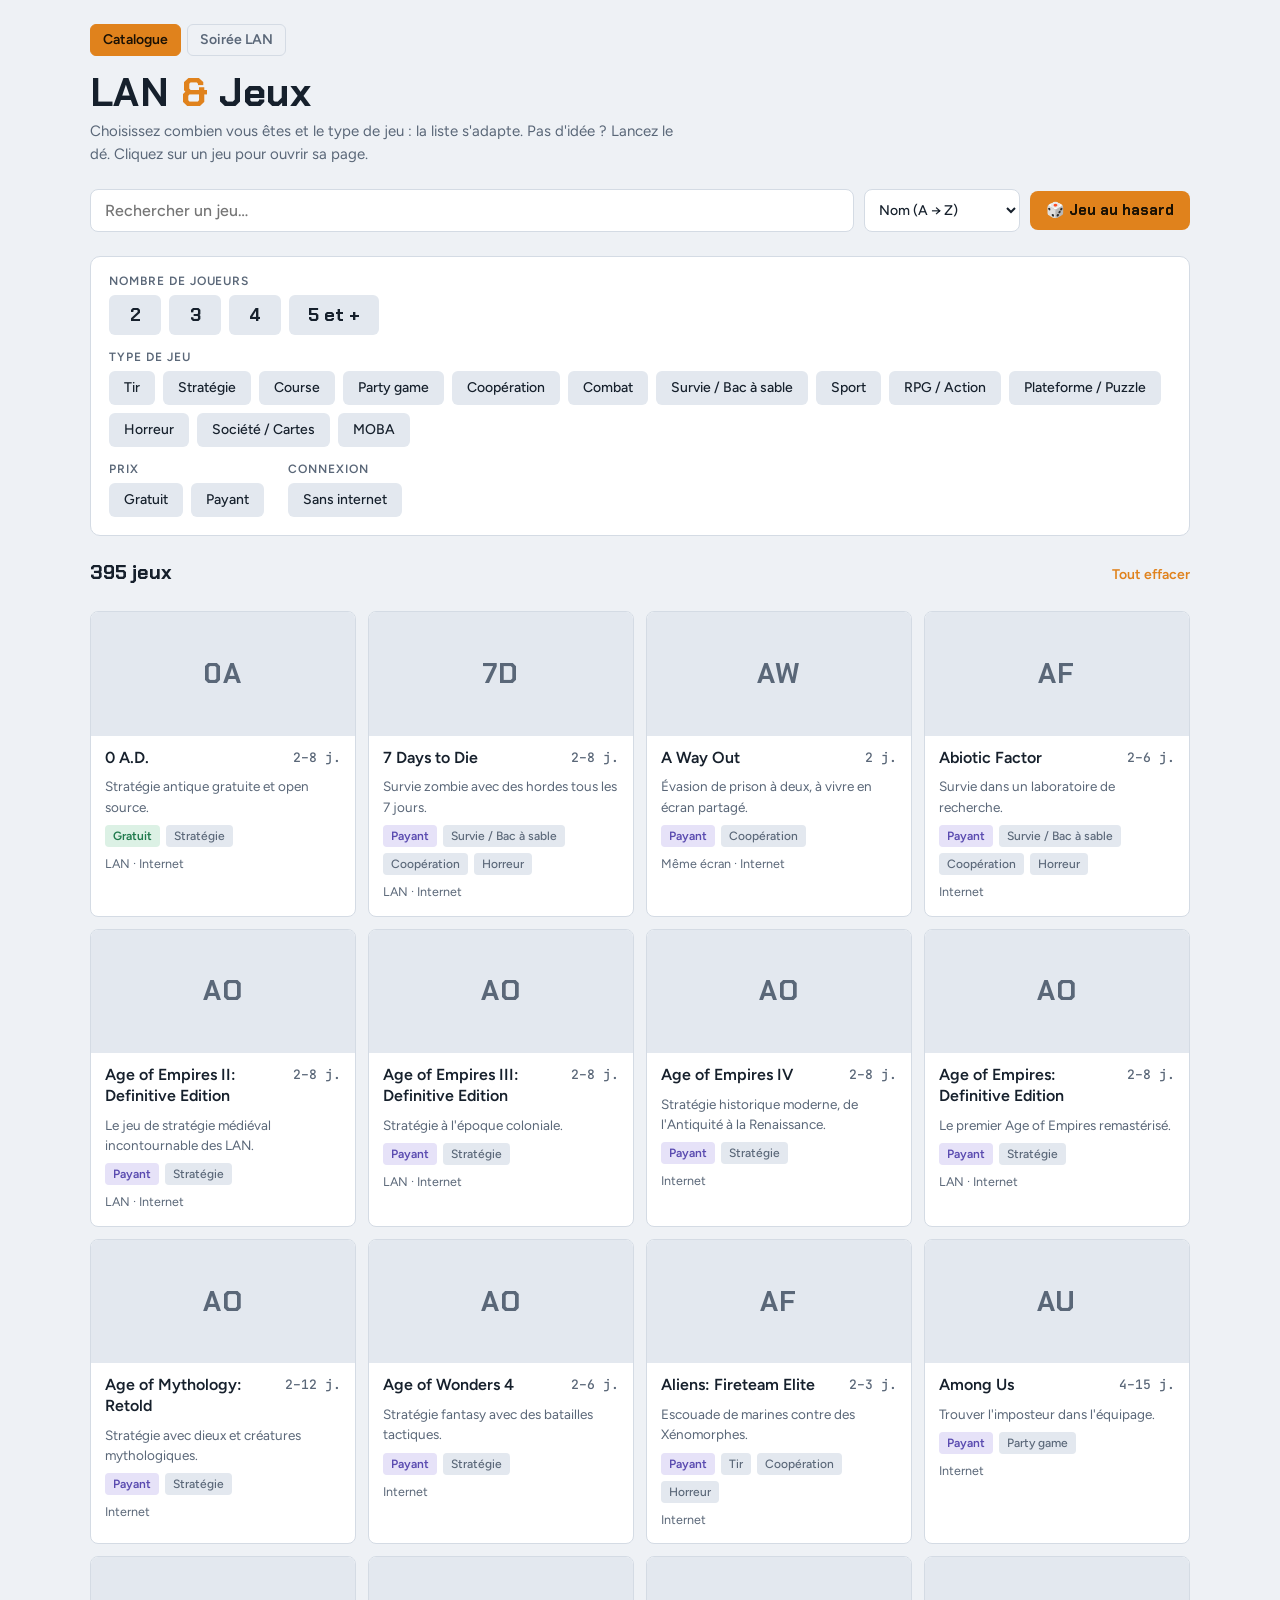
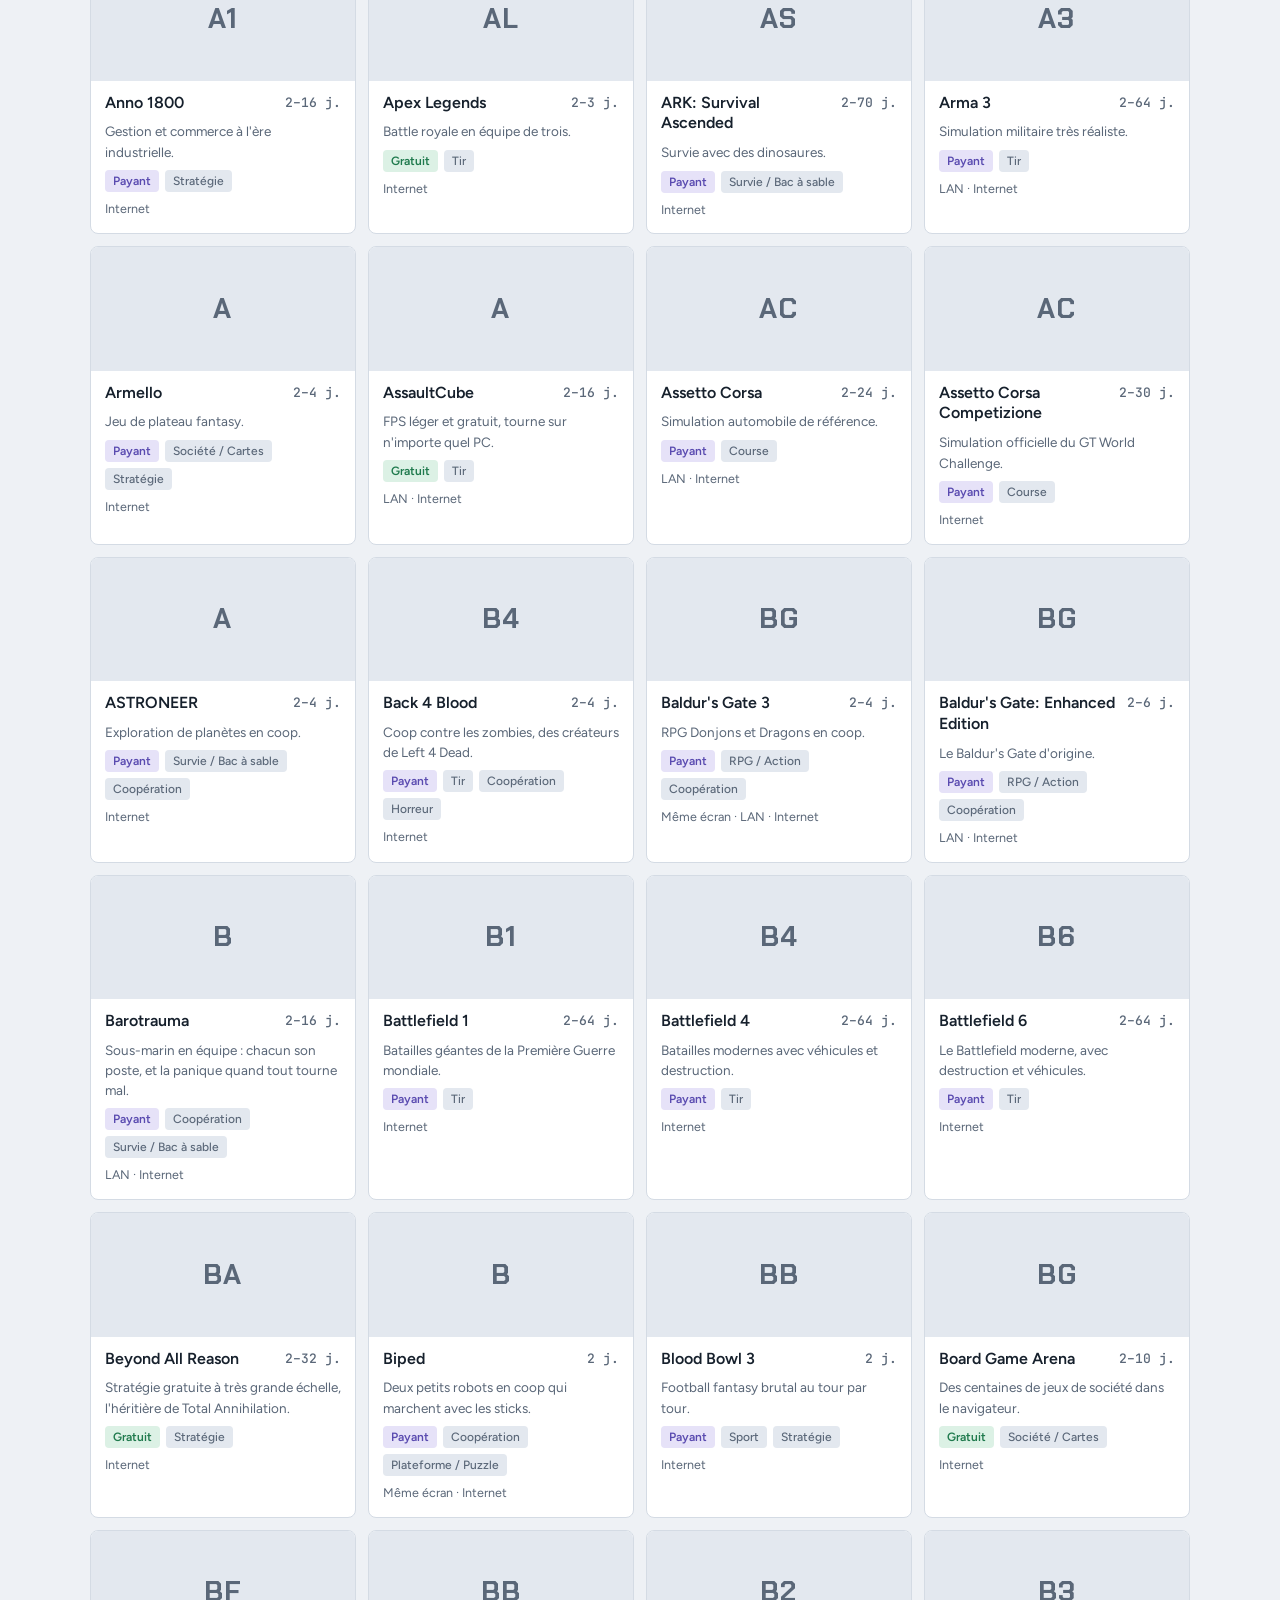
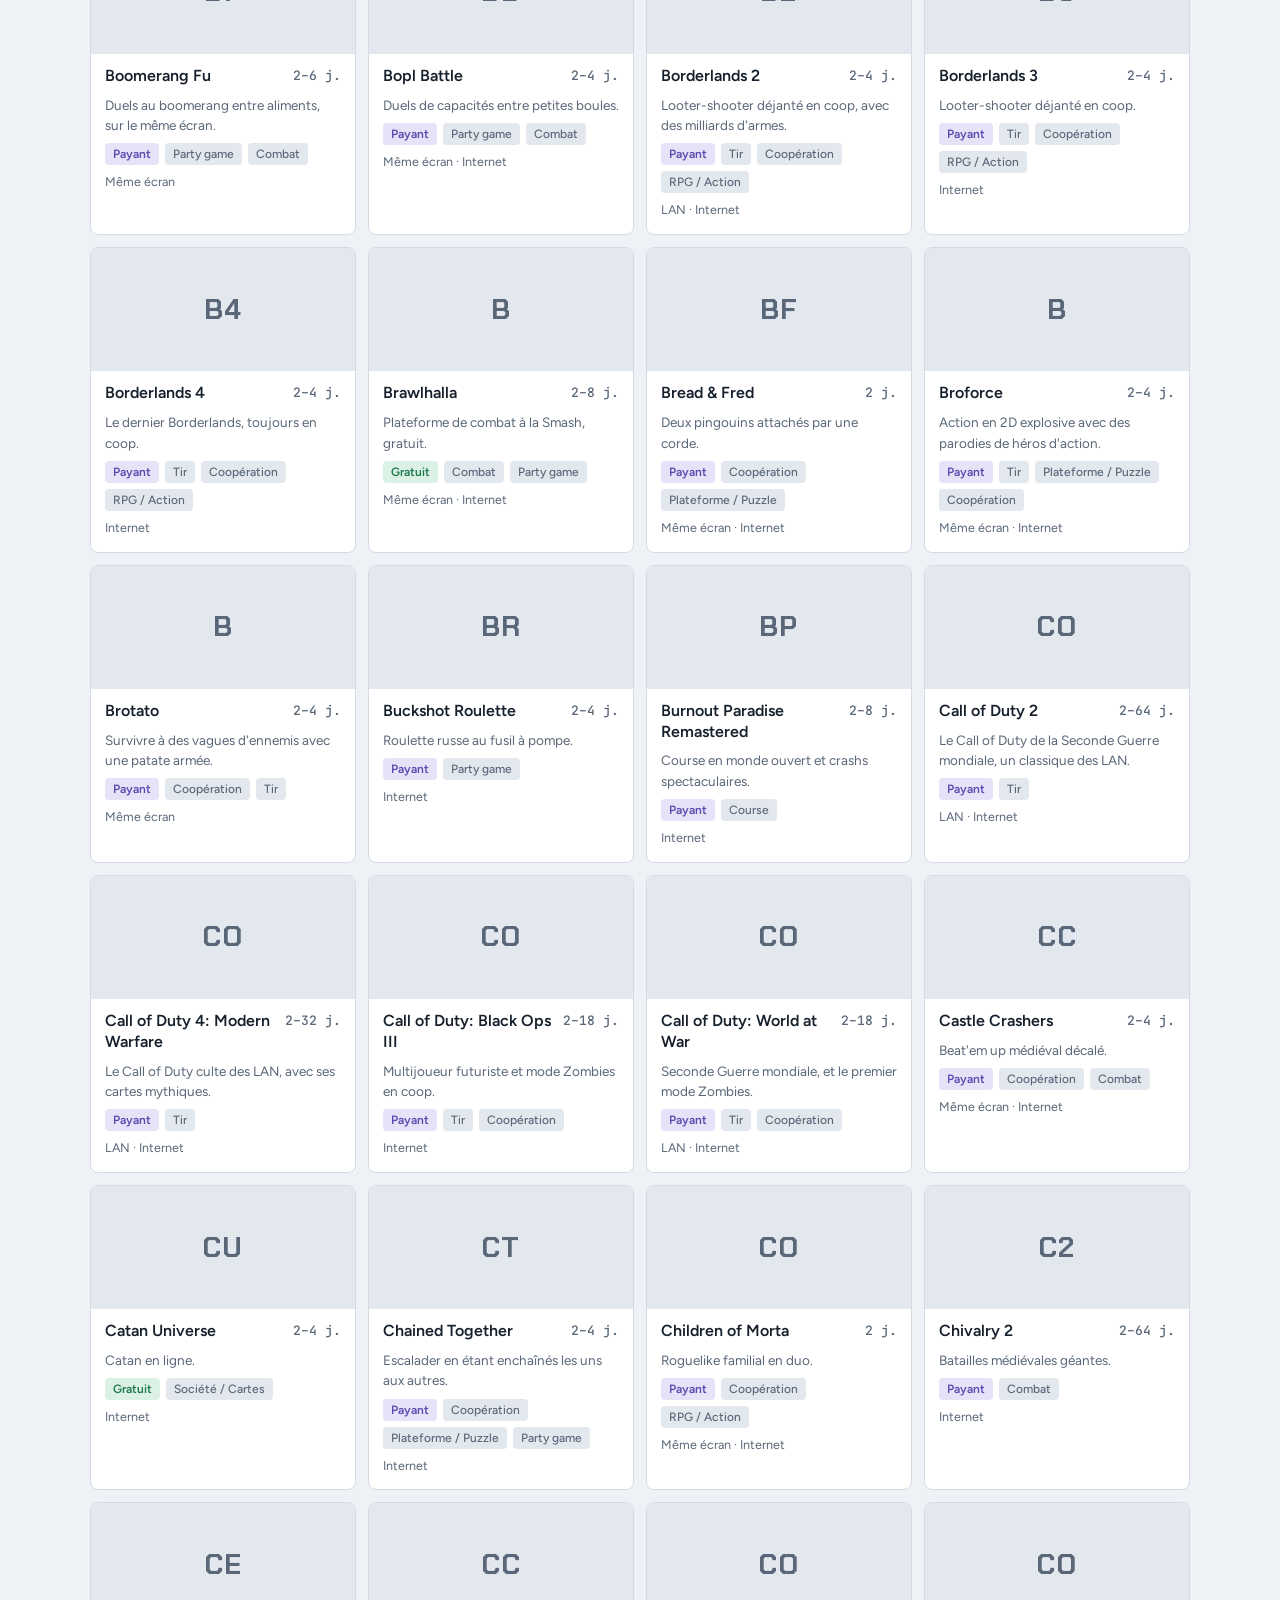
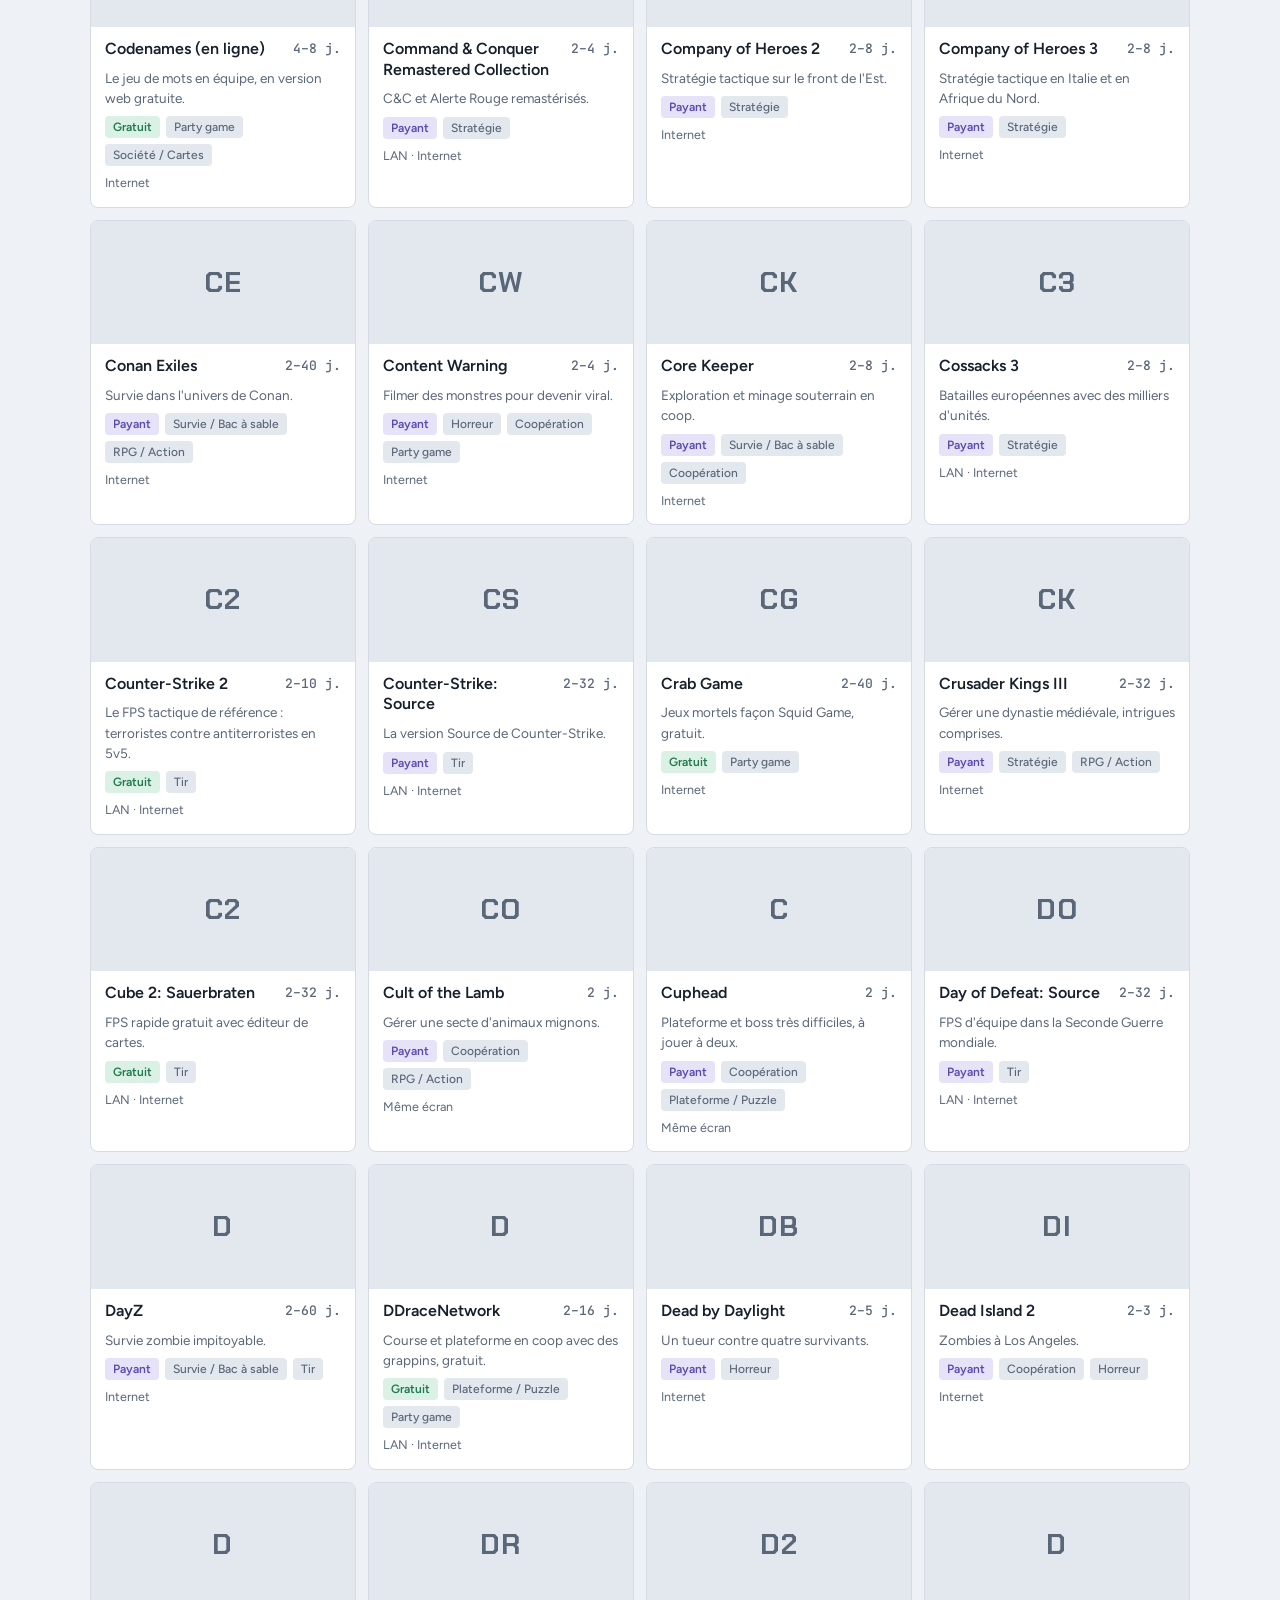
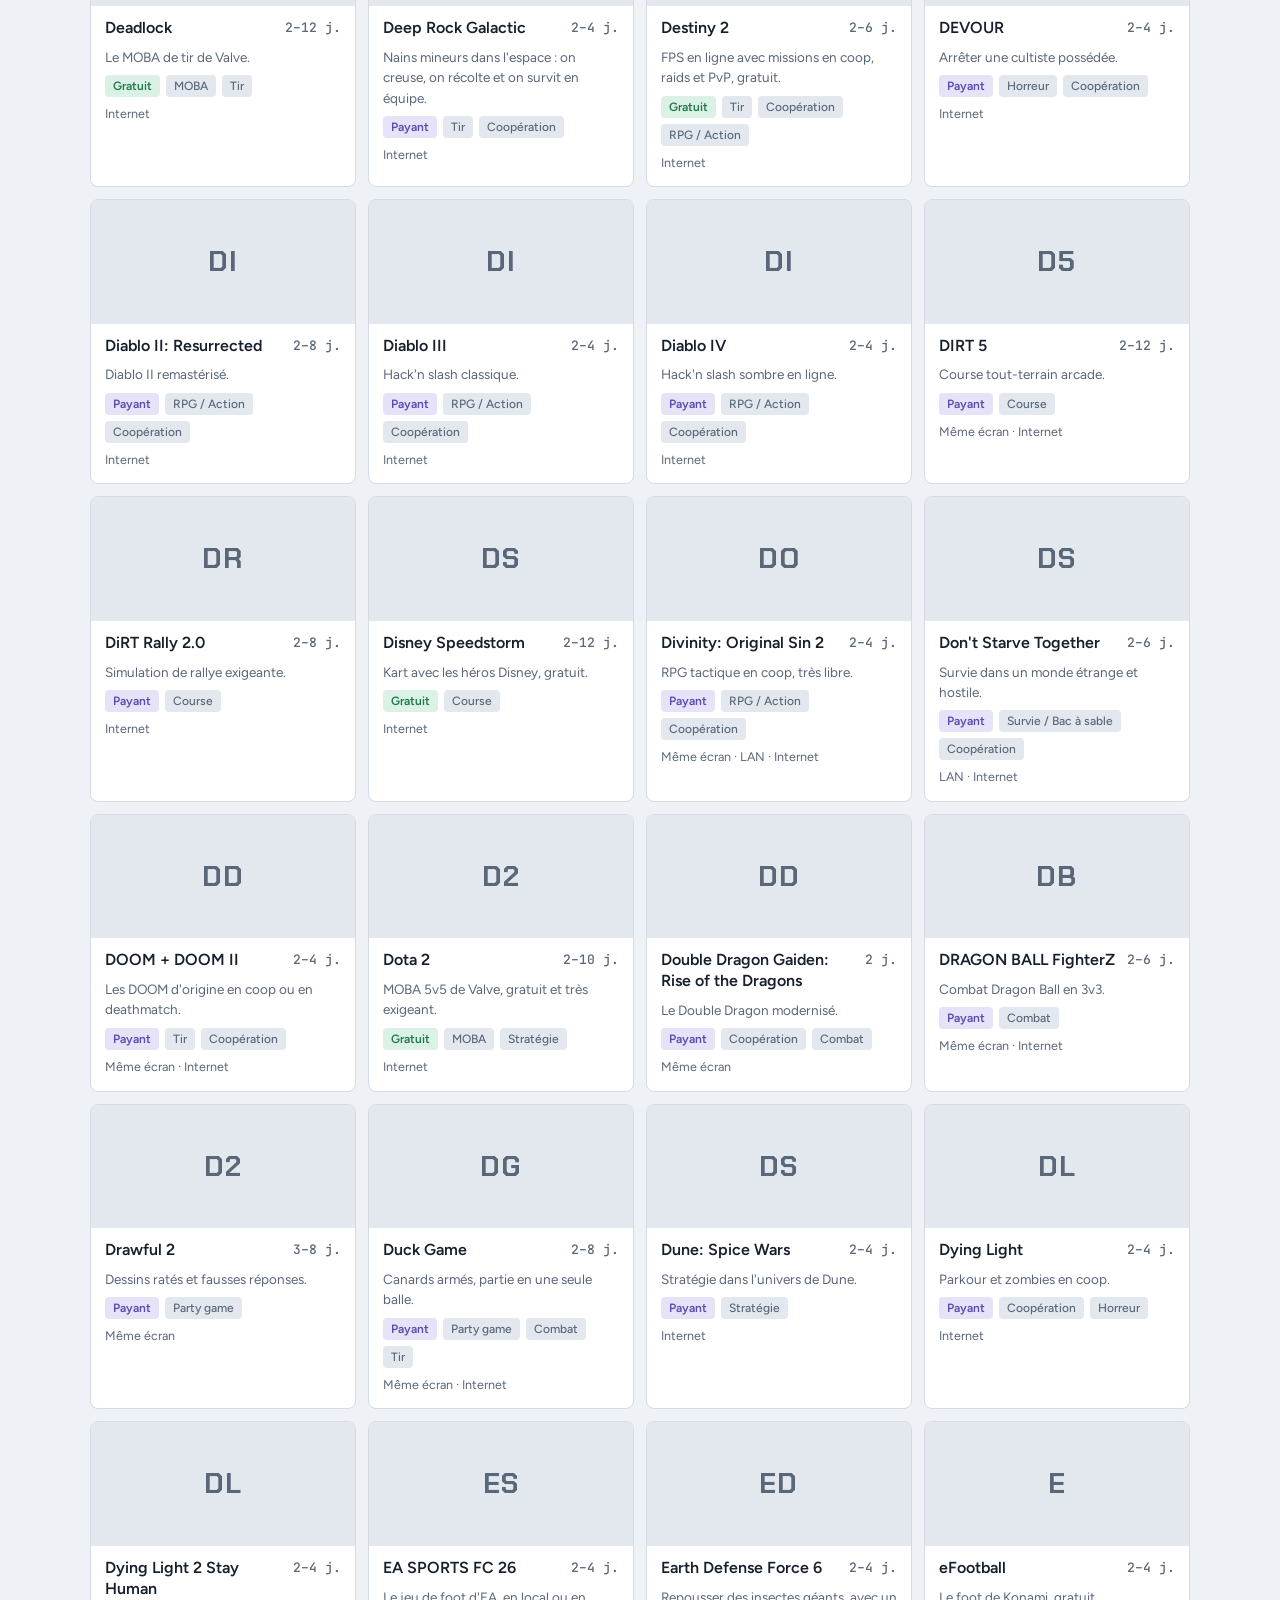
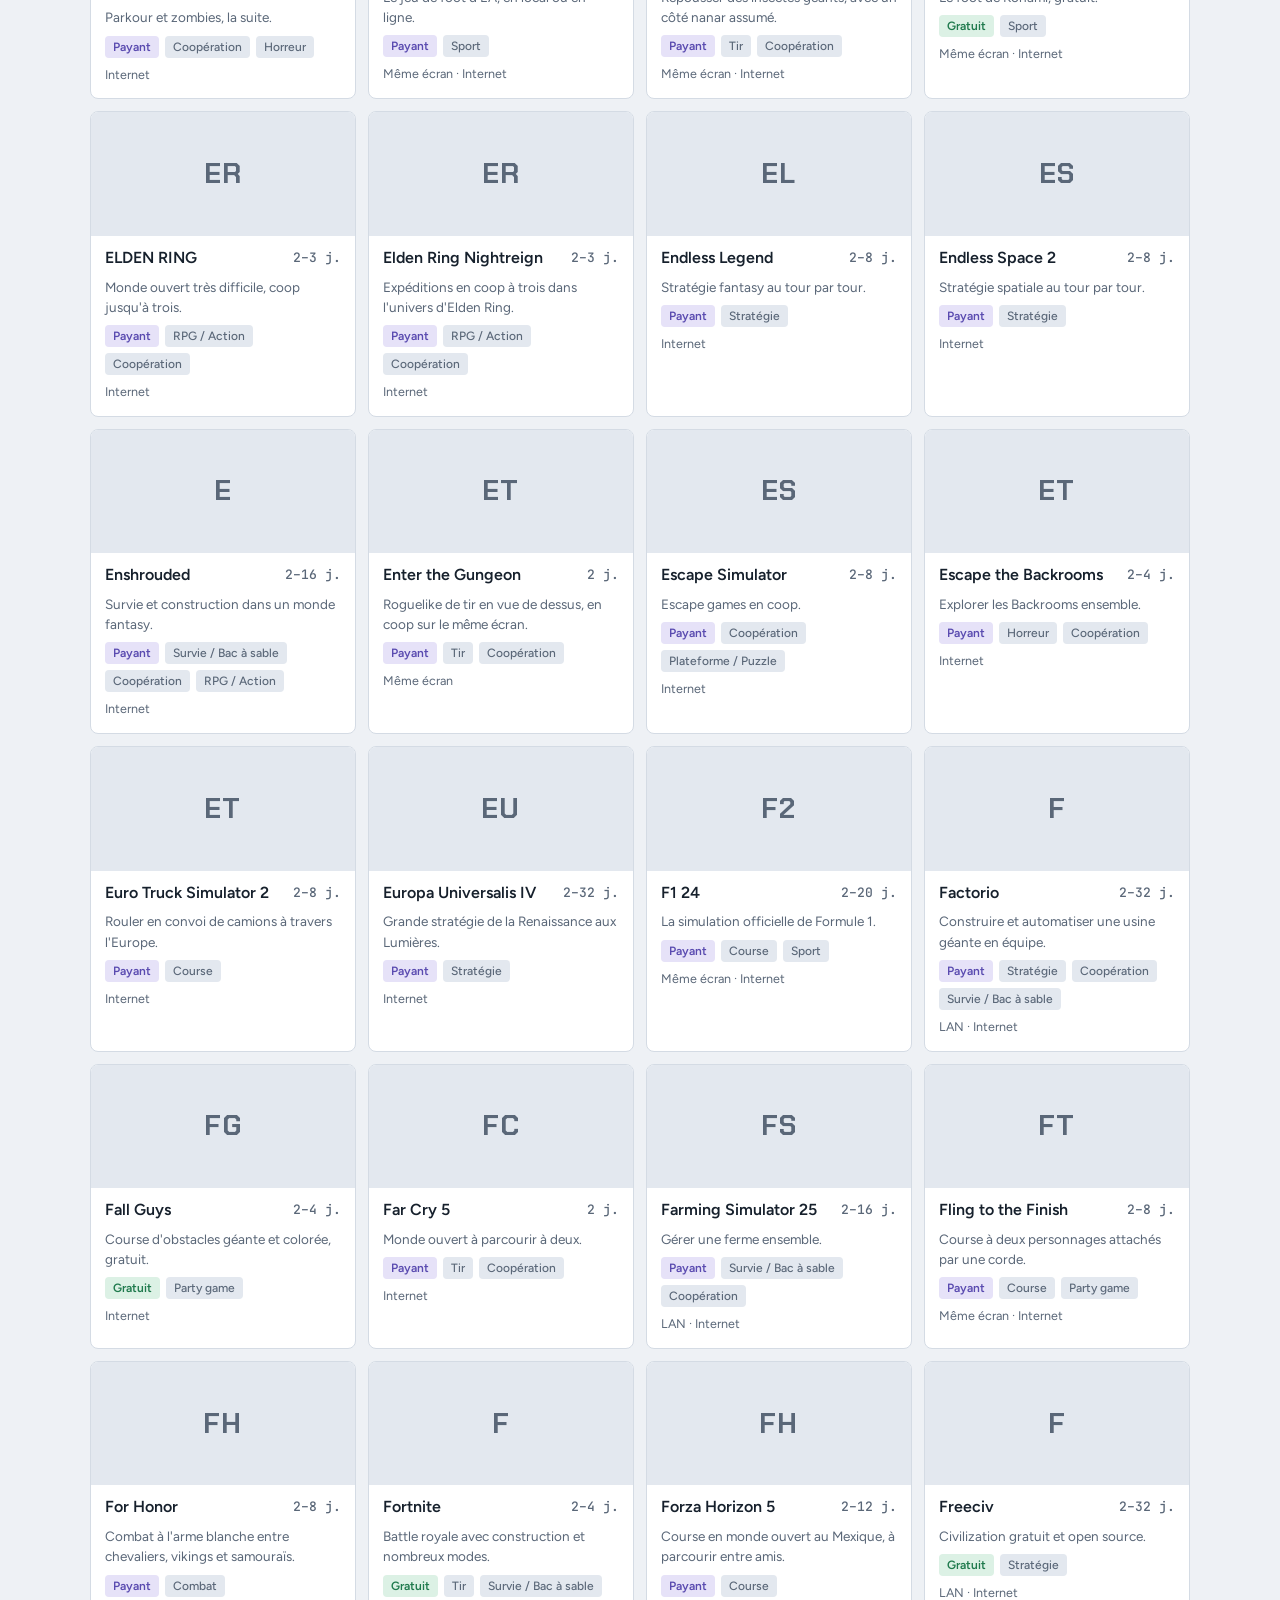
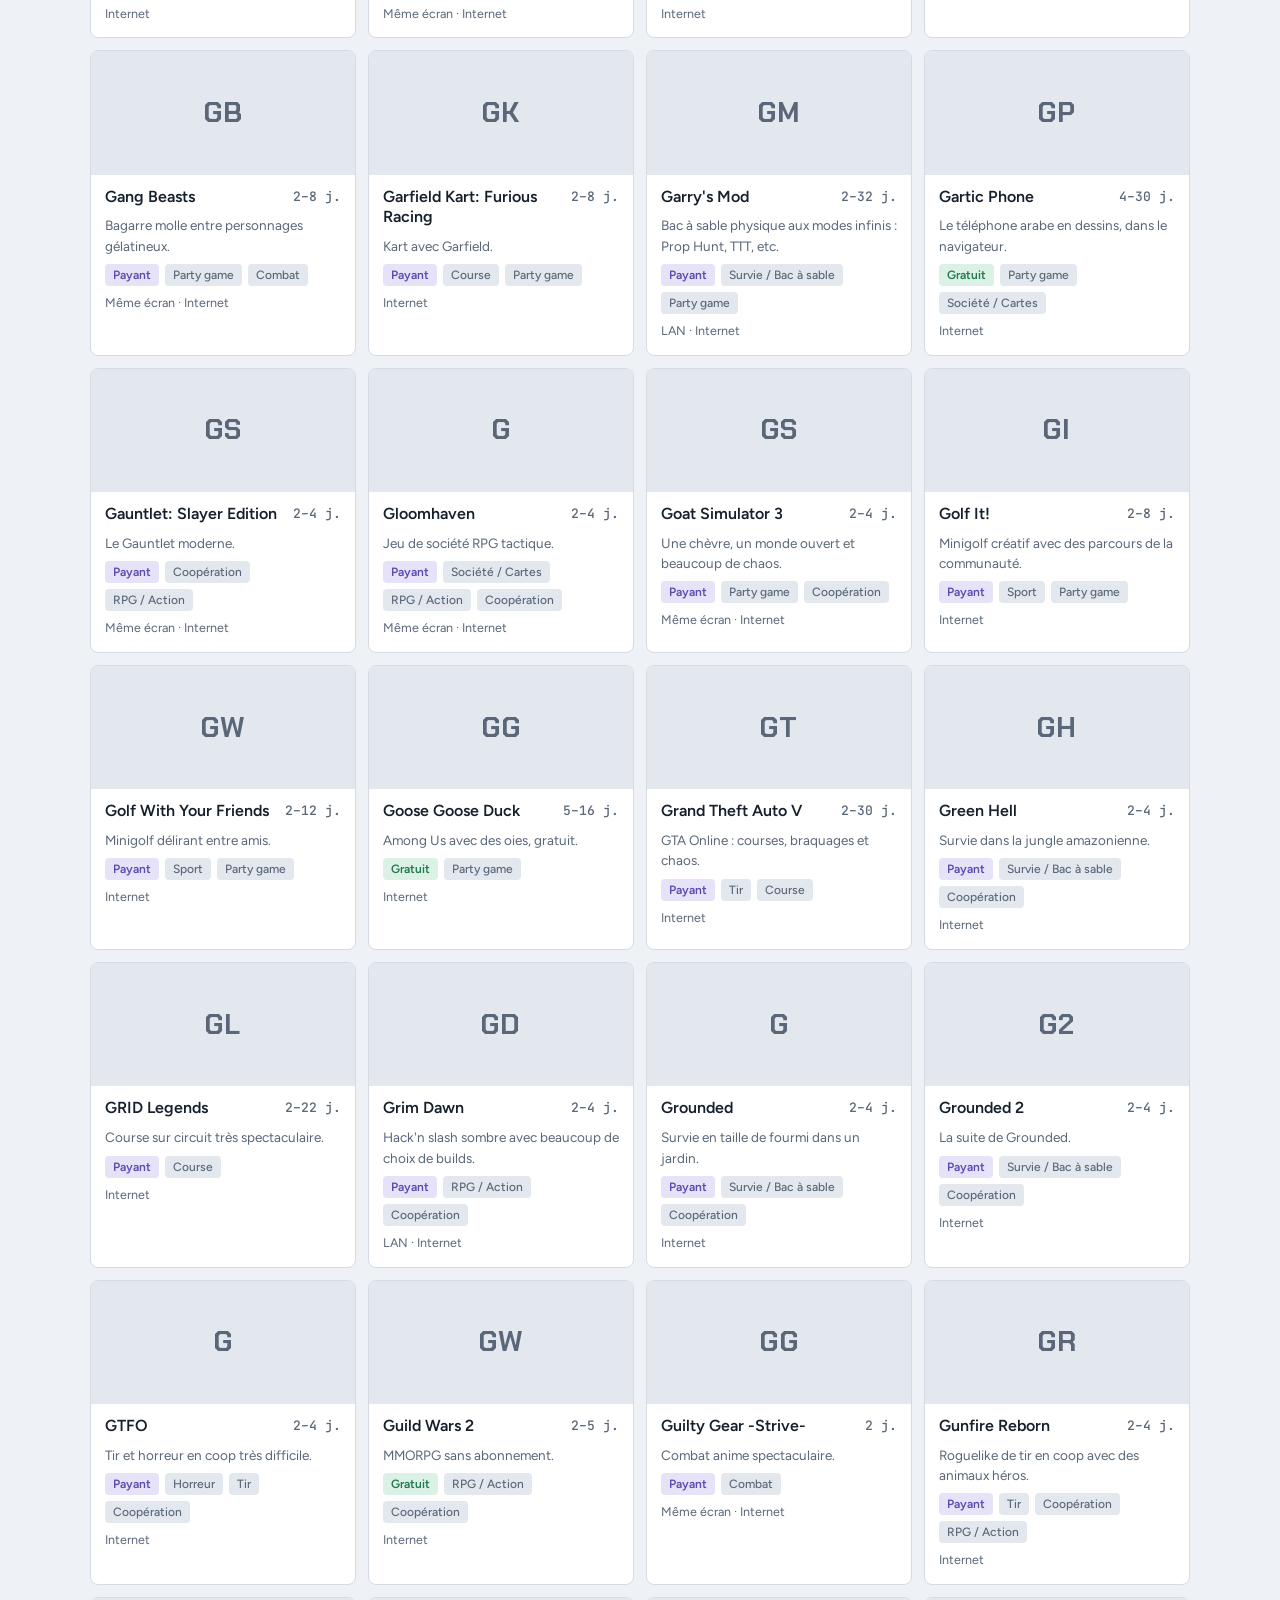
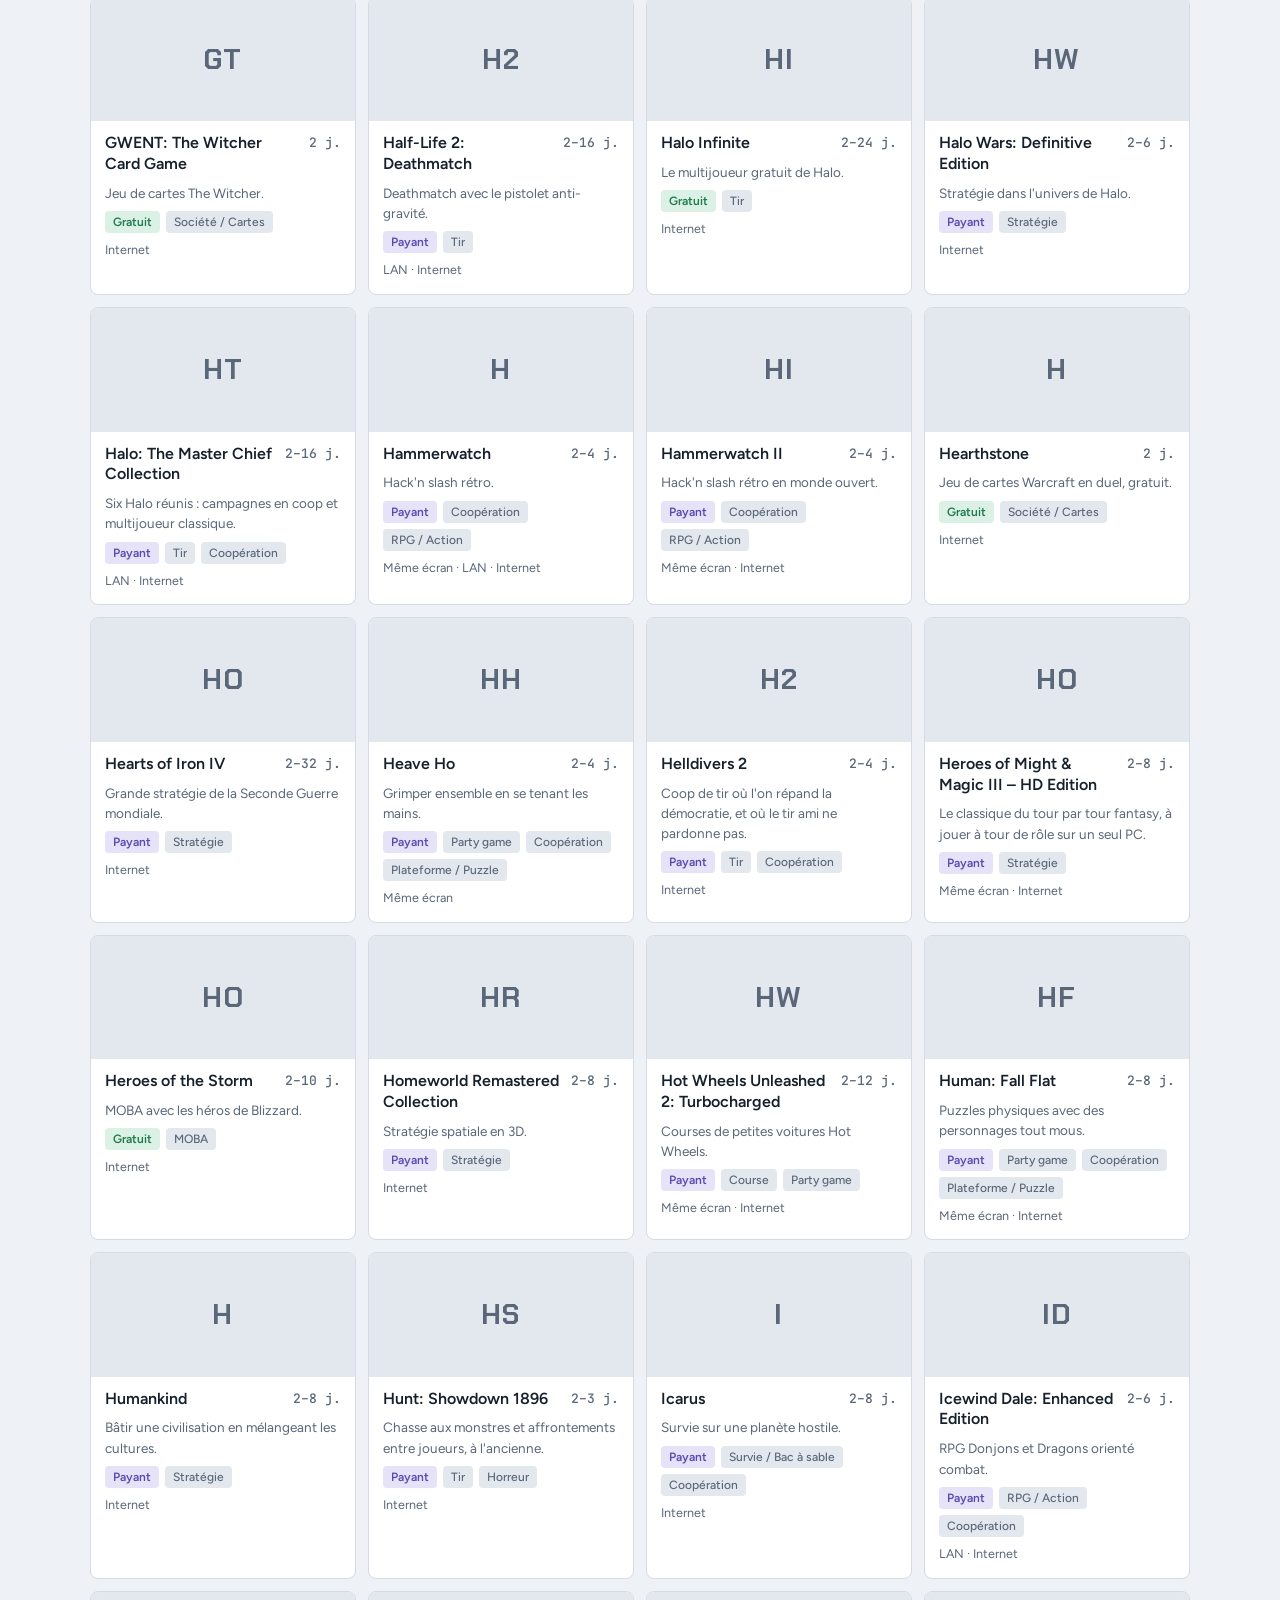
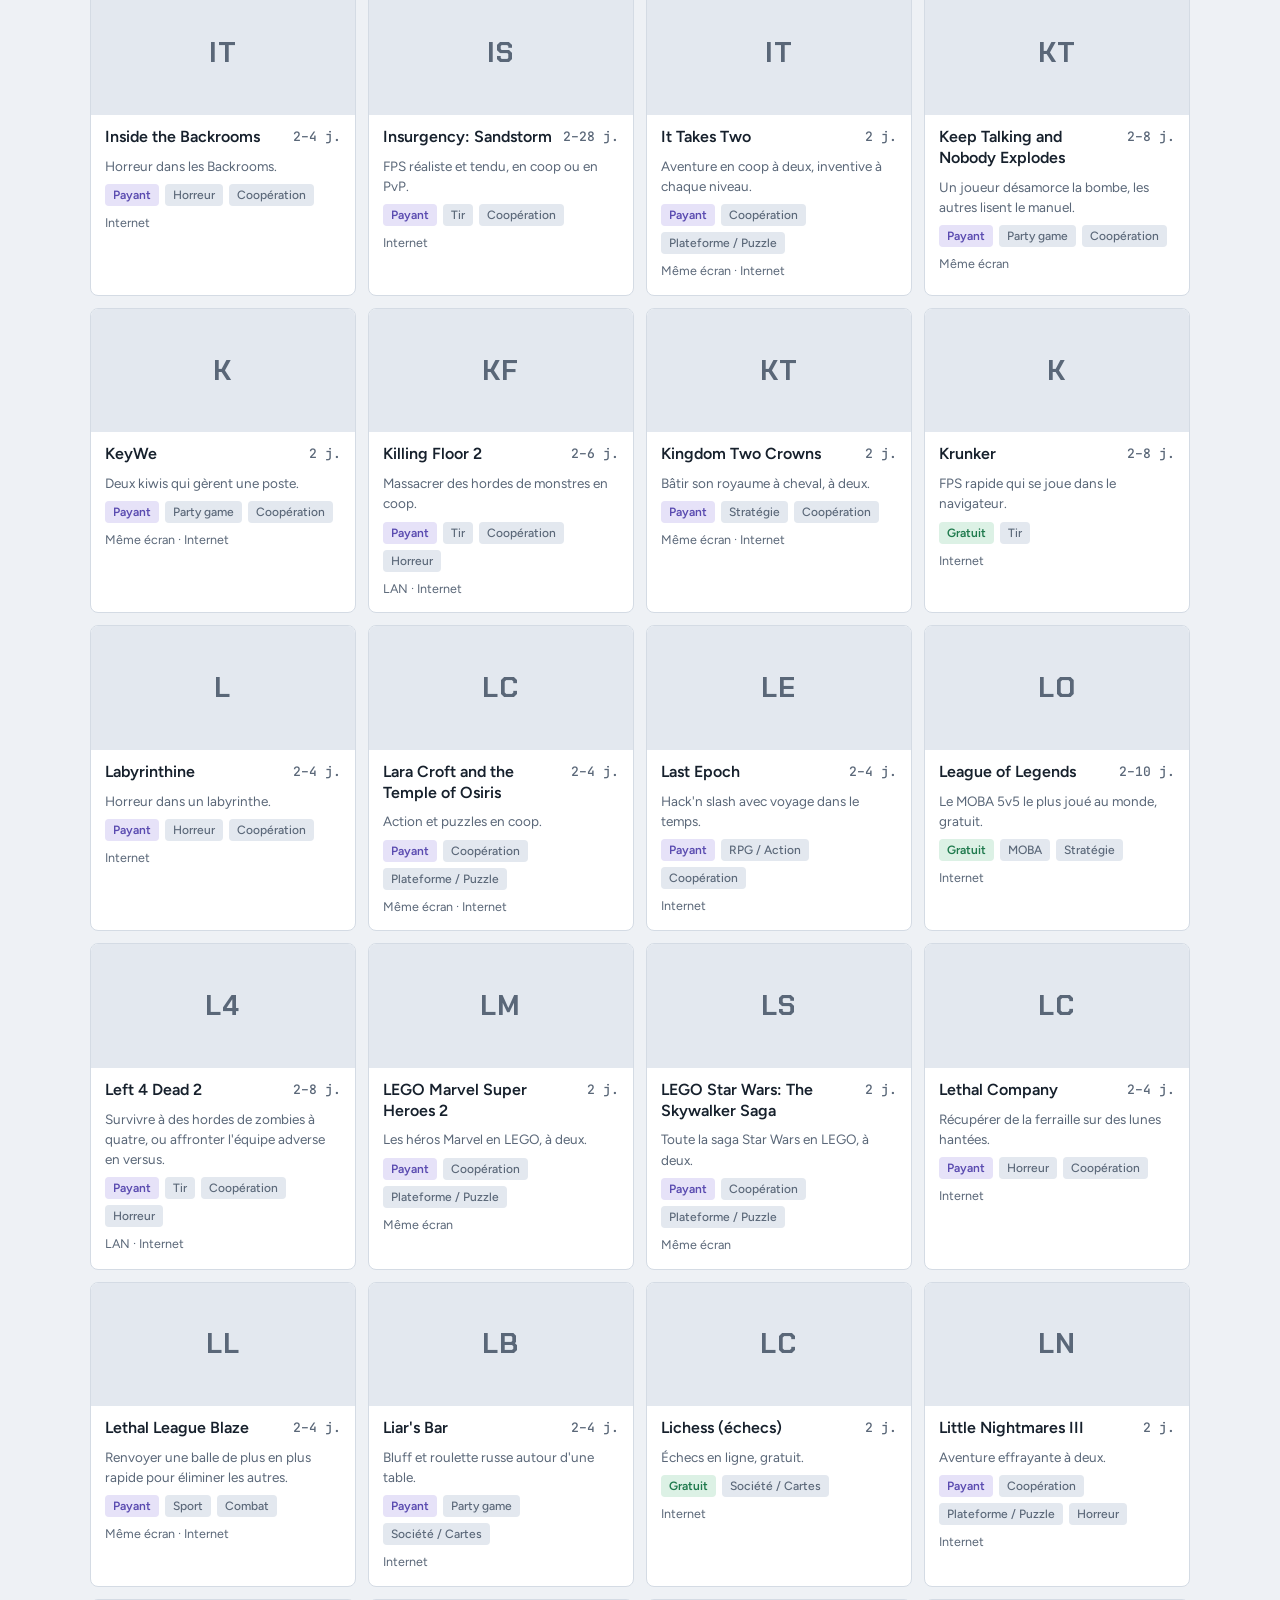
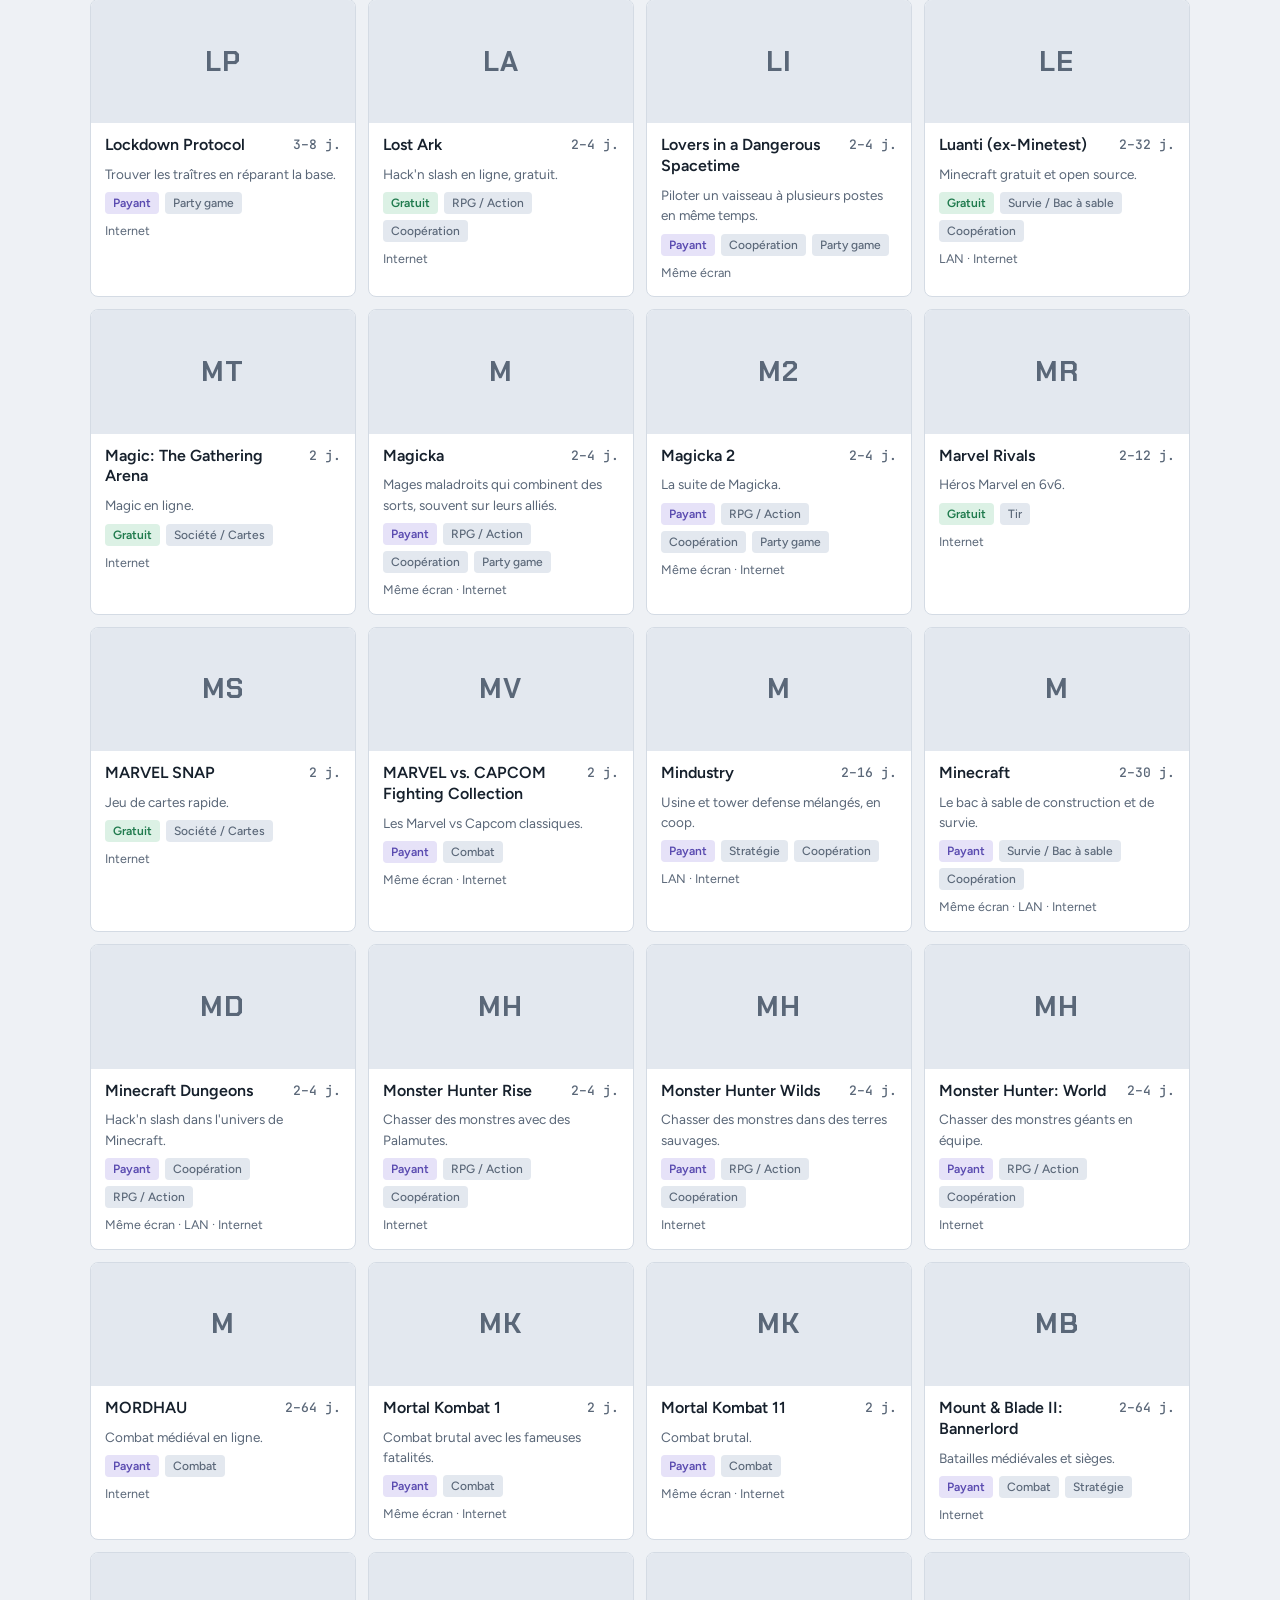
==== index.html @ 4b544c80 "Mode Soirée LAN : jeux jouables par tout le groupe, envies et lien partagé Co-Authored-By: Claude Op" ====
<!doctype html>
<title>LAN &amp; Jeux</title>
<meta charset="utf-8">
<meta name="viewport" content="width=device-width, initial-scale=1, viewport-fit=cover">
<meta name="claude:viewport-fit-sides" content="cover">
<link rel="preconnect" href="https://fonts.googleapis.com">
<link rel="preconnect" href="https://fonts.gstatic.com" crossorigin>
<link rel="stylesheet" href="https://fonts.googleapis.com/css2?family=Chakra+Petch:wght@500;700&family=Figtree:wght@400;500;600&family=JetBrains+Mono:wght@500&display=swap">
<link rel="stylesheet" href="style.css">

<div class="wrap">
  <header>
    <nav class="nav"><a href="./" aria-current="page">Catalogue</a><a href="soiree.html">Soirée LAN</a></nav>
    <h1>LAN <span>&amp;</span> Jeux</h1>
    <p>Choisissez combien vous êtes et le type de jeu : la liste s'adapte. Pas d'idée ? Lancez le dé. Cliquez sur un jeu pour ouvrir sa page.</p>
  </header>

  <div class="toolbar">
    <input class="search" id="search" type="search" placeholder="Rechercher un jeu…" aria-label="Rechercher un jeu par son nom" autocomplete="off">
    <select class="sort" id="sort" aria-label="Trier">
      <option value="name">Nom (A → Z)</option>
      <option value="max">Le plus de joueurs</option>
      <option value="free">Gratuits d'abord</option>
    </select>
    <button class="dice" id="dice" type="button">🎲 Jeu au hasard</button>
  </div>

  <section class="pick" id="pick" hidden aria-live="polite">
    <div class="pick-head">
      <strong>Ce soir, on joue à…</strong>
      <div class="pick-actions">
        <button class="ghost" id="reroll" type="button">Relancer</button>
        <button class="ghost" id="close-pick" type="button">Fermer</button>
      </div>
    </div>
    <div id="pick-card"></div>
  </section>

  <section class="filters" aria-label="Filtres">
    <div class="group">
      <div class="label" id="lbl-players">Nombre de joueurs</div>
      <div class="chips" id="players" role="group" aria-labelledby="lbl-players"></div>
    </div>
    <div class="group">
      <div class="label" id="lbl-types">Type de jeu</div>
      <div class="chips" id="types" role="group" aria-labelledby="lbl-types"></div>
    </div>
    <div class="row">
      <div class="group">
        <div class="label" id="lbl-price">Prix</div>
        <div class="chips" id="price" role="group" aria-labelledby="lbl-price"></div>
      </div>
      <div class="group">
        <div class="label" id="lbl-net">Connexion</div>
        <div class="chips" id="net" role="group" aria-labelledby="lbl-net"></div>
      </div>
    </div>
  </section>

  <div class="summary">
    <div class="count" id="count" aria-live="polite"></div>
    <button class="reset" id="reset" type="button">Tout effacer</button>
  </div>
  <div class="grid" id="grid"></div>

  <footer>Images et pages des jeux : Steam. Les nombres de joueurs indiqués sont ceux du multijoueur. Un jeu marqué « Internet » demande une connexion, même en LAN.</footer>
</div>

<script src="games.js"></script>
<script>
const TYPES = {
  tir: "Tir", strategie: "Stratégie", course: "Course", party: "Party game", coop: "Coopération",
  combat: "Combat", survie: "Survie / Bac à sable", sport: "Sport", rpg: "RPG / Action",
  plateforme: "Plateforme / Puzzle", horreur: "Horreur", societe: "Société / Cartes", moba: "MOBA"
};
const MODES = { l: "LAN", e: "Même écran", o: "Internet" };
const PLAYERS = [["2", 2], ["3", 3], ["4", 4], ["5 et +", 5]];

const norm = t => t.normalize("NFD").replace(/[\u0300-\u036f]/g, "").toLowerCase();
const games = (window.GAMES || []).map(([name, min, max, types, free, modes, link, desc]) => ({
  name, min, max, desc: desc || "", types: types.split(" "), free: !!free, modes: modes.split(""),
  appid: typeof link === "number" ? link : null, key: norm(name),
  url: typeof link === "number" ? "https://store.steampowered.com/app/" + link + "/"
    : link || "https://store.steampowered.com/search/?term=" + encodeURIComponent(name)
}));

const state = { players: null, types: new Set(), price: null, offline: false, q: "", sort: "name" };
const SORTS = {
  name: (a, b) => a.name.localeCompare(b.name, "fr"),
  max: (a, b) => b.max - a.max || a.name.localeCompare(b.name, "fr"),
  free: (a, b) => (b.free - a.free) || a.name.localeCompare(b.name, "fr")
};

function chip(label, pressed, onClick, big) {
  const b = document.createElement("button");
  b.type = "button"; b.className = "chip" + (big ? " big" : "");
  b.textContent = label; b.setAttribute("aria-pressed", pressed);
  b.addEventListener("click", onClick);
  return b;
}

function renderFilters() {
  const p = document.getElementById("players"); p.replaceChildren();
  PLAYERS.forEach(([label, n]) => p.append(chip(label, state.players === n, () => {
    state.players = state.players === n ? null : n; update();
  }, true)));

  const t = document.getElementById("types"); t.replaceChildren();
  Object.entries(TYPES).forEach(([key, label]) => t.append(chip(label, state.types.has(key), () => {
    state.types.has(key) ? state.types.delete(key) : state.types.add(key); update();
  })));

  const pr = document.getElementById("price"); pr.replaceChildren();
  [["Gratuit", "free"], ["Payant", "paid"]].forEach(([label, v]) => pr.append(chip(label, state.price === v, () => {
    state.price = state.price === v ? null : v; update();
  })));

  const nt = document.getElementById("net"); nt.replaceChildren();
  nt.append(chip("Sans internet", state.offline, () => { state.offline = !state.offline; update(); }));
}

function matches(g) {
  if (state.players !== null) {
    const n = state.players;
    if (n === 5 ? g.max < 5 : (n < g.min || n > g.max)) return false;
  }
  if (state.types.size && !g.types.some(t => state.types.has(t))) return false;
  if (state.price === "free" && !g.free) return false;
  if (state.price === "paid" && g.free) return false;
  if (state.offline && !g.modes.some(m => m === "l" || m === "e")) return false;
  if (state.q && !g.key.includes(state.q)) return false;
  return true;
}

function cover(g) {
  const box = document.createElement("div"); box.className = "cover";
  const initials = document.createElement("span"); initials.className = "initials";
  initials.textContent = g.name.replace(/[^A-Za-z0-9 ]/g, "").split(" ").filter(Boolean).slice(0, 2).map(w => w[0]).join("").toUpperCase();
  box.append(initials);
  if (g.appid) {
    const img = document.createElement("img");
    img.alt = ""; img.loading = "lazy"; img.decoding = "async";
    const urls = [
      "https://shared.akamai.steamstatic.com/store_item_assets/steam/apps/" + g.appid + "/header.jpg",
      "https://cdn.cloudflare.steamstatic.com/steam/apps/" + g.appid + "/header.jpg"
    ];
    let i = 0;
    img.onerror = () => { i++; if (i < urls.length) img.src = urls[i]; else img.remove(); };
    img.onload = () => initials.remove();
    img.src = urls[0];
    box.append(img);
  }
  return box;
}

function card(g) {
  const a = document.createElement("a");
  a.className = "game"; a.href = g.url; a.target = "_blank"; a.rel = "noopener";
  const range = g.min === g.max ? g.min + " j." : g.min + "–" + g.max + " j.";
  const body = document.createElement("div"); body.className = "body";
  body.innerHTML = `<div class="top"><h2></h2><span class="players">${range}</span></div>
    <p class="desc"></p>
    <div class="tags"><span class="tag price ${g.free ? "free" : "paid"}">${g.free ? "Gratuit" : "Payant"}</span>
    ${g.types.map(t => `<span class="tag">${TYPES[t]}</span>`).join("")}</div>
    <div class="modes">${g.modes.map(m => MODES[m]).join(" · ")}</div>`;
  body.querySelector("h2").textContent = g.name;
  const d = body.querySelector(".desc");
  if (g.desc) d.textContent = g.desc; else d.remove();
  a.append(cover(g), body);
  return a;
}

let current = [];
function renderGrid() {
  current = games.filter(matches).sort(SORTS[state.sort]);
  const grid = document.getElementById("grid"); grid.replaceChildren();
  document.getElementById("count").textContent =
    current.length + (current.length > 1 ? " jeux" : " jeu");
  document.getElementById("dice").disabled = !current.length;
  if (!current.length) {
    const e = document.createElement("p"); e.className = "empty";
    e.textContent = "Aucun jeu ne correspond. Retirez un filtre pour élargir la recherche.";
    grid.append(e); return;
  }
  const frag = document.createDocumentFragment();
  for (const g of current) frag.append(card(g));
  grid.append(frag);
}

function roll() {
  if (!current.length) return;
  const g = current[Math.floor(Math.random() * current.length)];
  const box = document.getElementById("pick");
  document.getElementById("pick-card").replaceChildren(card(g));
  box.hidden = false;
  box.scrollIntoView({ behavior: matchMedia("(prefers-reduced-motion: reduce)").matches ? "auto" : "smooth", block: "nearest" });
}
document.getElementById("dice").addEventListener("click", roll);
document.getElementById("reroll").addEventListener("click", roll);
document.getElementById("close-pick").addEventListener("click", () => { document.getElementById("pick").hidden = true; });
document.getElementById("search").addEventListener("input", e => { state.q = norm(e.target.value.trim()); renderGrid(); });
document.getElementById("sort").addEventListener("change", e => { state.sort = e.target.value; renderGrid(); });

function update() { renderFilters(); renderGrid(); }
document.getElementById("reset").addEventListener("click", () => {
  state.players = null; state.types.clear(); state.price = null; state.offline = false;
  state.q = ""; document.getElementById("search").value = ""; update();
});
update();
</script>
---- style.css ----
[hidden] { display: none !important; }
/* Layout : bandeau de filtres en haut, grille de fiches de jeux dessous */
:root {
  --bg: #eef1f5;
  --panel: #ffffff;
  --fg: #16202c;
  --muted: #5a6778;
  --line: #d4dbe4;
  --accent: #e0821c;
  --accent-fg: #1a1104;
  --chip: #e3e8ef;
  --free: #1f7a4d;
  --free-bg: #dcf1e5;
  --paid: #5a4bb0;
  --paid-bg: #e6e2f8;
  --display: "Chakra Petch", "Segoe UI", system-ui, sans-serif;
  --body: "Figtree", system-ui, -apple-system, sans-serif;
  --mono: "JetBrains Mono", ui-monospace, Consolas, monospace;
  color-scheme: light;
}
@media (prefers-color-scheme: dark) {
  :root:not([data-theme="light"]) {
    --bg: #0f141b; --panel: #171e28; --fg: #e6ebf2; --muted: #93a0b2; --line: #2a3443;
    --accent: #f29a38; --accent-fg: #1a1104; --chip: #222b38;
    --free: #6fd39e; --free-bg: #173326; --paid: #b3a8ff; --paid-bg: #272246;
    color-scheme: dark;
  }
}
:root[data-theme="dark"] {
  --bg: #0f141b; --panel: #171e28; --fg: #e6ebf2; --muted: #93a0b2; --line: #2a3443;
  --accent: #f29a38; --accent-fg: #1a1104; --chip: #222b38;
  --free: #6fd39e; --free-bg: #173326; --paid: #b3a8ff; --paid-bg: #272246;
  color-scheme: dark;
}
* { box-sizing: border-box; }
html, body { margin: 0; }
body {
  background: var(--bg); color: var(--fg);
  font: 15px/1.5 var(--body);
  padding-left: max(16px, env(safe-area-inset-left, 0px));
  padding-right: max(16px, env(safe-area-inset-right, 0px));
  padding-block: 24px 48px;
}
.wrap { max-width: 1100px; margin: 0 auto; display: grid; gap: 24px; }
header h1 {
  font: 700 clamp(28px, 5vw, 40px)/1.1 var(--display);
  margin: 0; letter-spacing: .01em; text-wrap: balance;
}
header h1 span { color: var(--accent); }
header p { margin: 6px 0 0; color: var(--muted); max-width: 60ch; }

.filters {
  background: var(--panel); border: 1px solid var(--line); border-radius: 10px;
  padding: 18px; display: grid; gap: 16px;
}
.group { display: grid; gap: 8px; }
.label {
  font: 600 12px/1 var(--body); text-transform: uppercase; letter-spacing: .08em; color: var(--muted);
}
.chips { display: flex; flex-wrap: wrap; gap: 8px; }
.chip {
  font: 500 14px/1 var(--body); color: var(--fg);
  background: var(--chip); border: 1px solid transparent; border-radius: 6px;
  padding: 9px 14px; cursor: pointer;
}
.chip.big { font: 700 18px/1 var(--display); padding: 10px 18px; min-width: 52px; }
.chip:hover { border-color: var(--line); }
.chip[aria-pressed="true"] { background: var(--accent); color: var(--accent-fg); }
.chip:focus-visible { outline: 2px solid var(--accent); outline-offset: 2px; }
.row { display: flex; flex-wrap: wrap; gap: 24px; }
.row > .group { min-width: 0; }

.summary { display: flex; flex-wrap: wrap; align-items: baseline; justify-content: space-between; gap: 8px; }
.count { font: 700 20px/1.2 var(--display); }
.reset { background: none; border: 0; color: var(--accent); font: 600 14px var(--body); cursor: pointer; padding: 4px 0; }
.reset:focus-visible { outline: 2px solid var(--accent); }

.grid { display: grid; grid-template-columns: repeat(auto-fill, minmax(250px, 1fr)); gap: 12px; }
.game {
  background: var(--panel); border: 1px solid var(--line); border-radius: 8px;
  padding: 14px; display: grid; gap: 10px; align-content: start; min-width: 0;
  color: inherit; text-decoration: none;
}
.game:hover { border-color: var(--accent); }
.game:focus-visible { outline: 2px solid var(--accent); outline-offset: 2px; }
.game h2 { font: 600 16px/1.3 var(--body); margin: 0; overflow-wrap: anywhere; }
.top { display: flex; justify-content: space-between; align-items: start; gap: 10px; }
.players { font: 500 13px/1 var(--mono); font-variant-numeric: tabular-nums; color: var(--muted); white-space: nowrap; padding-top: 3px; }
.tags { display: flex; flex-wrap: wrap; gap: 6px; }
.tag { font: 500 12px/1 var(--body); padding: 5px 8px; border-radius: 4px; background: var(--chip); color: var(--muted); }
.price { font-weight: 600; }
.price.free { background: var(--free-bg); color: var(--free); }
.price.paid { background: var(--paid-bg); color: var(--paid); }
.modes { font-size: 12.5px; color: var(--muted); }
.empty { color: var(--muted); padding: 32px 0; text-align: center; }
.toolbar { display: flex; flex-wrap: wrap; gap: 10px; align-items: center; }
.search { flex: 1 1 240px; min-width: 0; font: 500 16px/1.2 var(--body); color: var(--fg); background: var(--panel); border: 1px solid var(--line); border-radius: 8px; padding: 11px 14px; }
.search:focus-visible, .sort:focus-visible, .dice:focus-visible { outline: 2px solid var(--accent); outline-offset: 1px; }
.sort { font: 500 14px var(--body); color: var(--fg); background: var(--panel); border: 1px solid var(--line); border-radius: 8px; padding: 11px 10px; }
.dice { font: 700 15px/1 var(--display); color: var(--accent-fg); background: var(--accent); border: 0; border-radius: 8px; padding: 12px 16px; cursor: pointer; }
.dice:hover { filter: brightness(1.06); }
.game { padding: 0; overflow: hidden; gap: 0; }
.dice:disabled { opacity: .5; cursor: default; }
.game .body { padding: 12px 14px 14px; display: grid; gap: 8px; }
.cover { aspect-ratio: 460 / 215; max-width: 100%; width: 100%; background: var(--chip); display: grid; place-items: center; position: relative; overflow: hidden; }
.cover img { width: 100%; height: 100%; object-fit: cover; display: block; }
.cover .initials { font: 700 28px/1 var(--display); color: var(--muted); letter-spacing: .04em; }
.desc { margin: 0; font-size: 13.5px; color: var(--muted); }
.pick { background: var(--panel); border: 2px solid var(--accent); border-radius: 10px; padding: 14px; display: grid; gap: 12px; }
.pick-head { display: flex; justify-content: space-between; align-items: center; gap: 10px; flex-wrap: wrap; }
.pick-head strong { font: 700 18px/1.2 var(--display); }
.pick-actions { display: flex; gap: 8px; }
.pick .game { max-width: 420px; }
.ghost { background: none; border: 1px solid var(--line); color: var(--fg); border-radius: 6px; padding: 8px 12px; font: 500 14px var(--body); cursor: pointer; }
.ghost:focus-visible { outline: 2px solid var(--accent); }
footer { color: var(--muted); font-size: 13px; }

/* Navigation */
.nav { display: flex; gap: 6px; margin-bottom: 14px; flex-wrap: wrap; }
.nav a { font: 600 14px/1 var(--body); color: var(--muted); text-decoration: none; padding: 8px 12px; border-radius: 6px; border: 1px solid var(--line); }
.nav a[aria-current="page"] { color: var(--accent-fg); background: var(--accent); border-color: var(--accent); }
.nav a:hover { border-color: var(--accent); }
.nav a:focus-visible { outline: 2px solid var(--accent); outline-offset: 2px; }
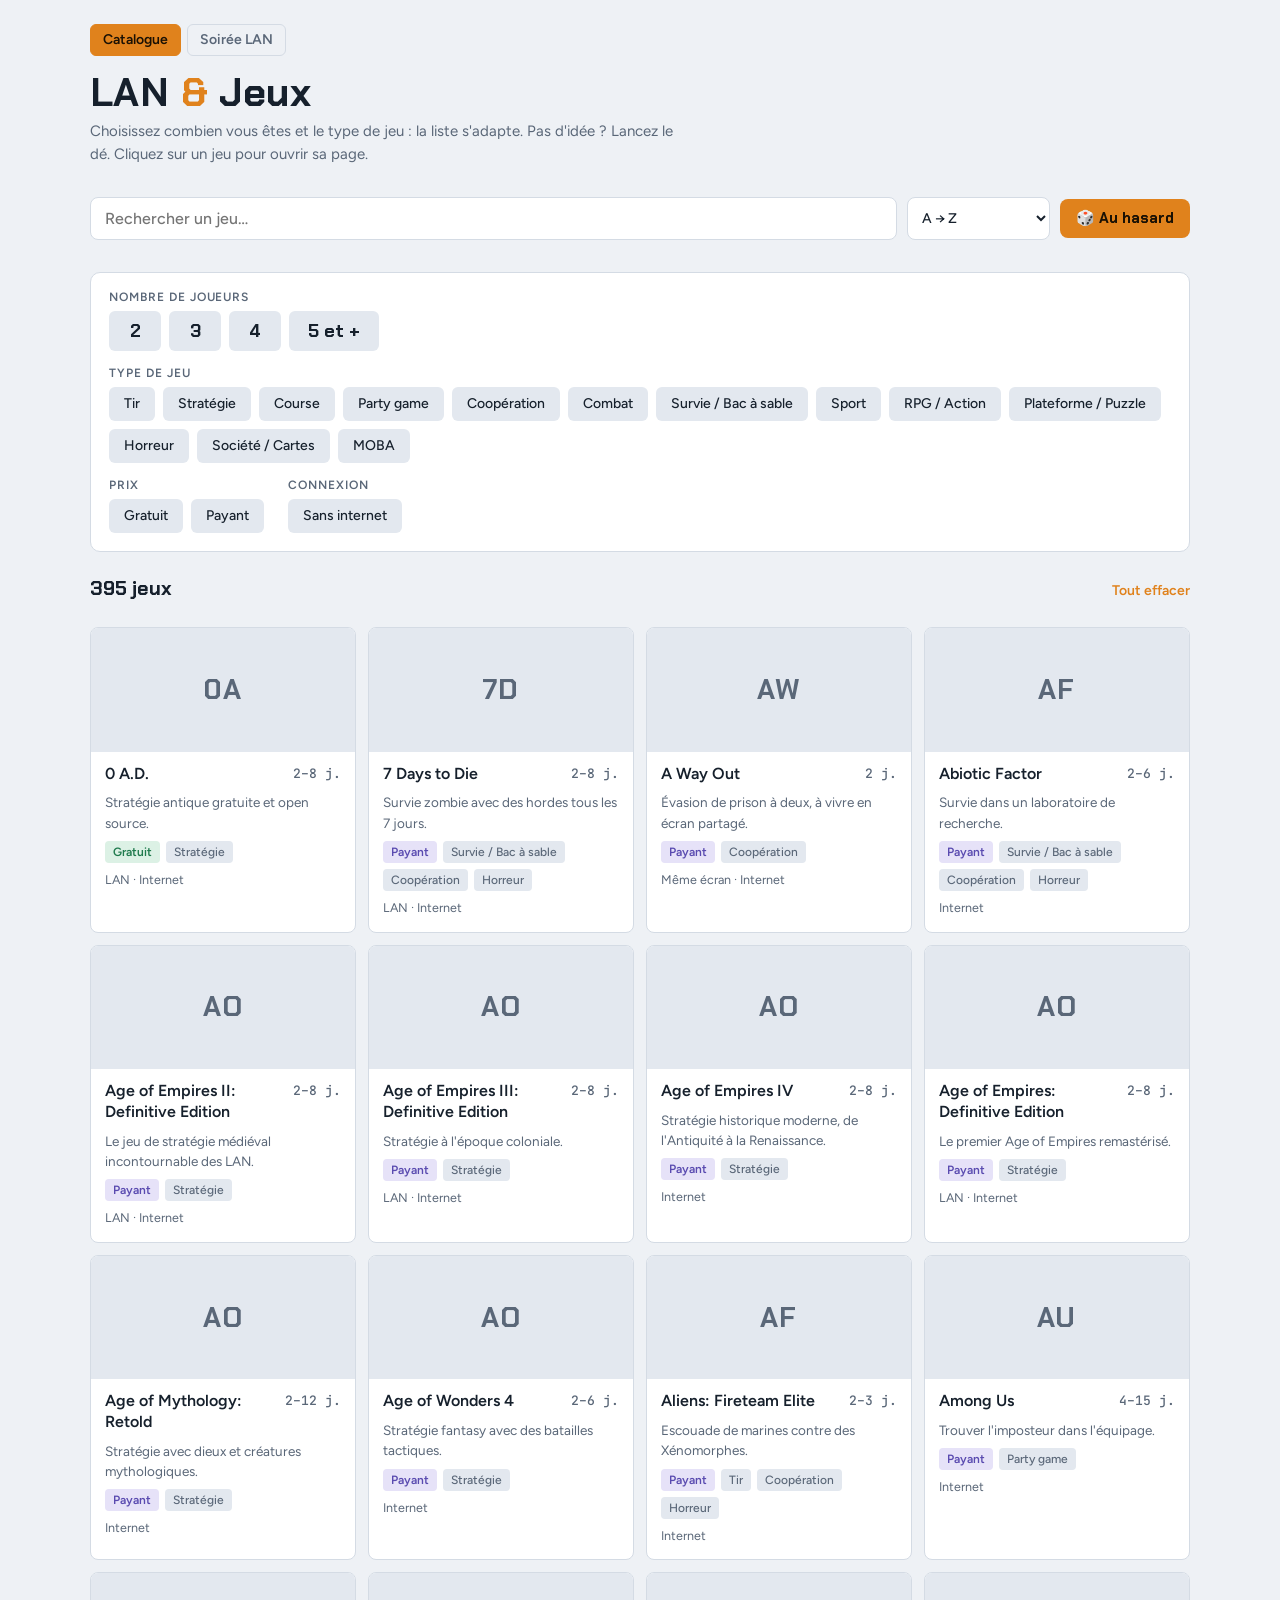
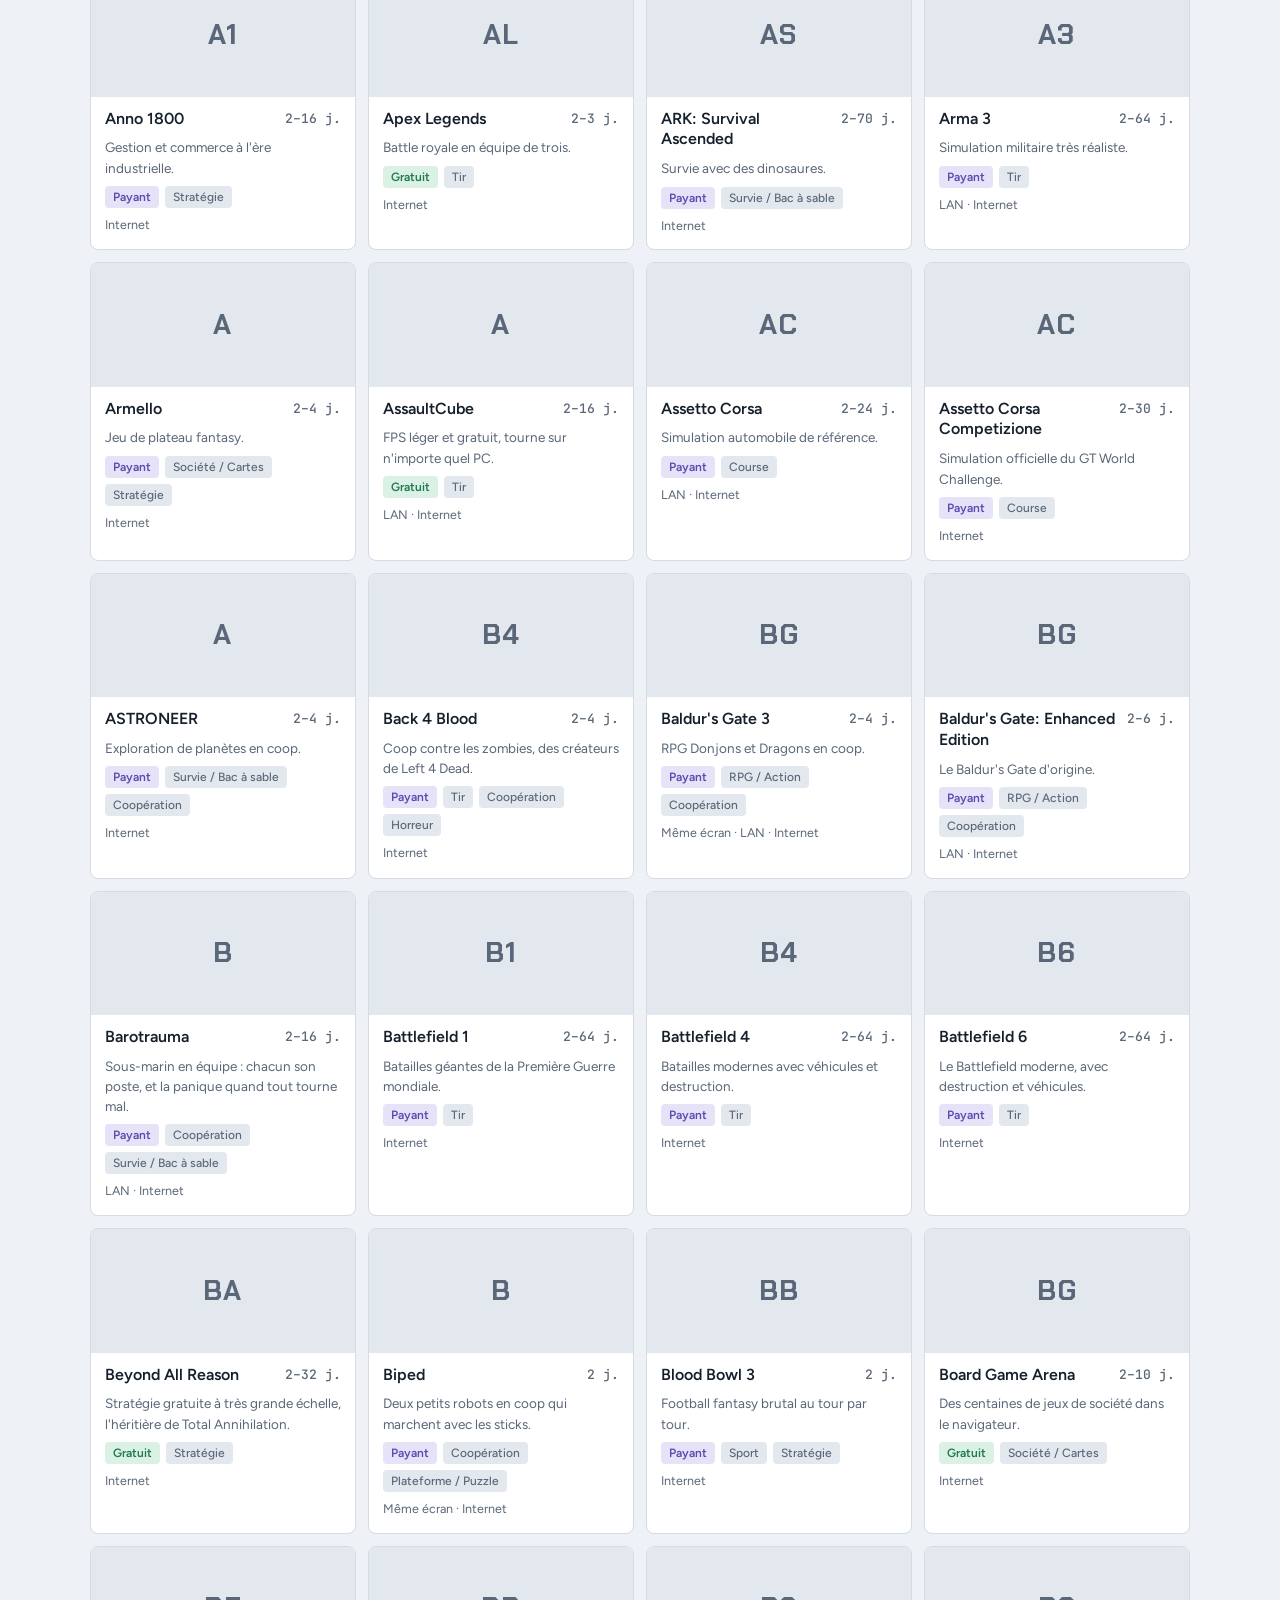
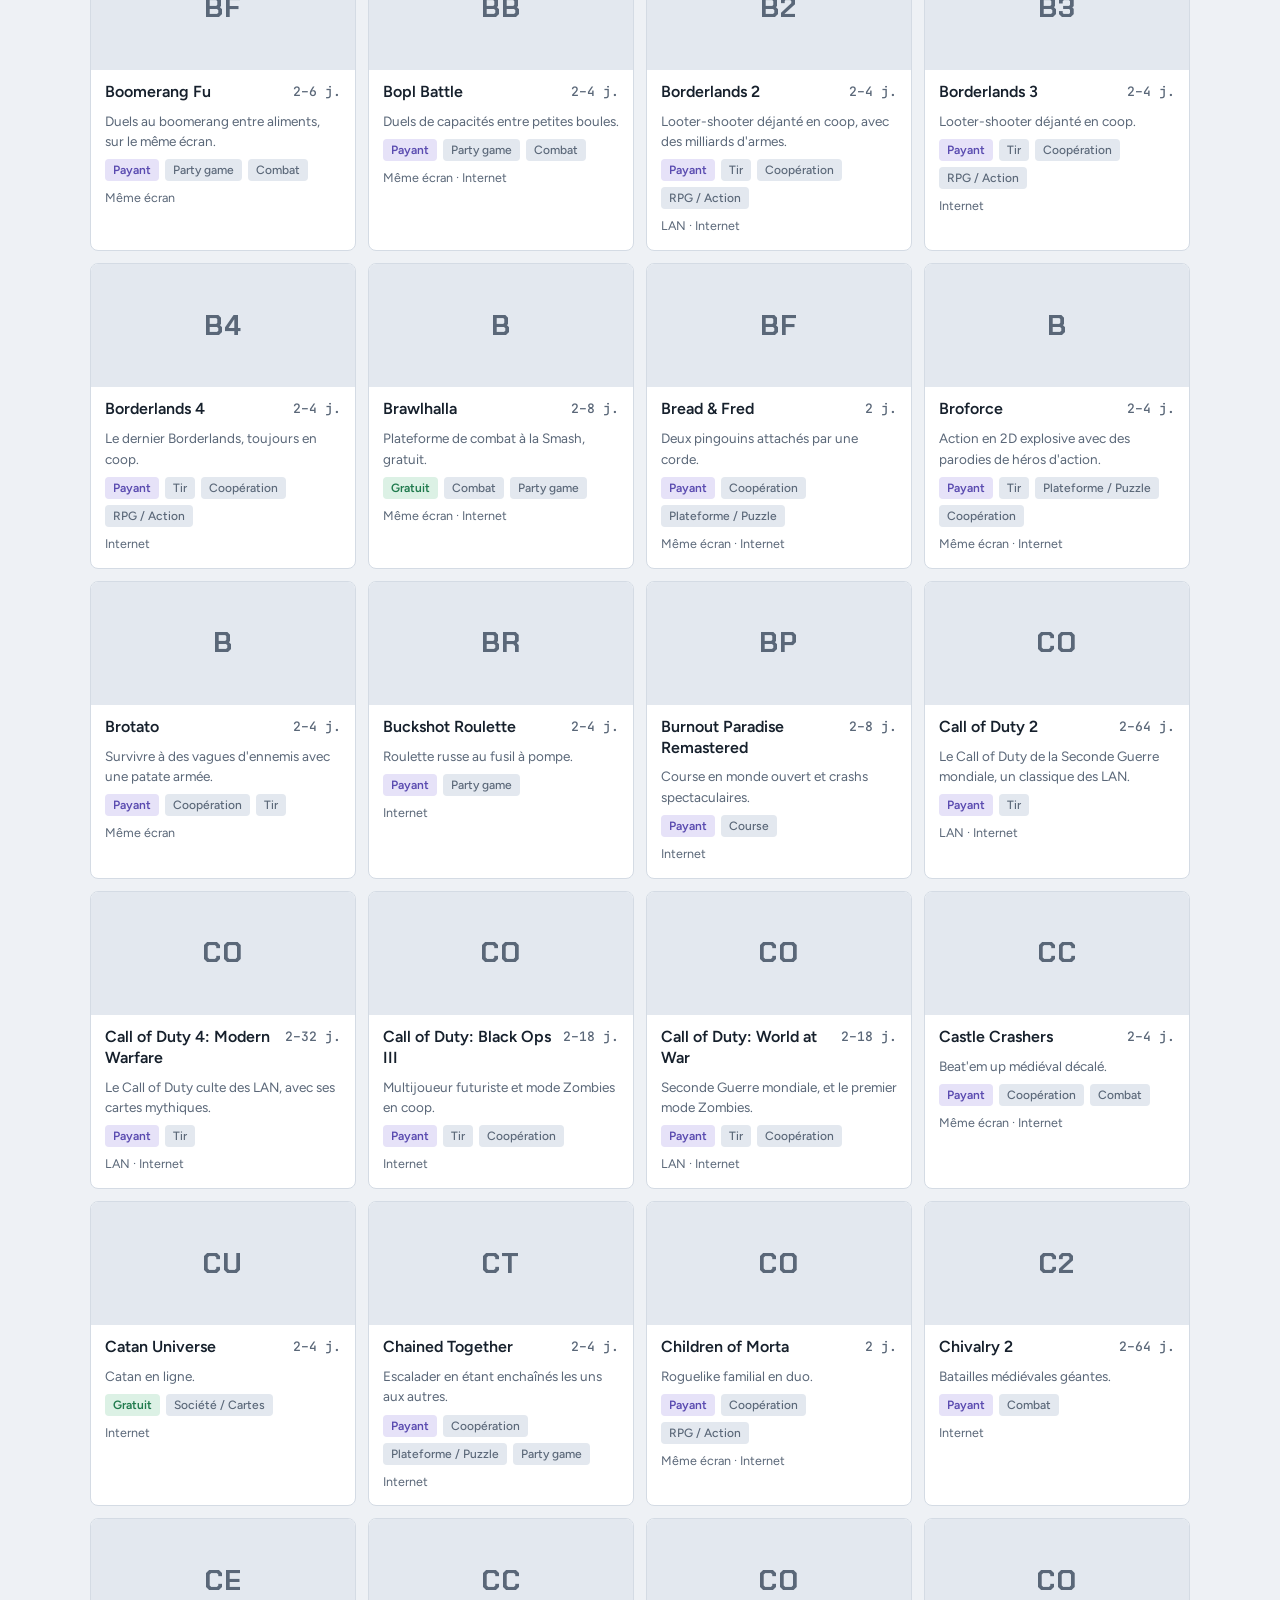
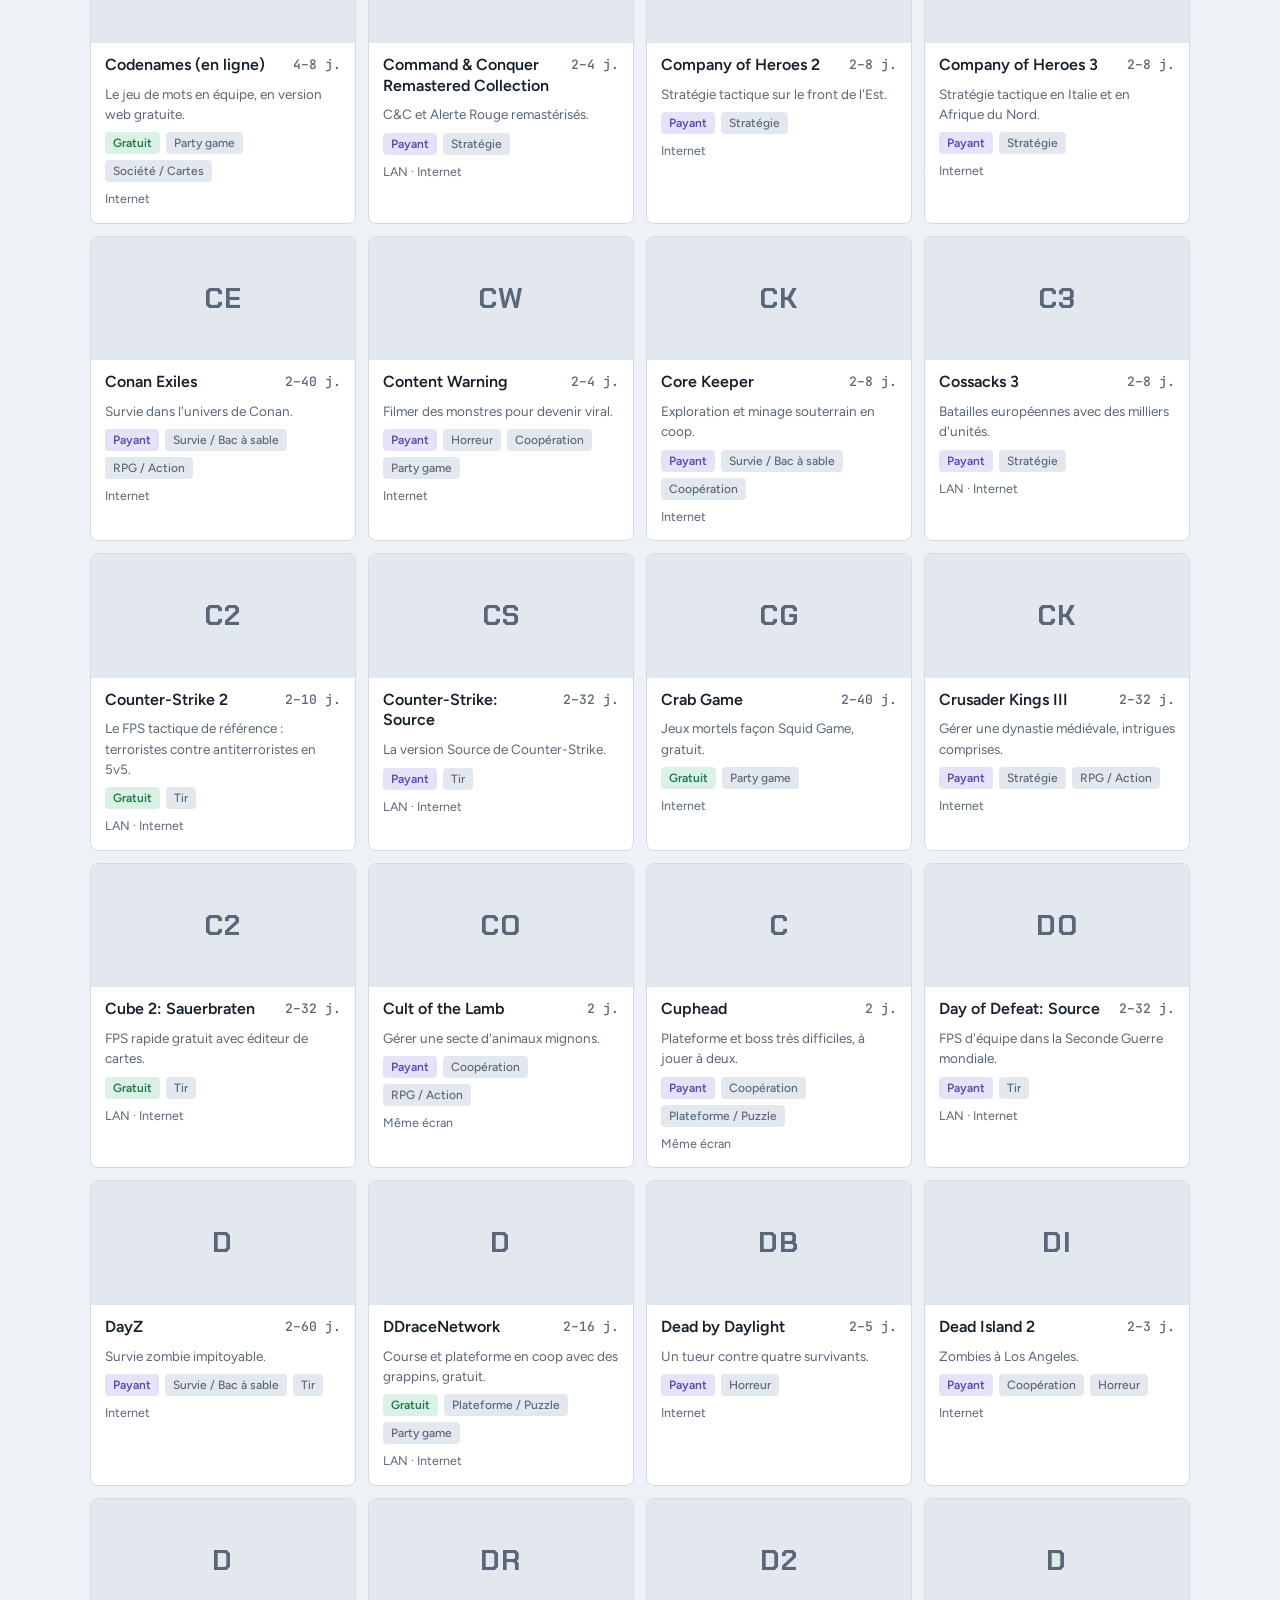
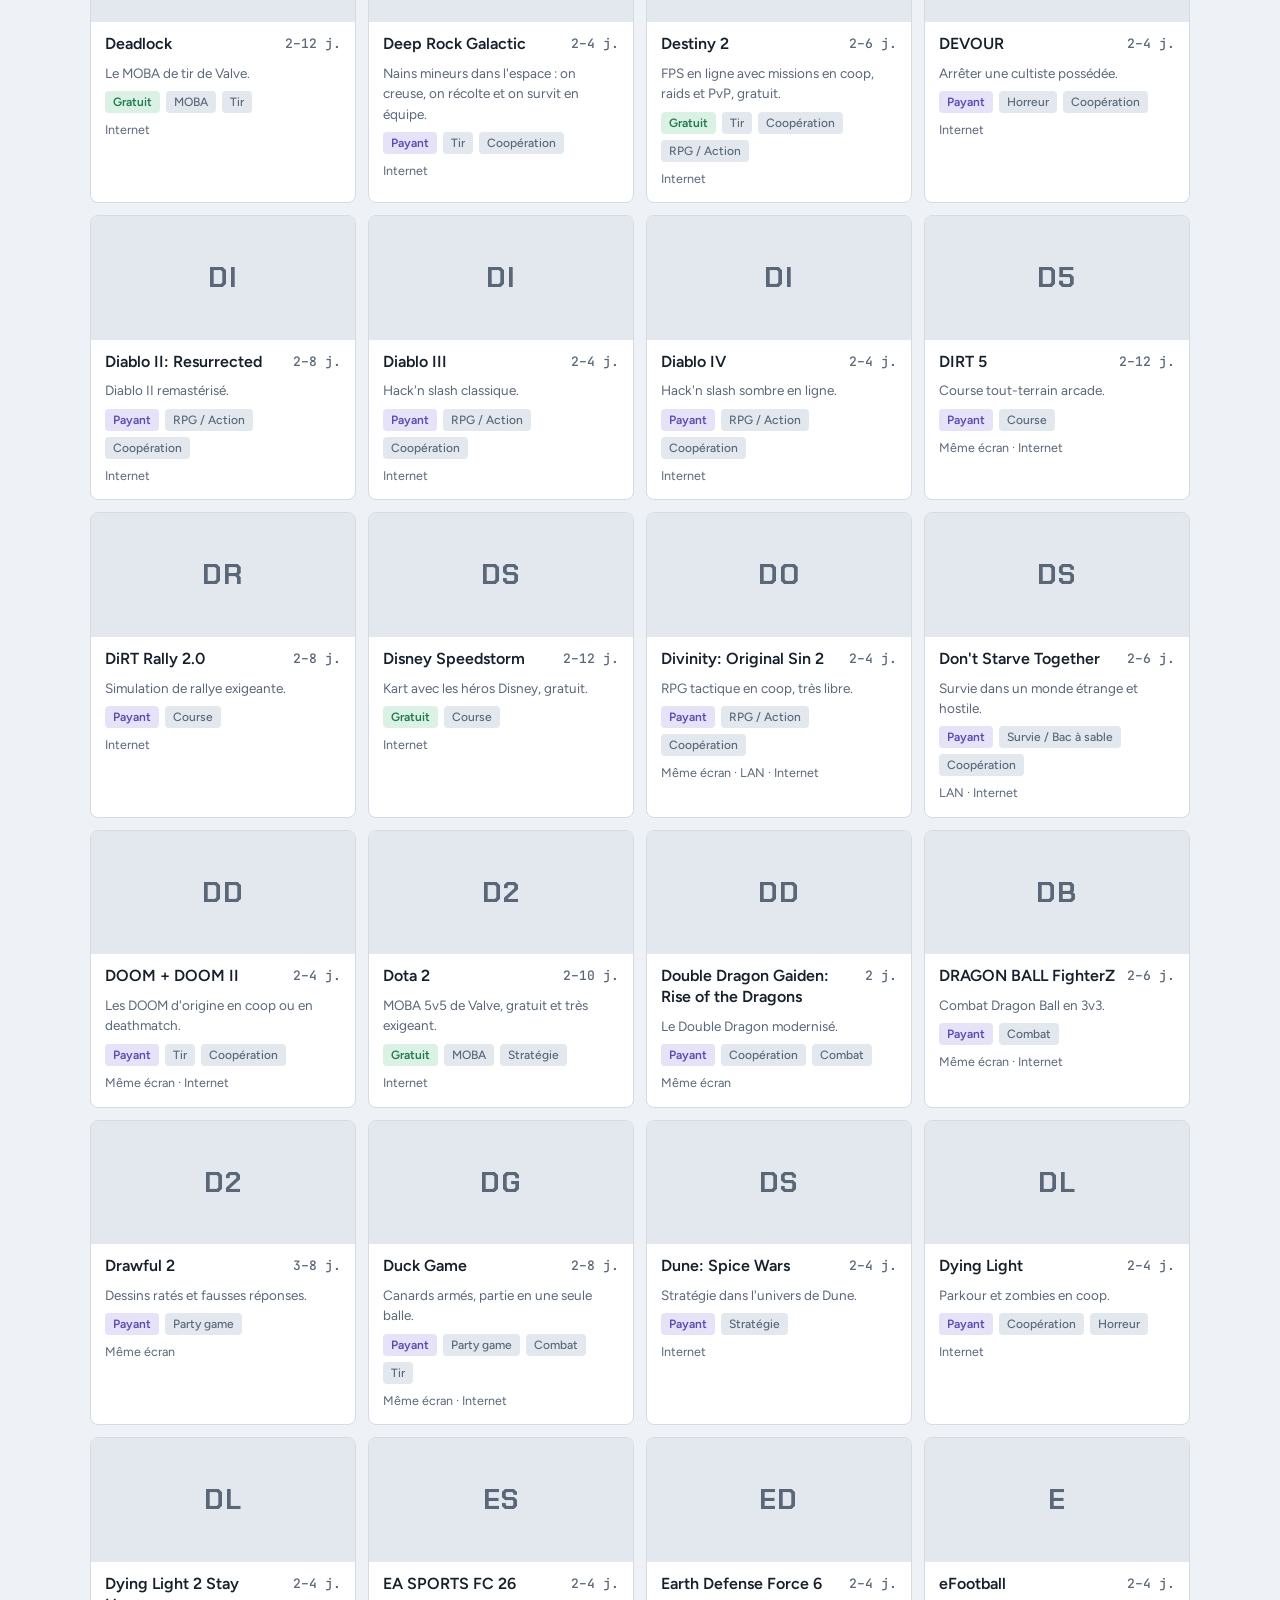
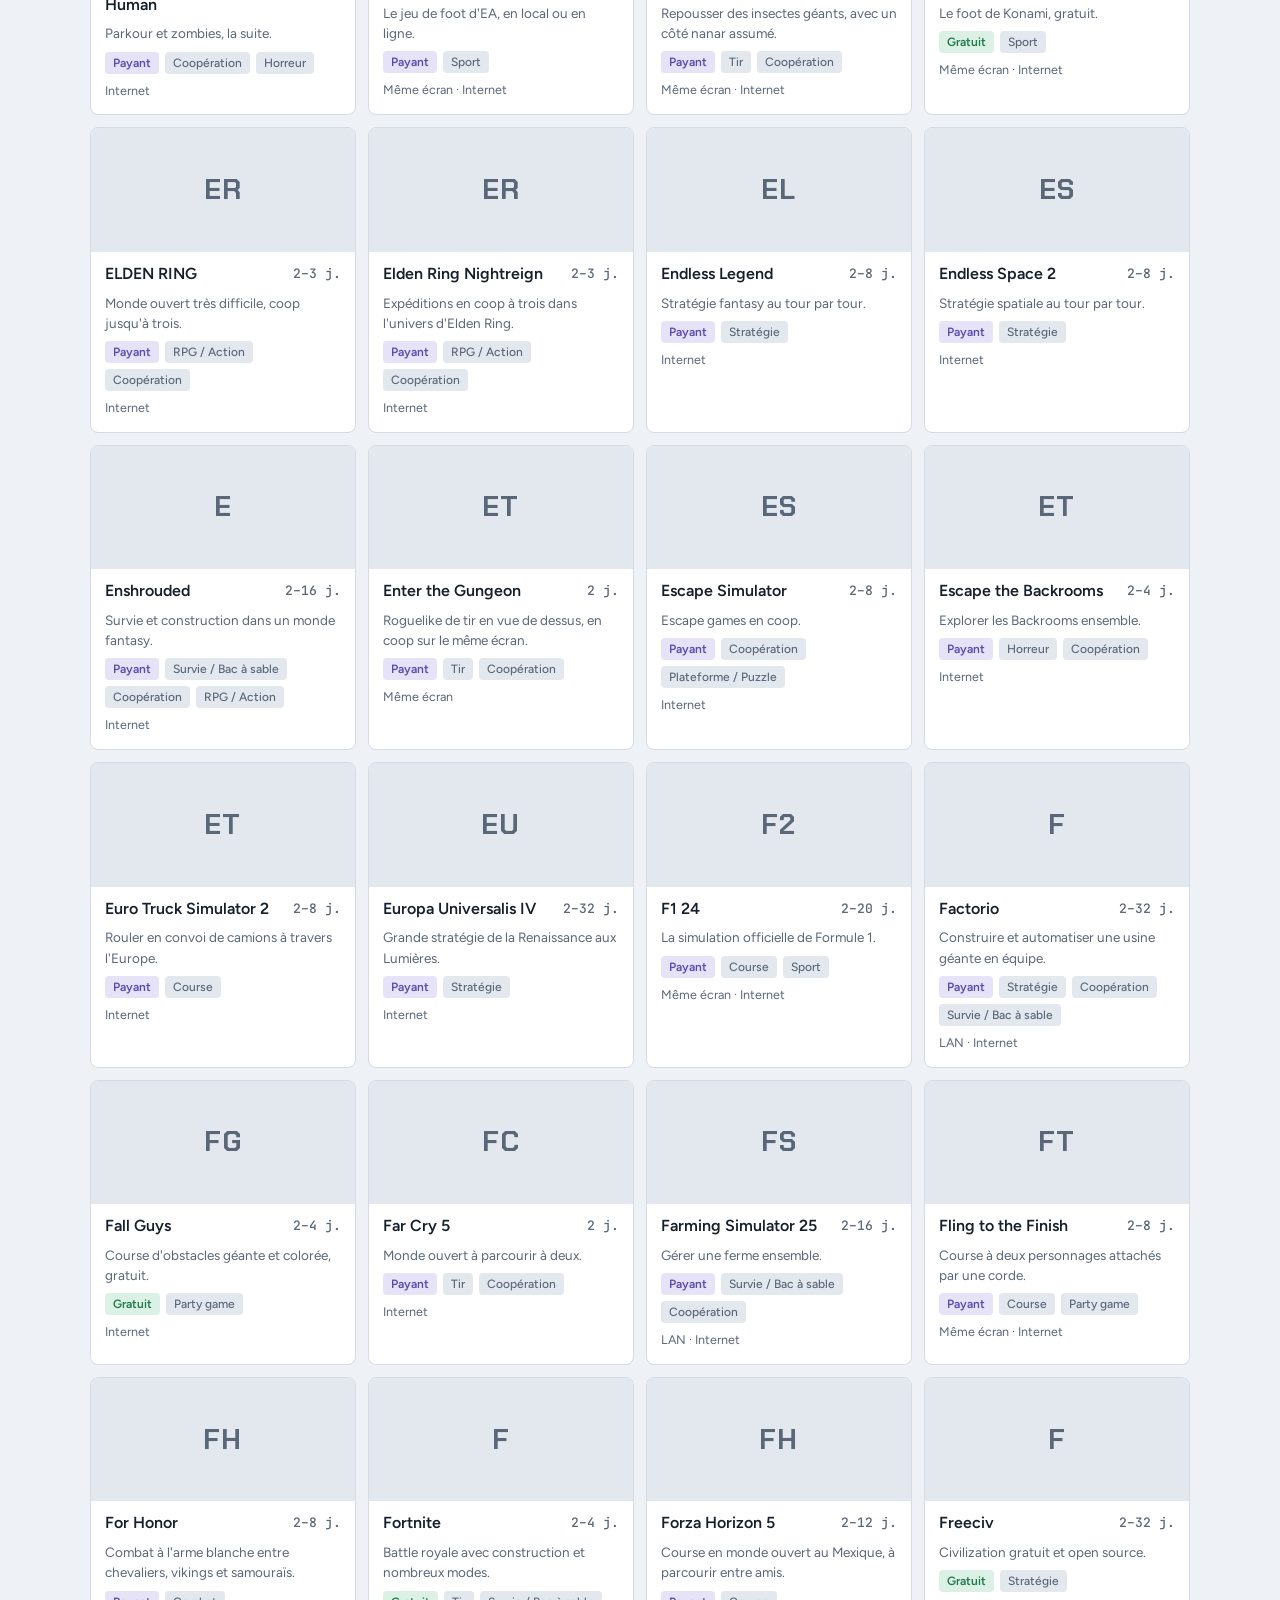
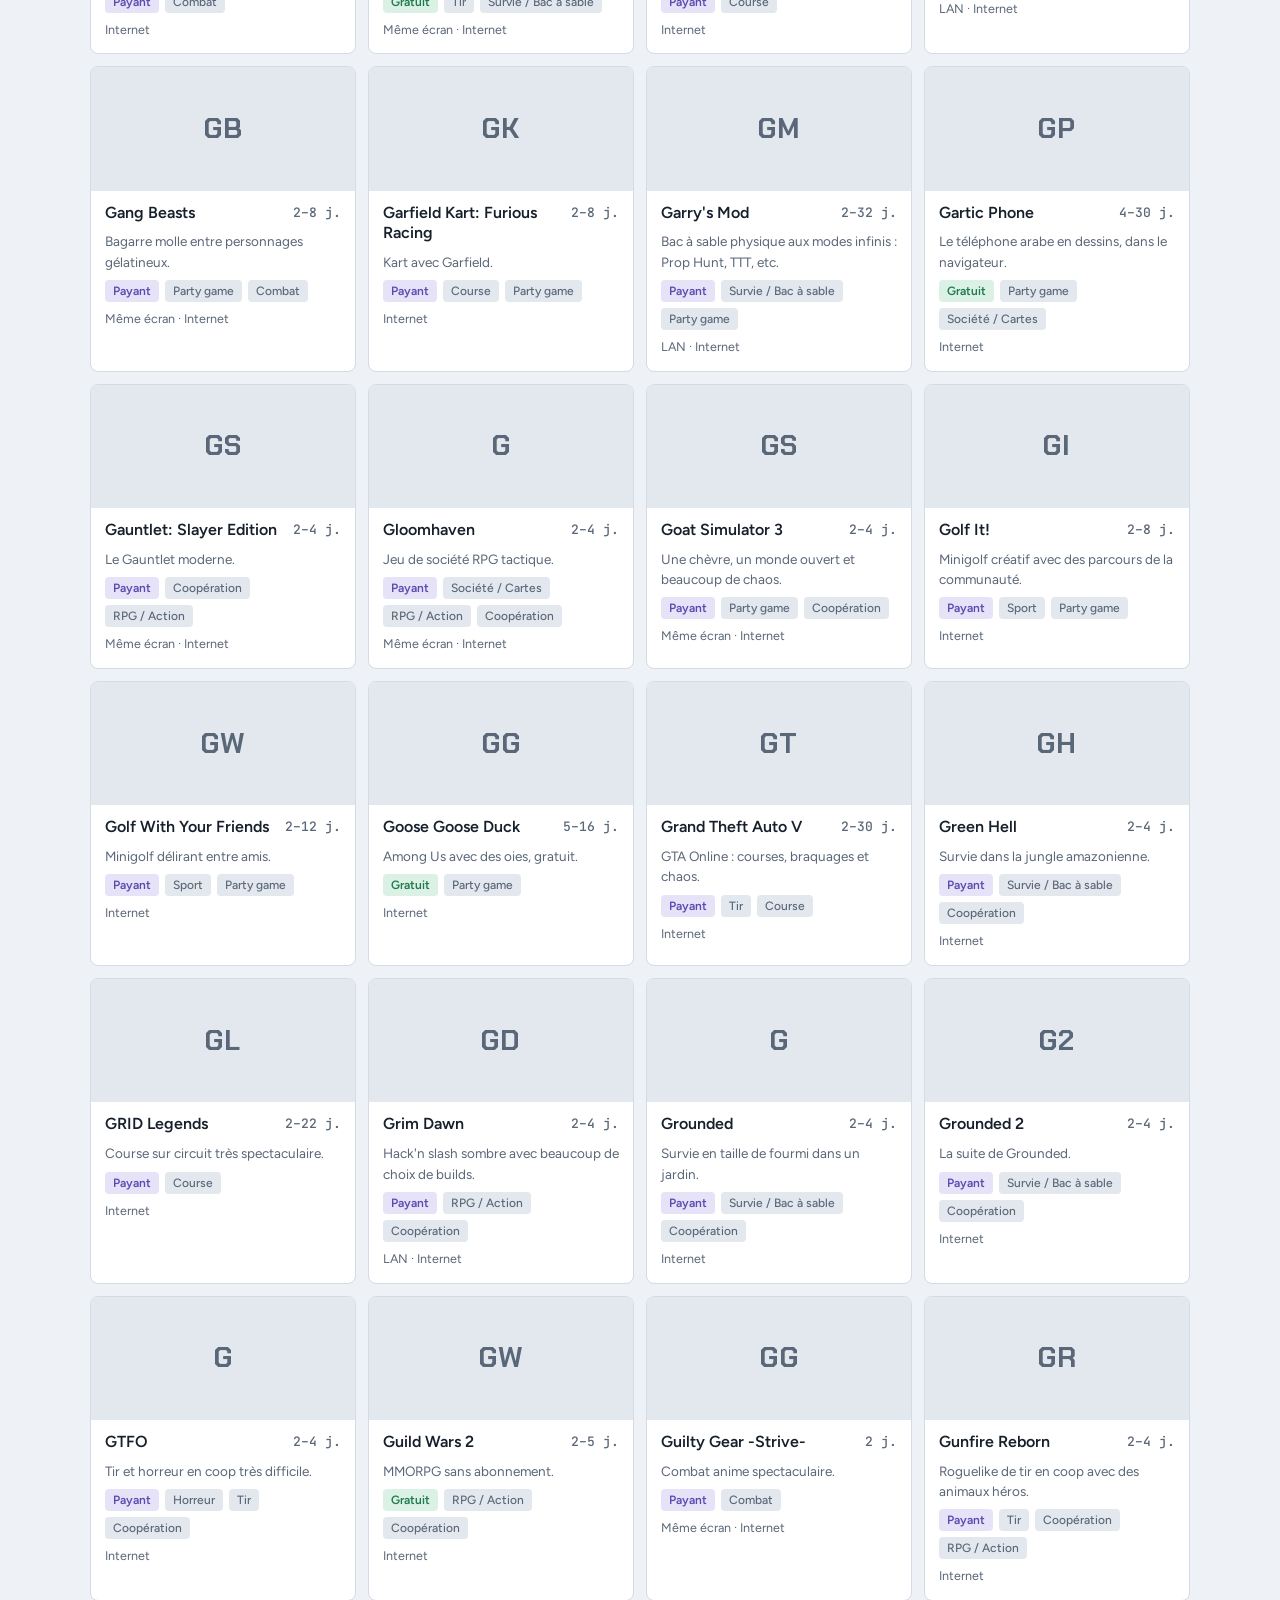
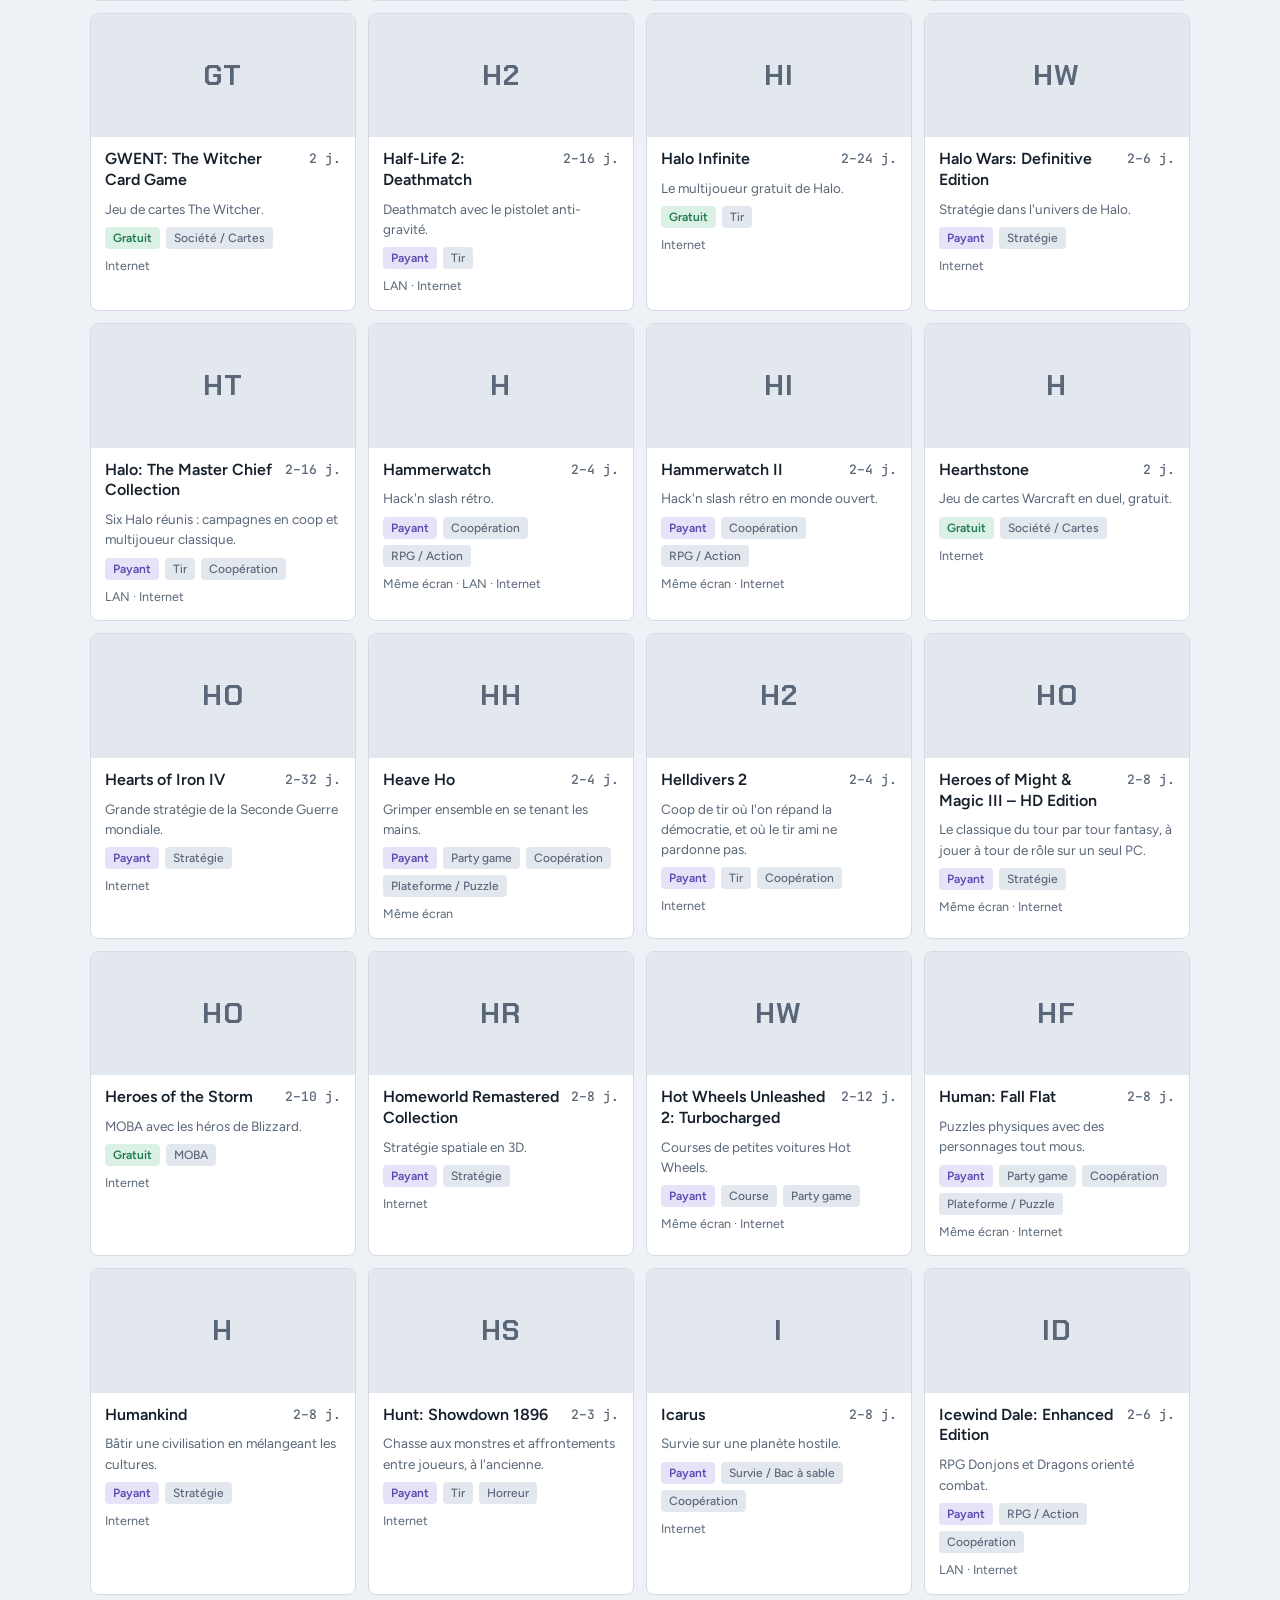
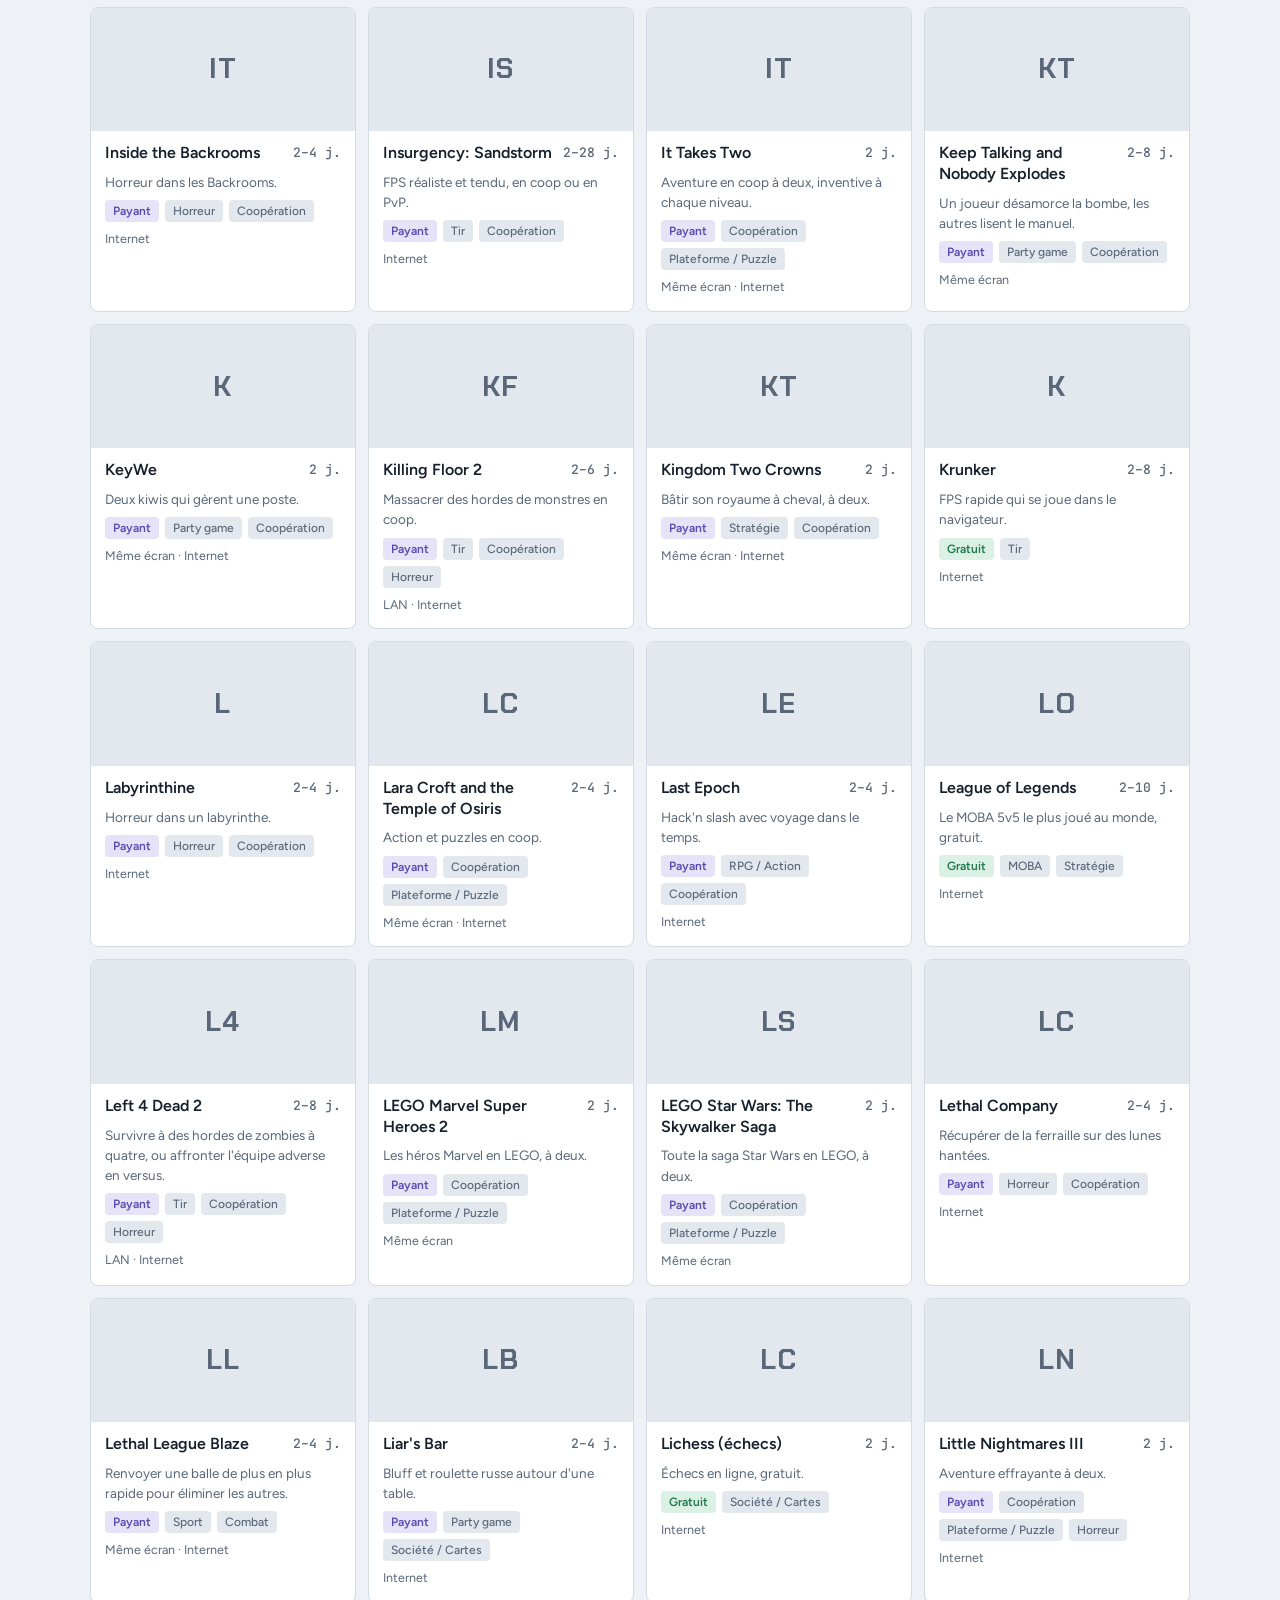
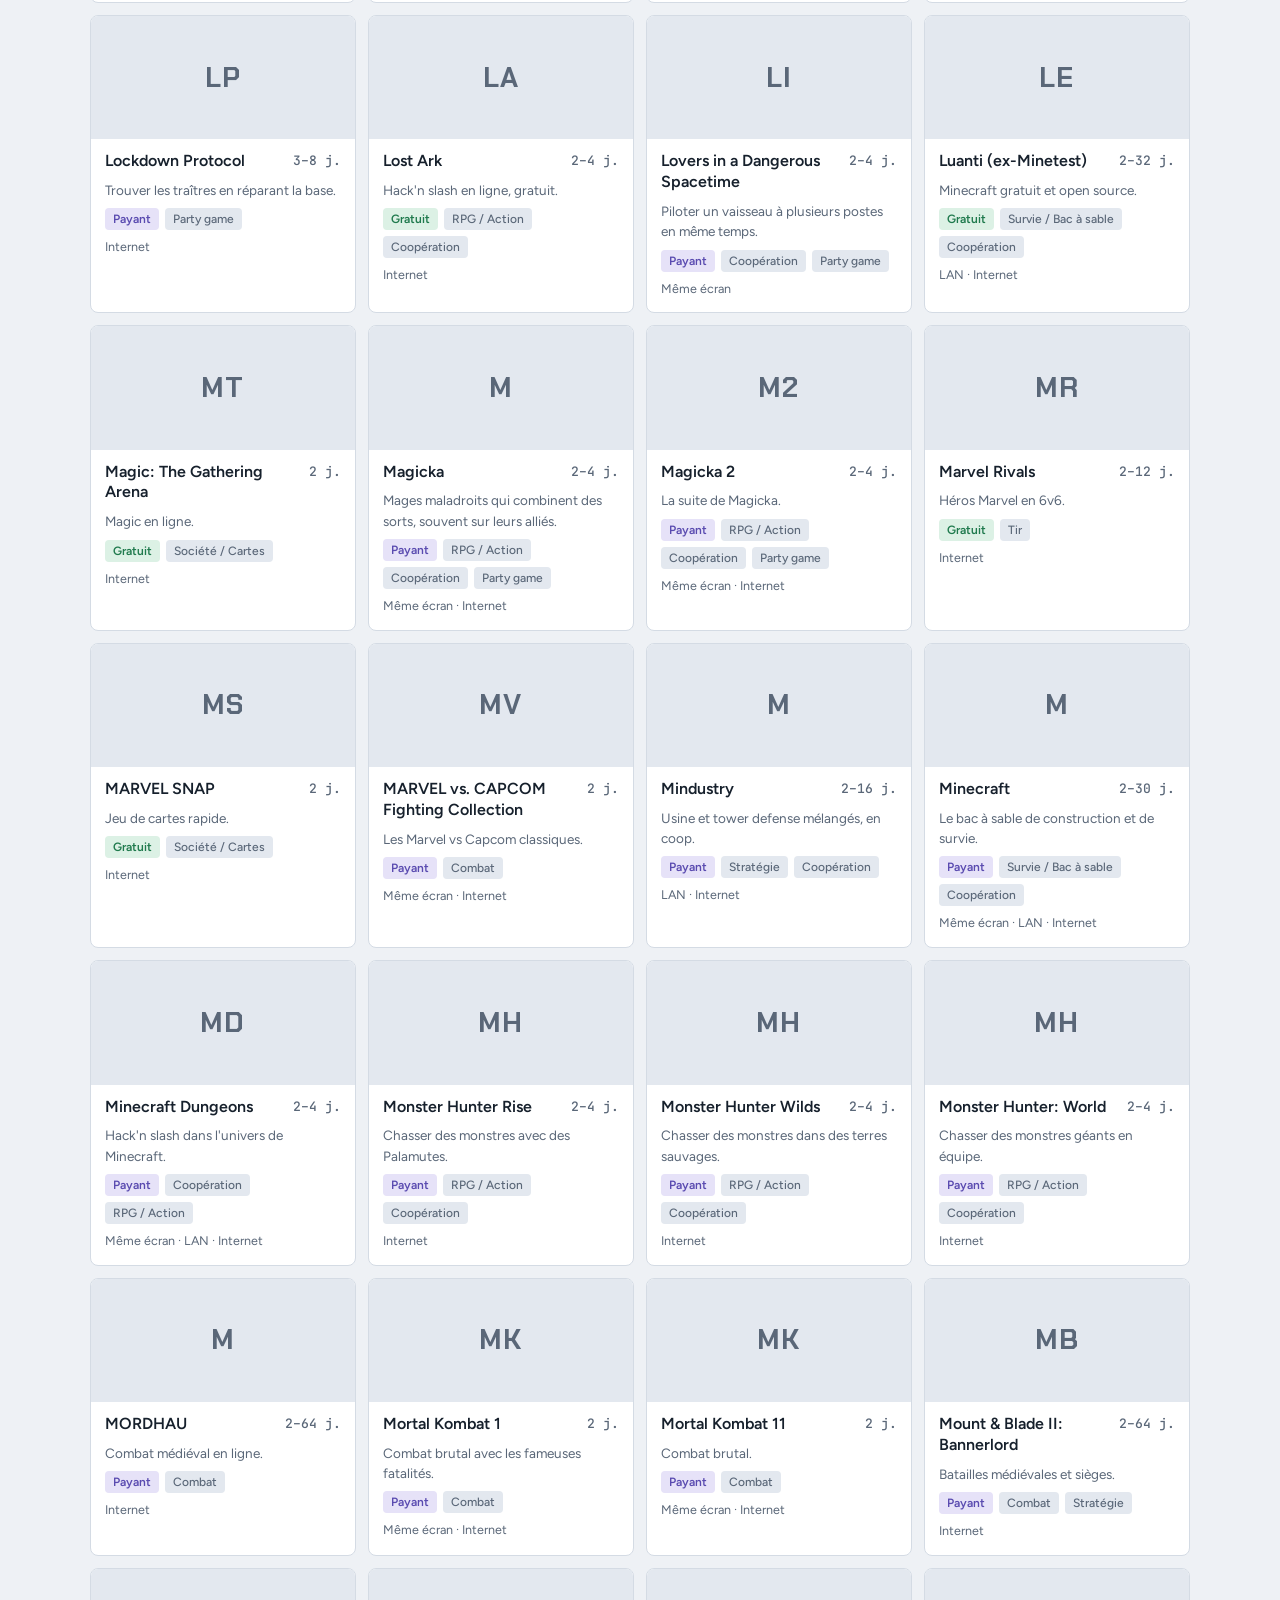
==== commit 80dd226f: "Ergonomie : Soirée LAN en 3 étapes, barre d'envoi, miniatures ; catalogue mobile plus compact Co-Aut" ====
--- a/index.html
+++ b/index.html
@@ -18,11 +18,12 @@
   <div class="toolbar">
     <input class="search" id="search" type="search" placeholder="Rechercher un jeu…" aria-label="Rechercher un jeu par son nom" autocomplete="off">
     <select class="sort" id="sort" aria-label="Trier">
-      <option value="name">Nom (A → Z)</option>
-      <option value="max">Le plus de joueurs</option>
+      <option value="name">A → Z</option>
+      <option value="max">+ de joueurs</option>
       <option value="free">Gratuits d'abord</option>
     </select>
-    <button class="dice" id="dice" type="button">🎲 Jeu au hasard</button>
+    <button class="filters-toggle" id="filters-toggle" type="button" aria-expanded="false" aria-controls="filters">Filtres <span id="filters-n"></span></button>
+    <button class="dice" id="dice" type="button">🎲 Au hasard</button>
   </div>
 
   <section class="pick" id="pick" hidden aria-live="polite">
@@ -36,7 +37,7 @@
     <div id="pick-card"></div>
   </section>
 
-  <section class="filters" aria-label="Filtres">
+  <section class="filters collapsed" id="filters" aria-label="Filtres">
     <div class="group">
       <div class="label" id="lbl-players">Nombre de joueurs</div>
       <div class="chips" id="players" role="group" aria-labelledby="lbl-players"></div>
@@ -201,7 +202,16 @@
 document.getElementById("search").addEventListener("input", e => { state.q = norm(e.target.value.trim()); renderGrid(); });
 document.getElementById("sort").addEventListener("change", e => { state.sort = e.target.value; renderGrid(); });
 
-function update() { renderFilters(); renderGrid(); }
+function update() {
+  renderFilters(); renderGrid();
+  const n = (state.players !== null) + state.types.size + (state.price !== null) + state.offline;
+  document.getElementById("filters-n").textContent = n ? "(" + n + ")" : "";
+}
+document.getElementById("filters-toggle").addEventListener("click", e => {
+  const f = document.getElementById("filters");
+  f.classList.toggle("collapsed");
+  e.currentTarget.setAttribute("aria-expanded", !f.classList.contains("collapsed"));
+});
 document.getElementById("reset").addEventListener("click", () => {
   state.players = null; state.types.clear(); state.price = null; state.offline = false;
   state.q = ""; document.getElementById("search").value = ""; update();
--- a/style.css
+++ b/style.css
@@ -121,3 +121,17 @@
 .nav a[aria-current="page"] { color: var(--accent-fg); background: var(--accent); border-color: var(--accent); }
 .nav a:hover { border-color: var(--accent); }
 .nav a:focus-visible { outline: 2px solid var(--accent); outline-offset: 2px; }
+
+/* Barre de recherche collante et filtres repliables sur mobile */
+.toolbar { position: sticky; top: env(safe-area-inset-top, 0px); z-index: 5; background: var(--bg); padding-block: 8px; }
+.filters-toggle { display: none; font: 600 14px var(--body); color: var(--fg); background: var(--panel); border: 1px solid var(--line); border-radius: 8px; padding: 11px 14px; cursor: pointer; }
+.filters-toggle:focus-visible { outline: 2px solid var(--accent); outline-offset: 1px; }
+.filters-toggle span { color: var(--accent); font-weight: 700; }
+@media (max-width: 700px) {
+  .filters-toggle { display: inline-block; }
+  /* le nombre de joueurs reste visible, le reste se replie */
+  .filters.collapsed > :not(:first-child) { display: none; }
+  .toolbar .search { flex-basis: 100%; }
+  .toolbar .sort, .toolbar .filters-toggle, .toolbar .dice { flex: 1 1 0; min-width: 0; white-space: nowrap; font-size: 14px; padding-inline: 8px; }
+}
+body::before { content: ""; position: fixed; inset: 0 0 auto; height: env(safe-area-inset-top, 0px); z-index: 10; background: var(--bg); }
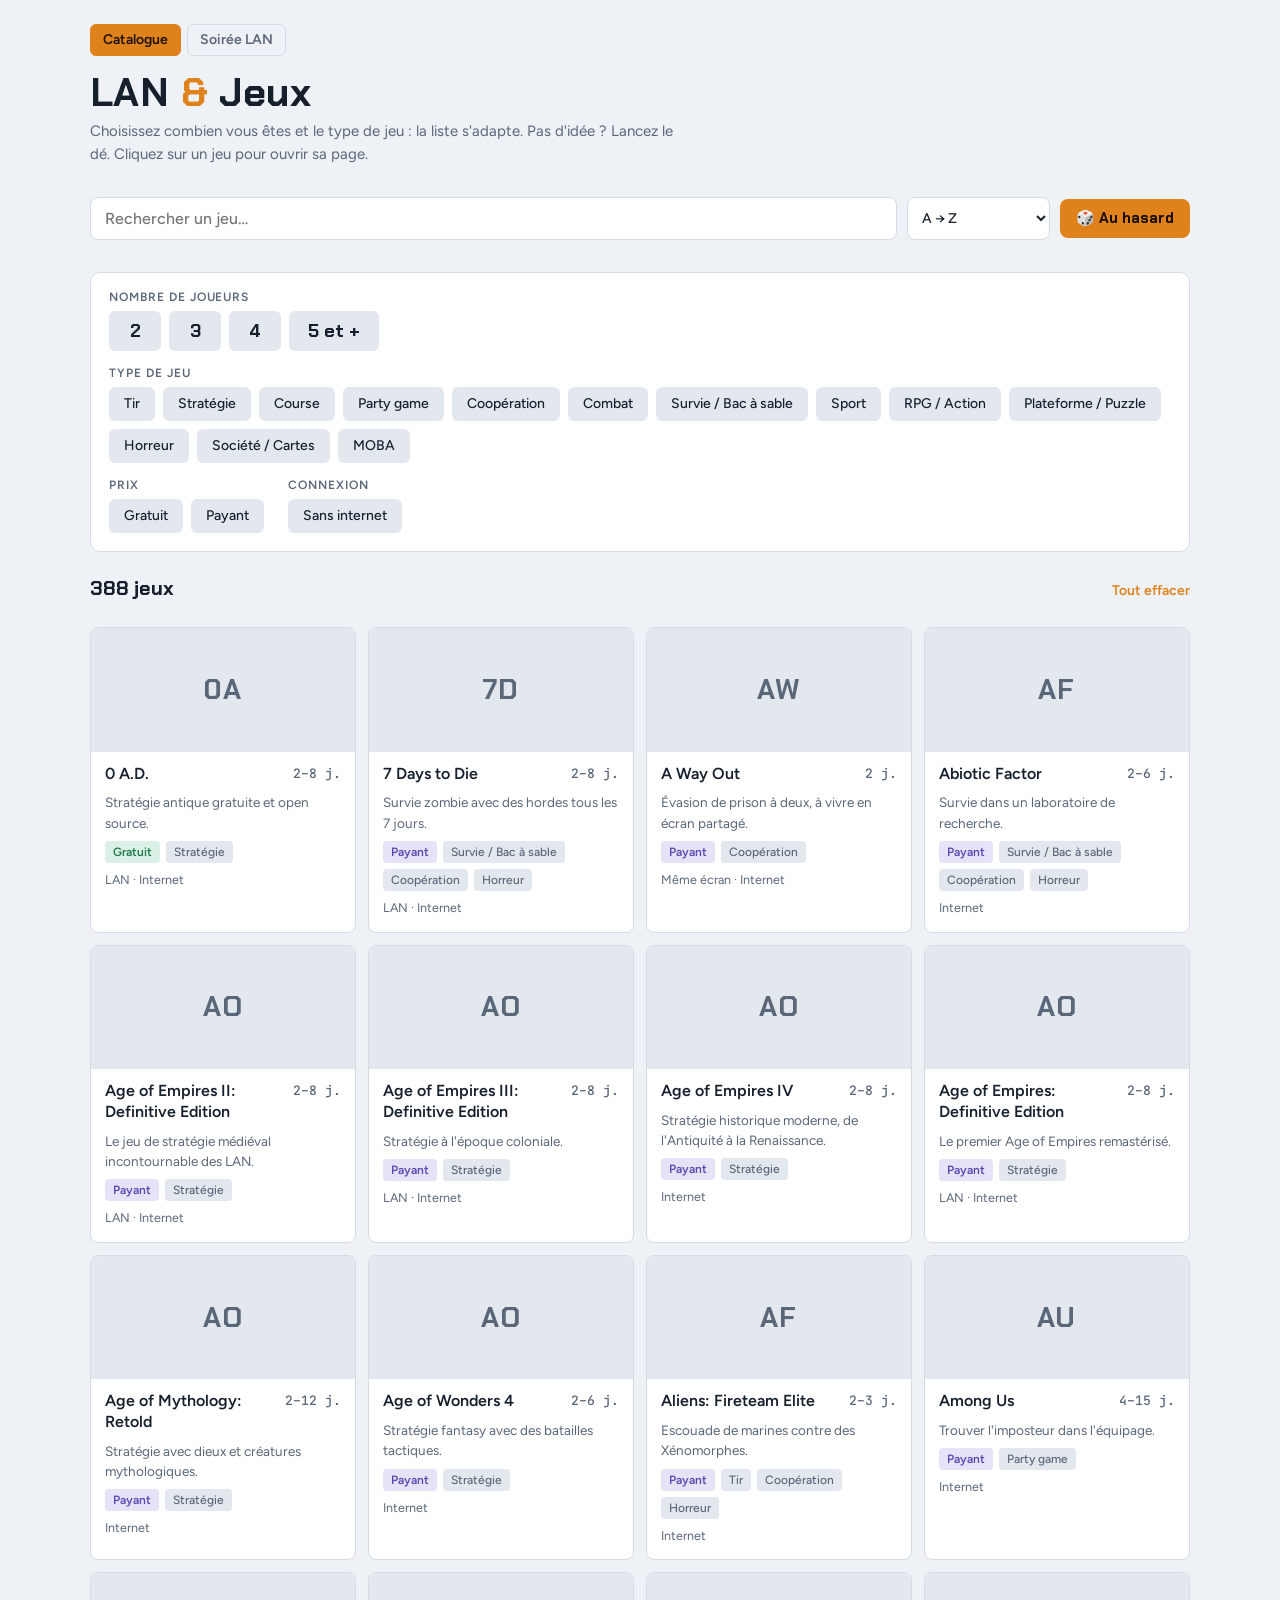
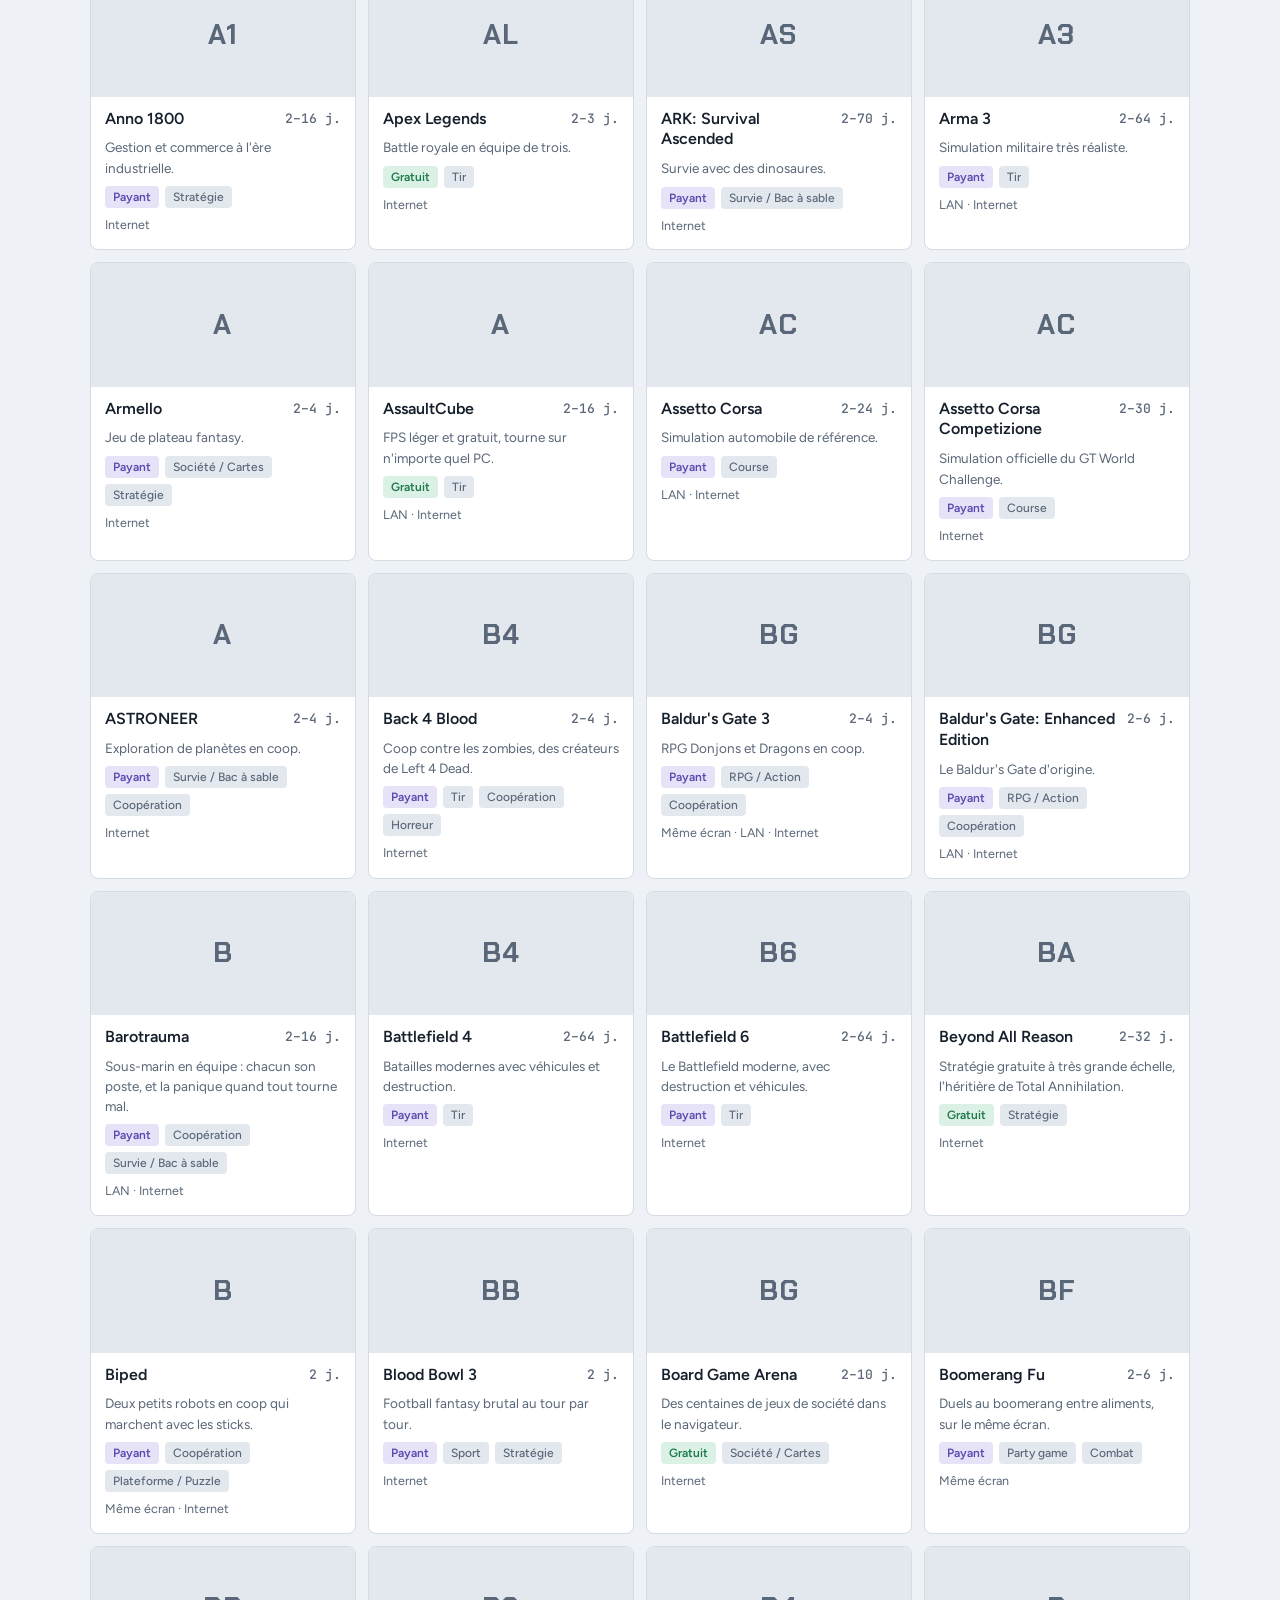
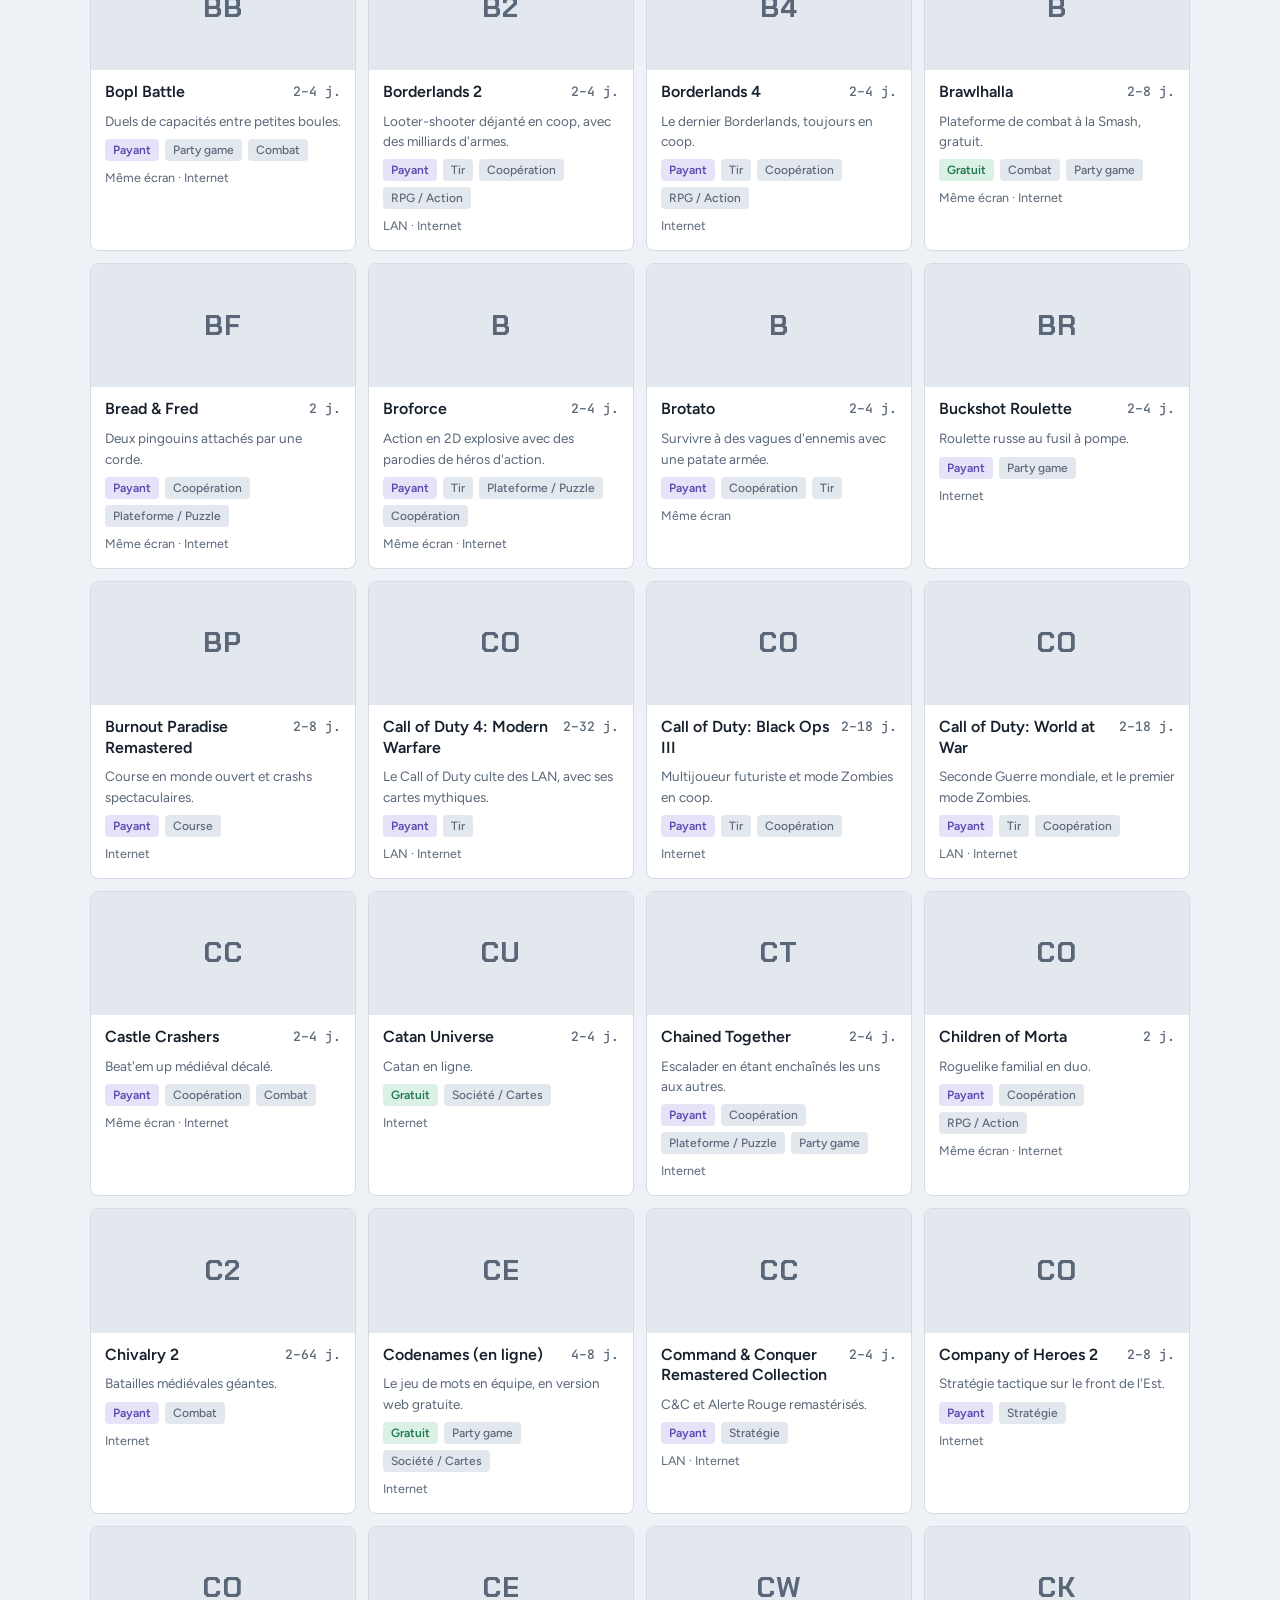
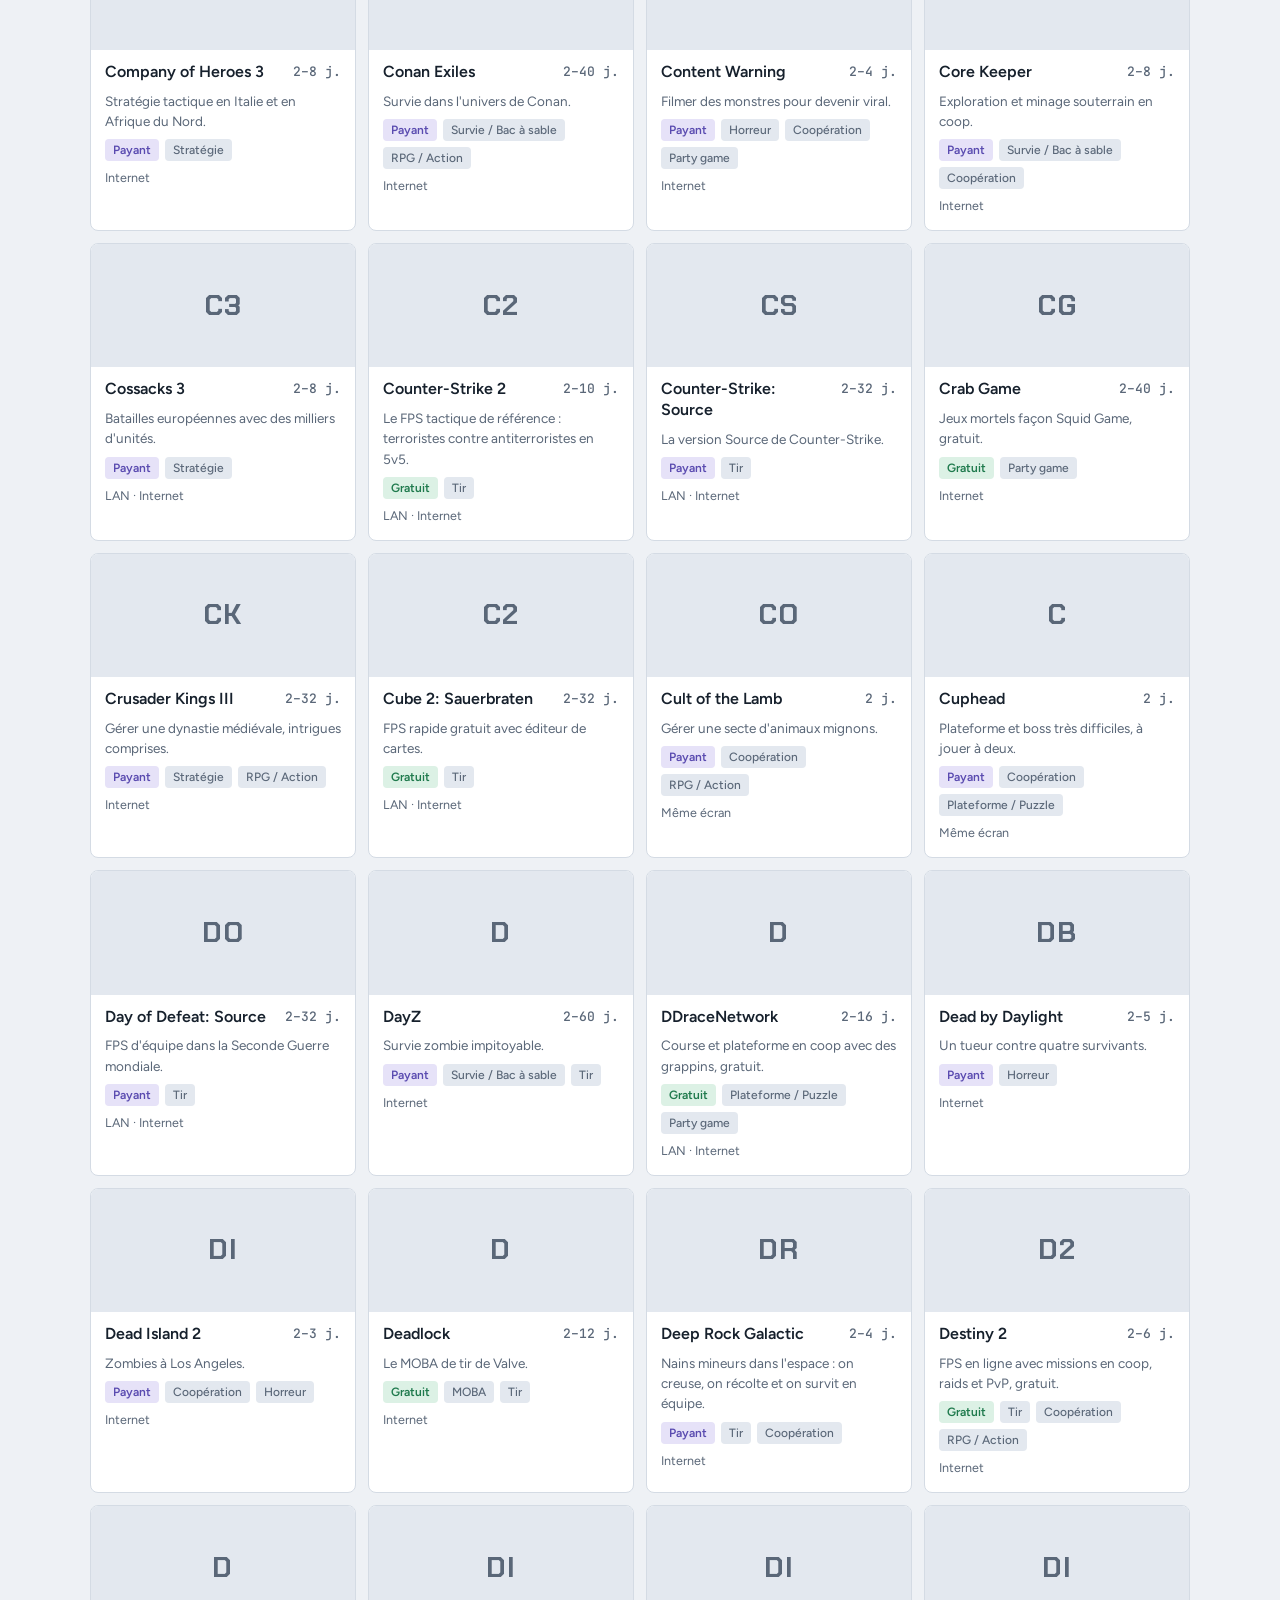
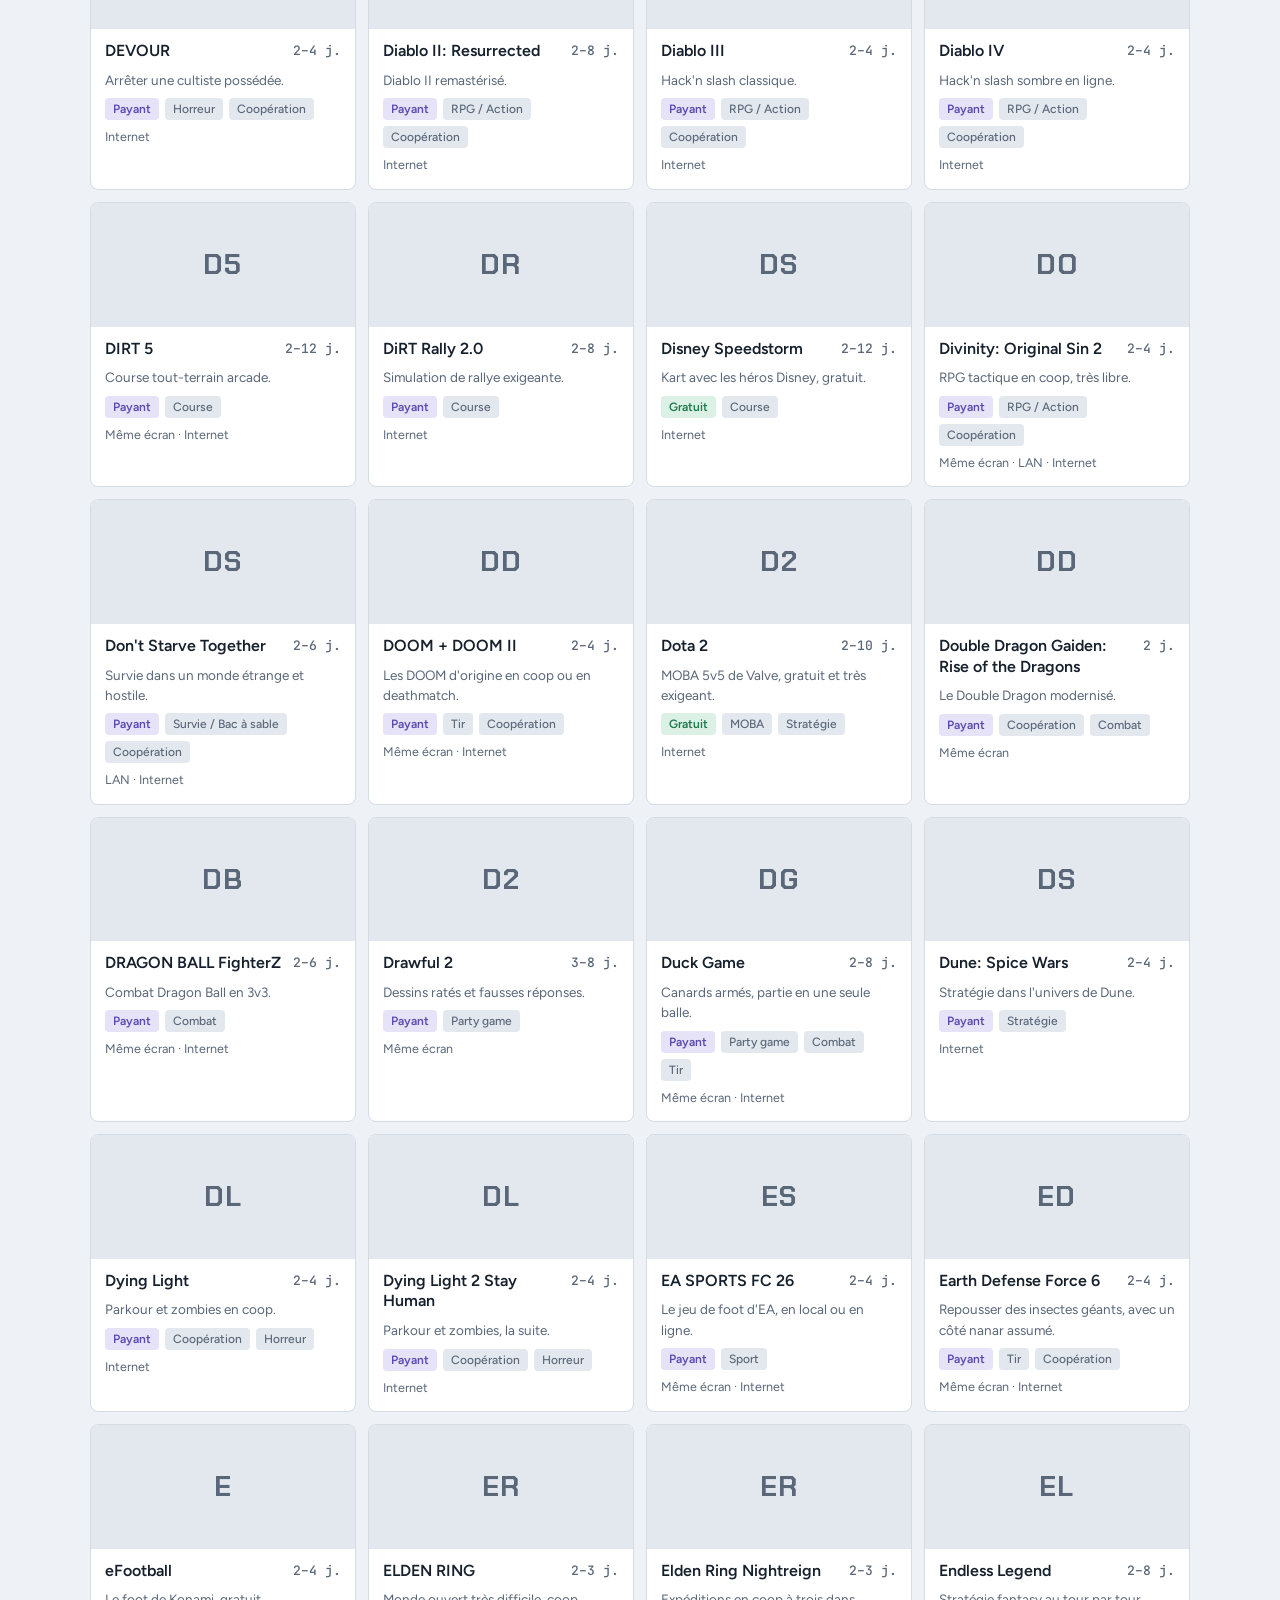
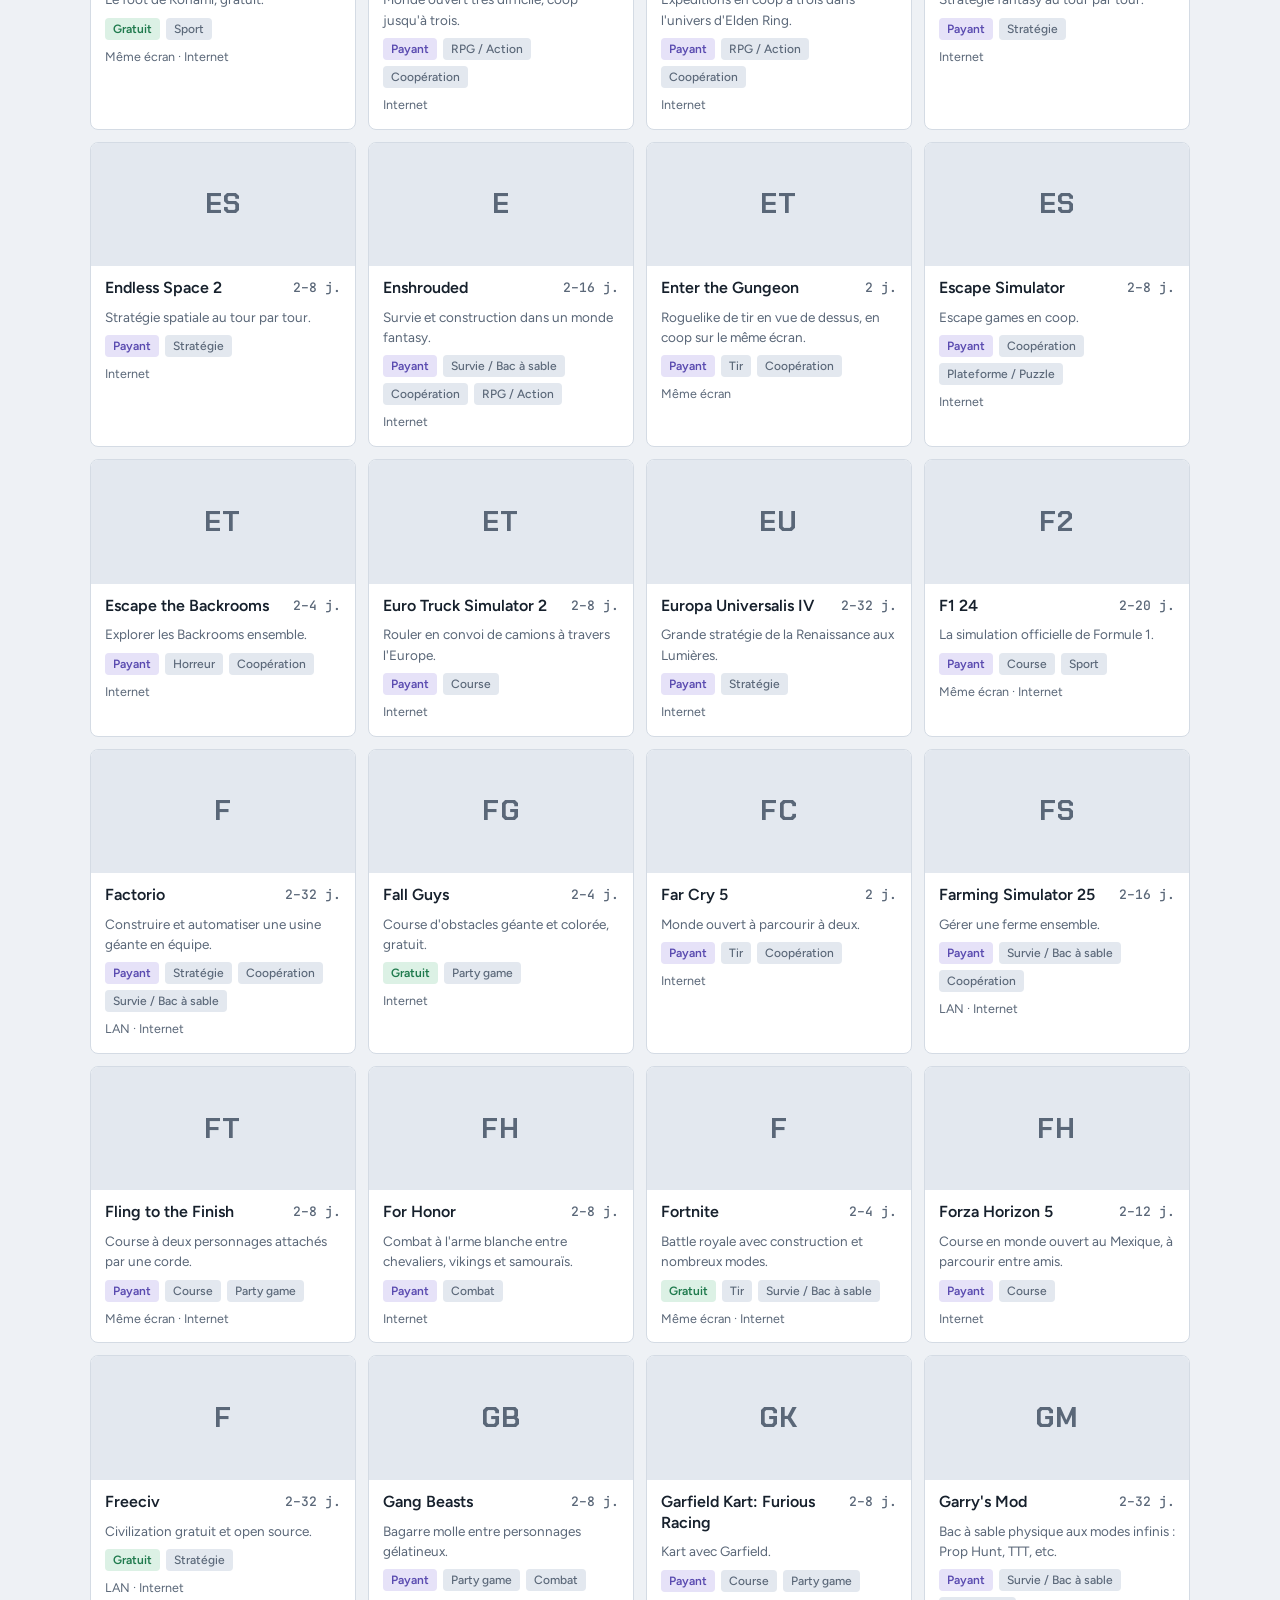
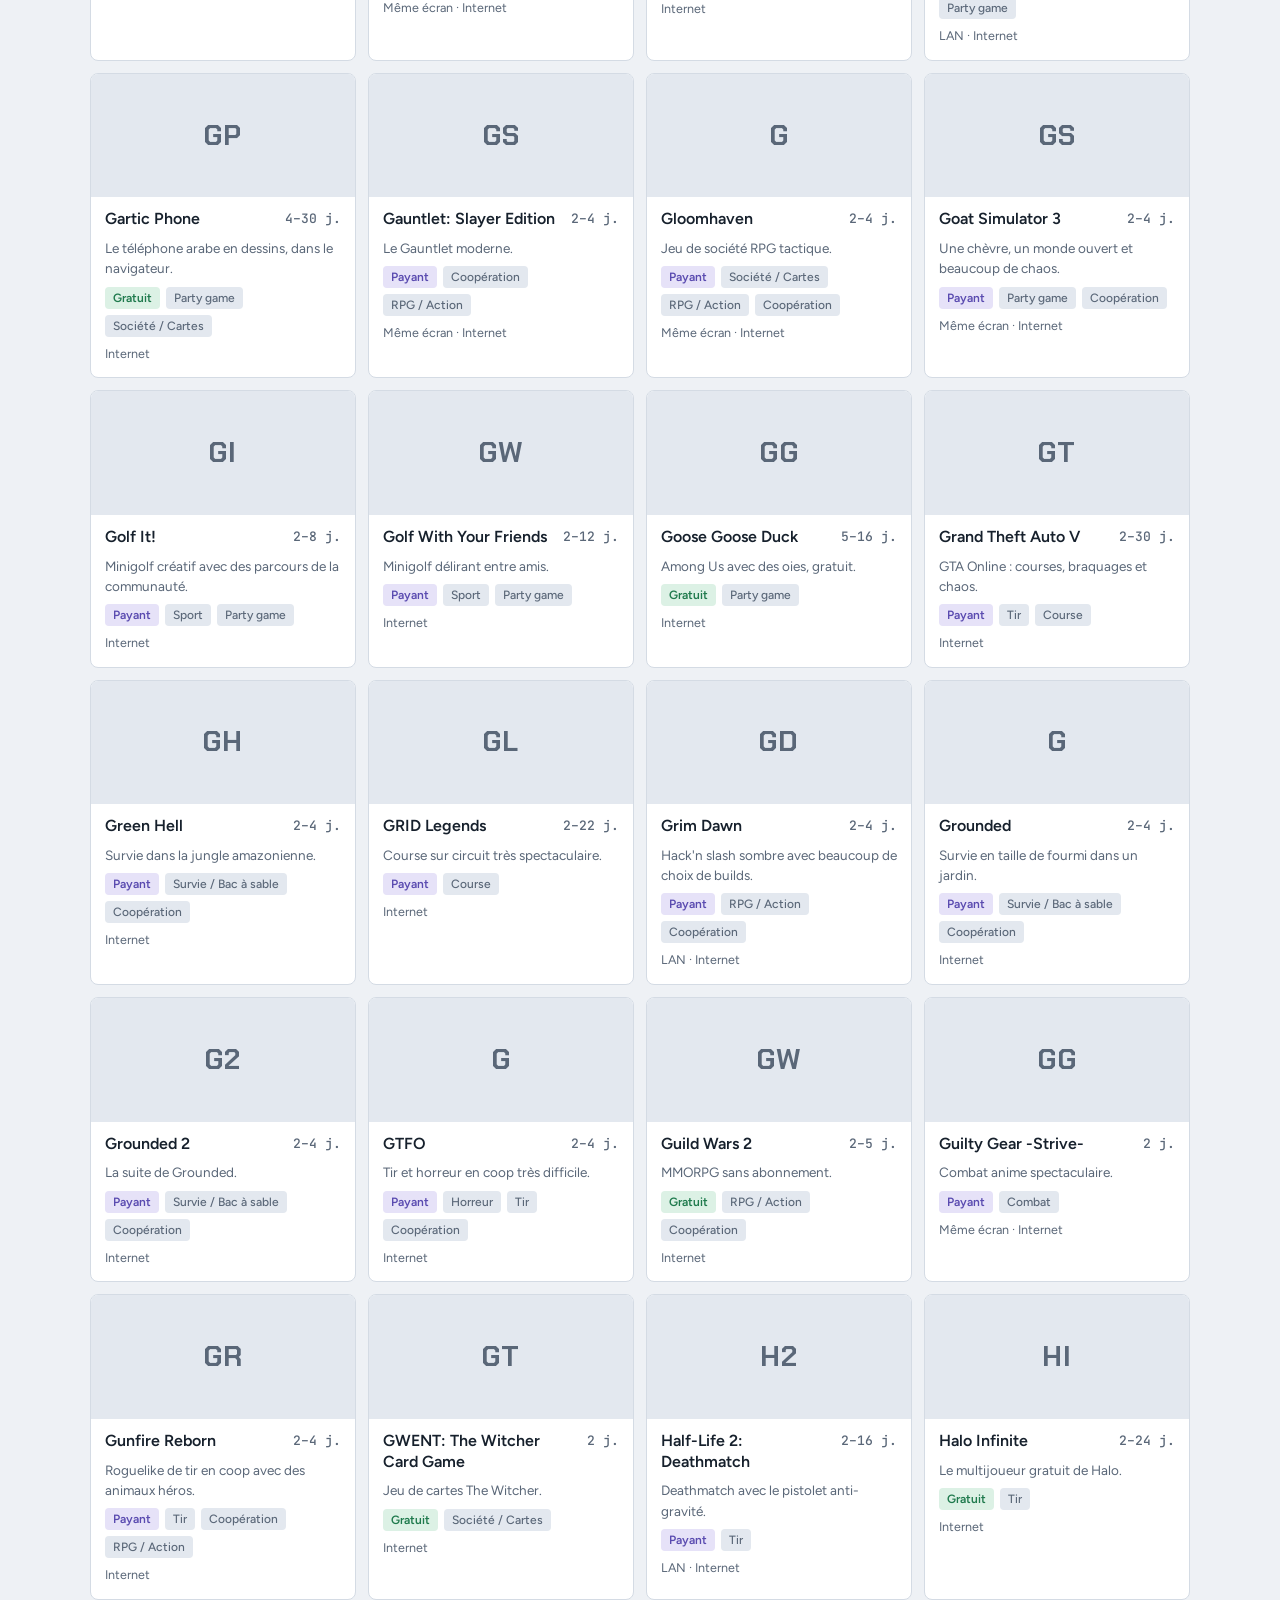
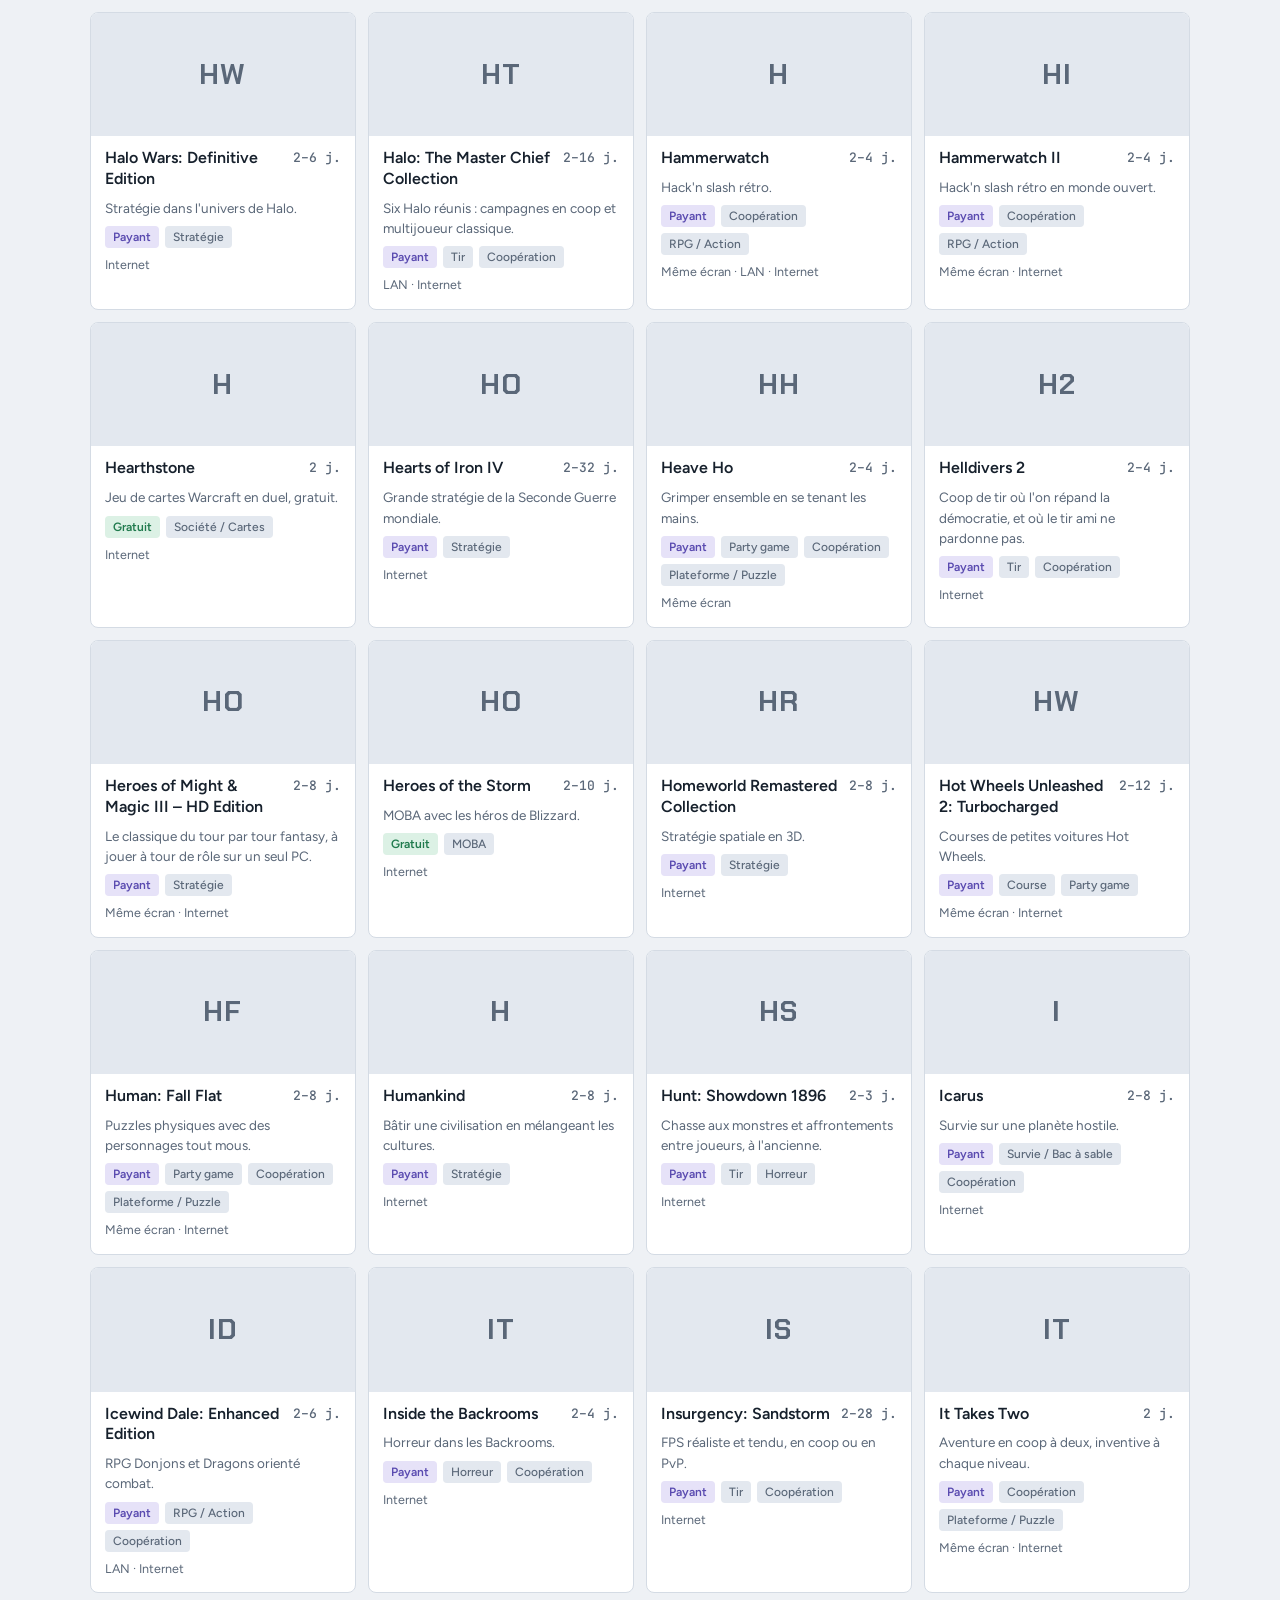
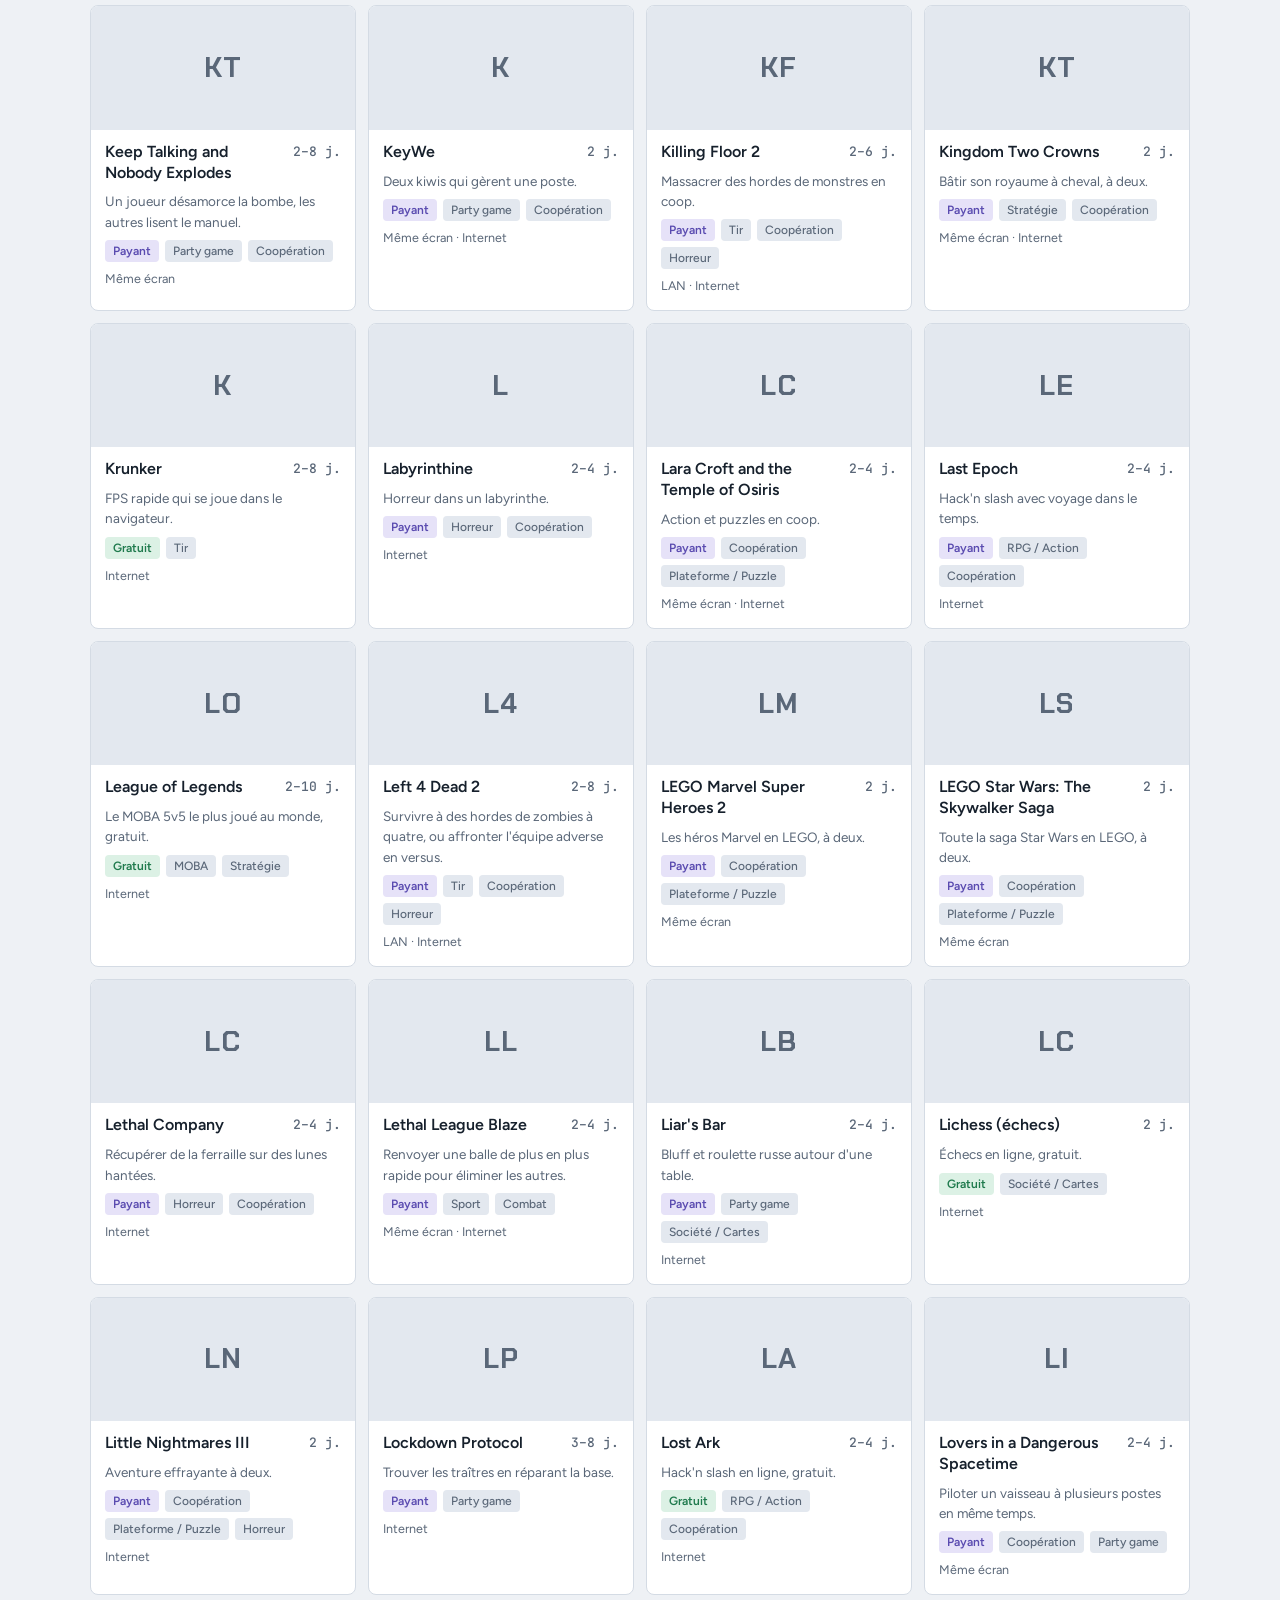
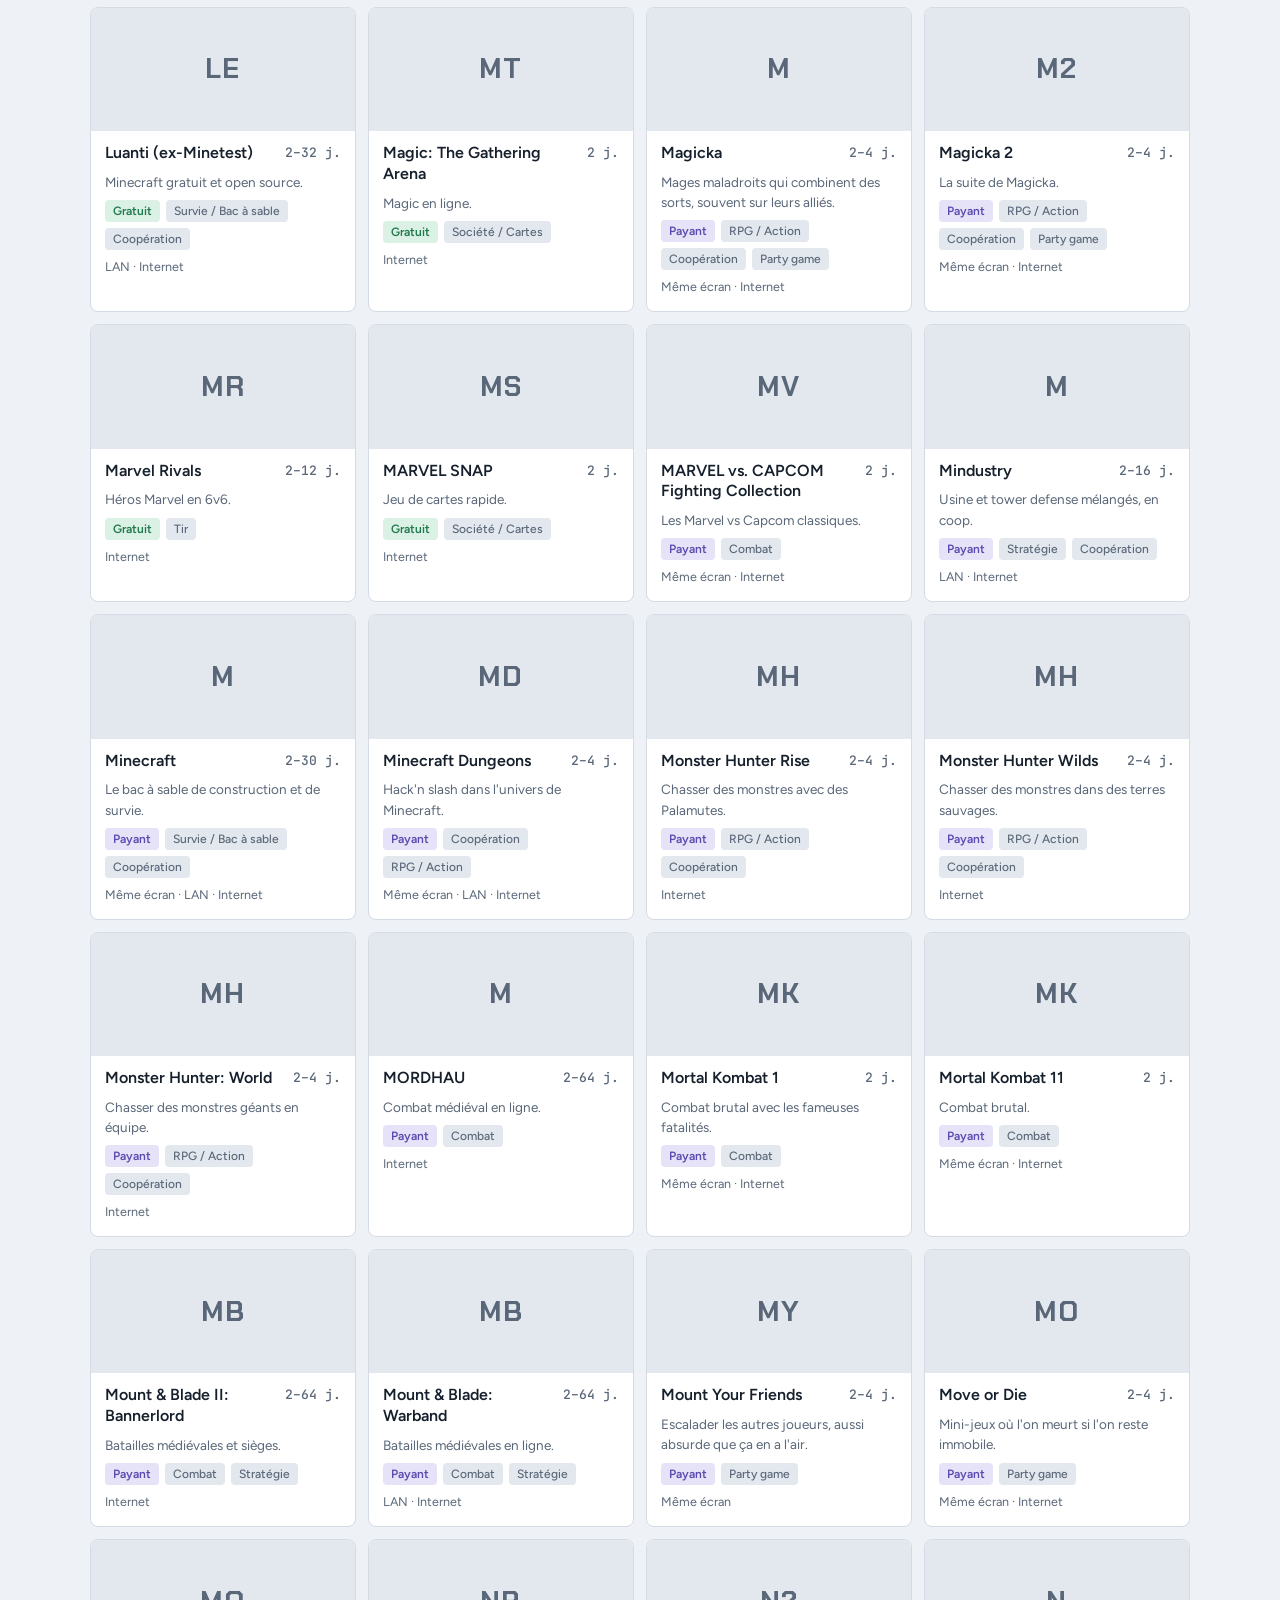
==== commit 0b6477b7: "Catalogue allégé : 388 jeux (doublons de séries retirés) Co-Authored-By: Claude Opus 5.5 (1M context" ====
--- a/index.html
+++ b/index.html
@@ -1,12 +1,26 @@
 <!doctype html>
+<html lang="fr">
 <title>LAN &amp; Jeux</title>
 <meta charset="utf-8">
+<meta name="description" content="Près de 400 jeux multijoueurs à jouer en LAN, à filtrer par nombre de joueurs, type de jeu, prix et connexion.">
+<meta property="og:type" content="website">
+<meta property="og:site_name" content="LAN &amp; Jeux">
+<meta property="og:title" content="LAN &amp; Jeux : quel jeu lancer en LAN ?">
+<meta property="og:description" content="Près de 400 jeux multijoueurs à jouer en LAN, à filtrer par nombre de joueurs, type de jeu, prix et connexion.">
+<meta property="og:url" content="https://jvtechsolutions60-a11y.github.io/lan-jeux/">
+<meta property="og:image" content="https://jvtechsolutions60-a11y.github.io/lan-jeux/og.png">
+<meta property="og:image:width" content="1200">
+<meta property="og:image:height" content="630">
+<meta property="og:locale" content="fr_FR">
+<meta name="twitter:card" content="summary_large_image">
+<meta name="theme-color" content="#e0821c">
+<link rel="icon" href="favicon.svg" type="image/svg+xml">
 <meta name="viewport" content="width=device-width, initial-scale=1, viewport-fit=cover">
 <meta name="claude:viewport-fit-sides" content="cover">
 <link rel="preconnect" href="https://fonts.googleapis.com">
 <link rel="preconnect" href="https://fonts.gstatic.com" crossorigin>
 <link rel="stylesheet" href="https://fonts.googleapis.com/css2?family=Chakra+Petch:wght@500;700&family=Figtree:wght@400;500;600&family=JetBrains+Mono:wght@500&display=swap">
-<link rel="stylesheet" href="style.css">
+<link rel="stylesheet" href="style.css?v=5">
 
 <div class="wrap">
   <header>
@@ -64,10 +78,10 @@
   </div>
   <div class="grid" id="grid"></div>
 
-  <footer>Images et pages des jeux : Steam. Les nombres de joueurs indiqués sont ceux du multijoueur. Un jeu marqué « Internet » demande une connexion, même en LAN.</footer>
+  <footer><a href="https://github.com/jvtechsolutions60-a11y/lan-jeux/issues/new" target="_blank" rel="noopener">Proposer un jeu ou signaler une erreur</a> · Images et pages des jeux : Steam. Les nombres de joueurs indiqués sont ceux du multijoueur. Un jeu marqué « Internet » demande une connexion, même en LAN.</footer>
 </div>
 
-<script src="games.js"></script>
+<script src="games.js?v=6"></script>
 <script>
 const TYPES = {
   tir: "Tir", strategie: "Stratégie", course: "Course", party: "Party game", coop: "Coopération",
--- a/style.css
+++ b/style.css
@@ -135,3 +135,5 @@
   .toolbar .sort, .toolbar .filters-toggle, .toolbar .dice { flex: 1 1 0; min-width: 0; white-space: nowrap; font-size: 14px; padding-inline: 8px; }
 }
 body::before { content: ""; position: fixed; inset: 0 0 auto; height: env(safe-area-inset-top, 0px); z-index: 10; background: var(--bg); }
+
+footer a { color: var(--accent); }
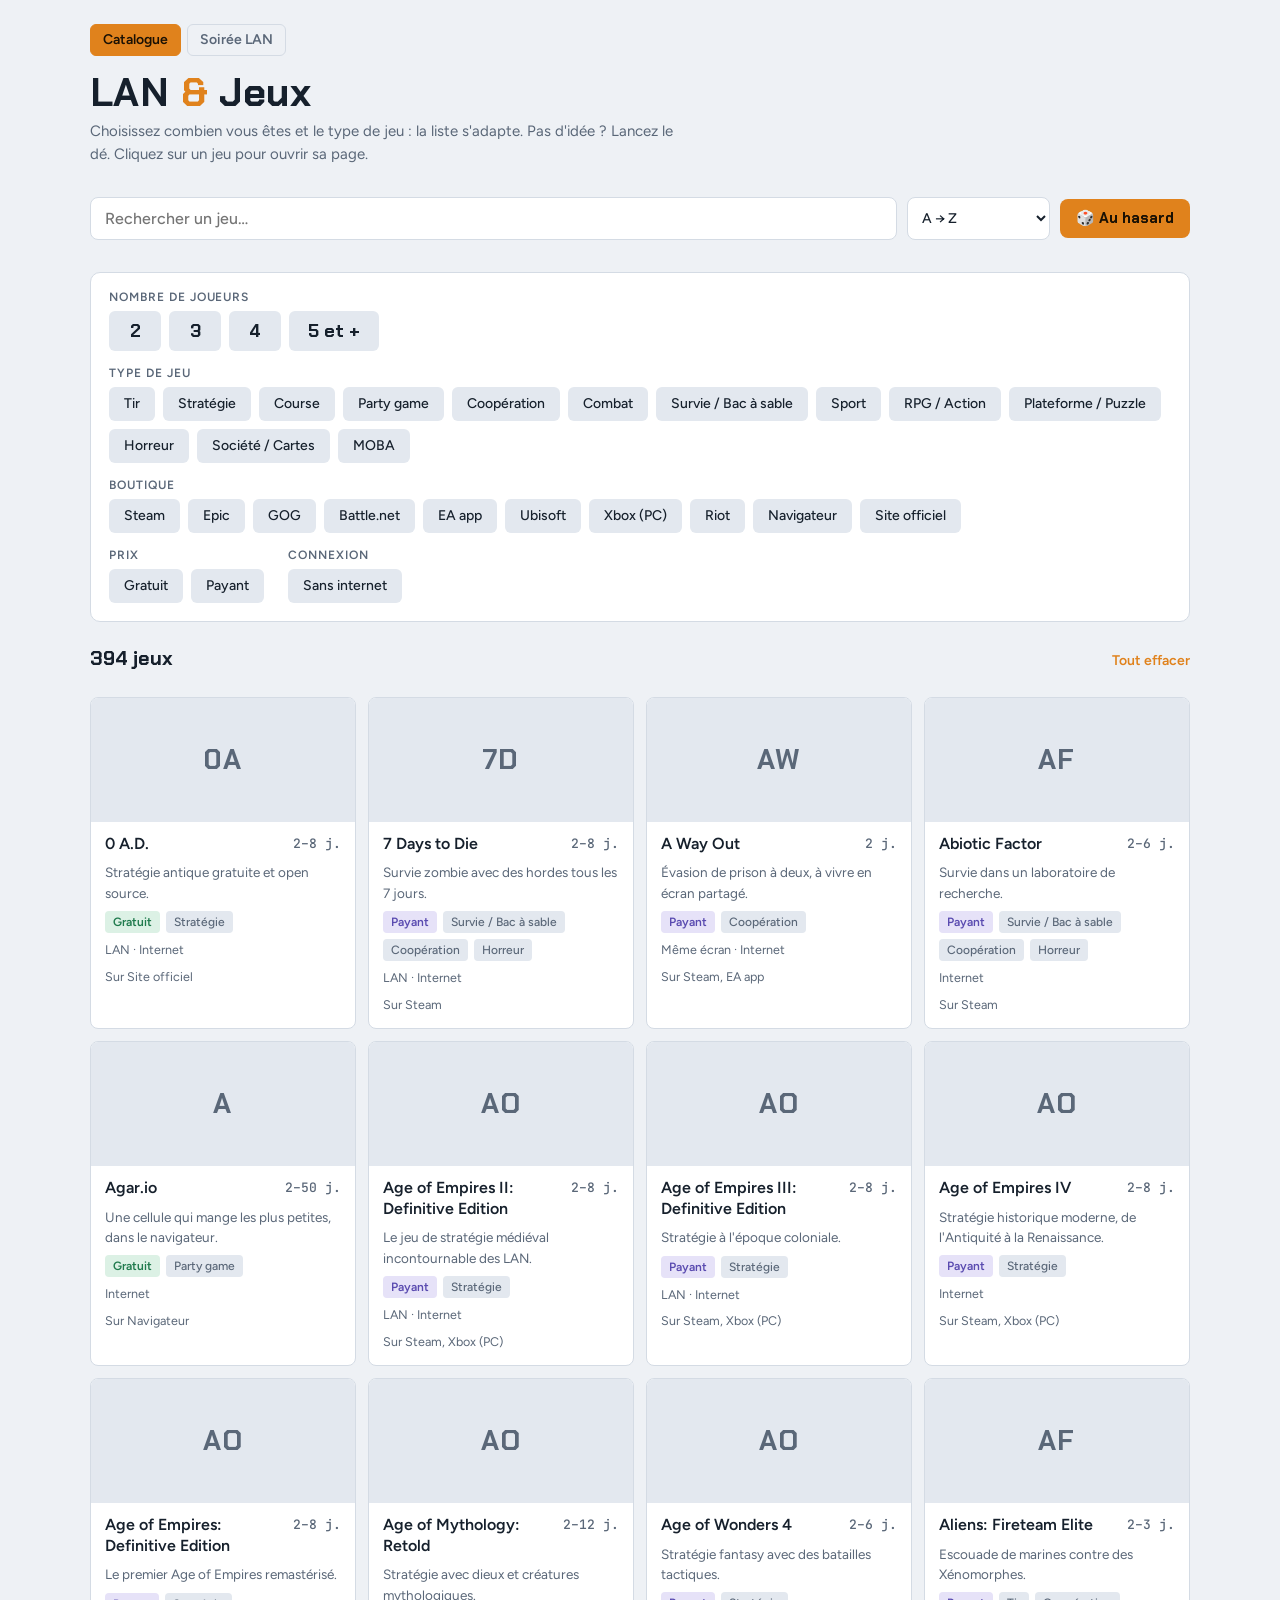
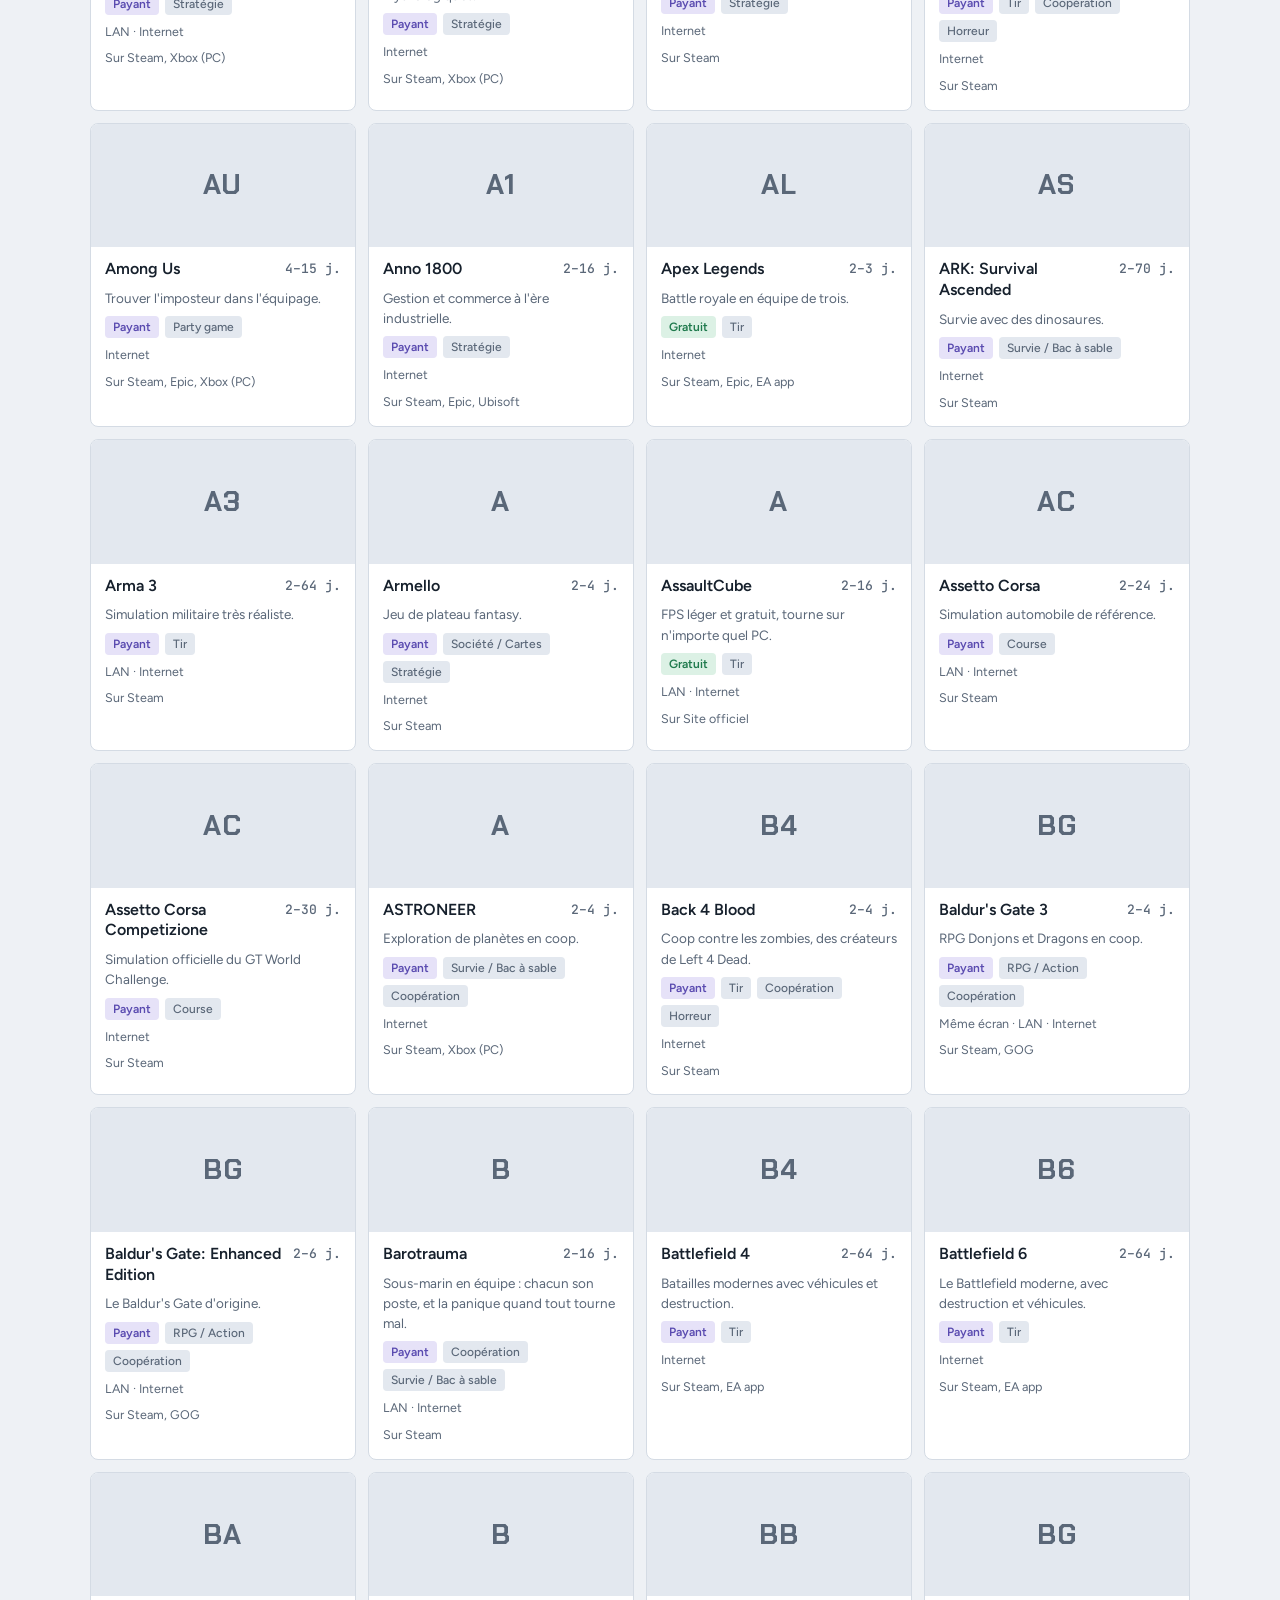
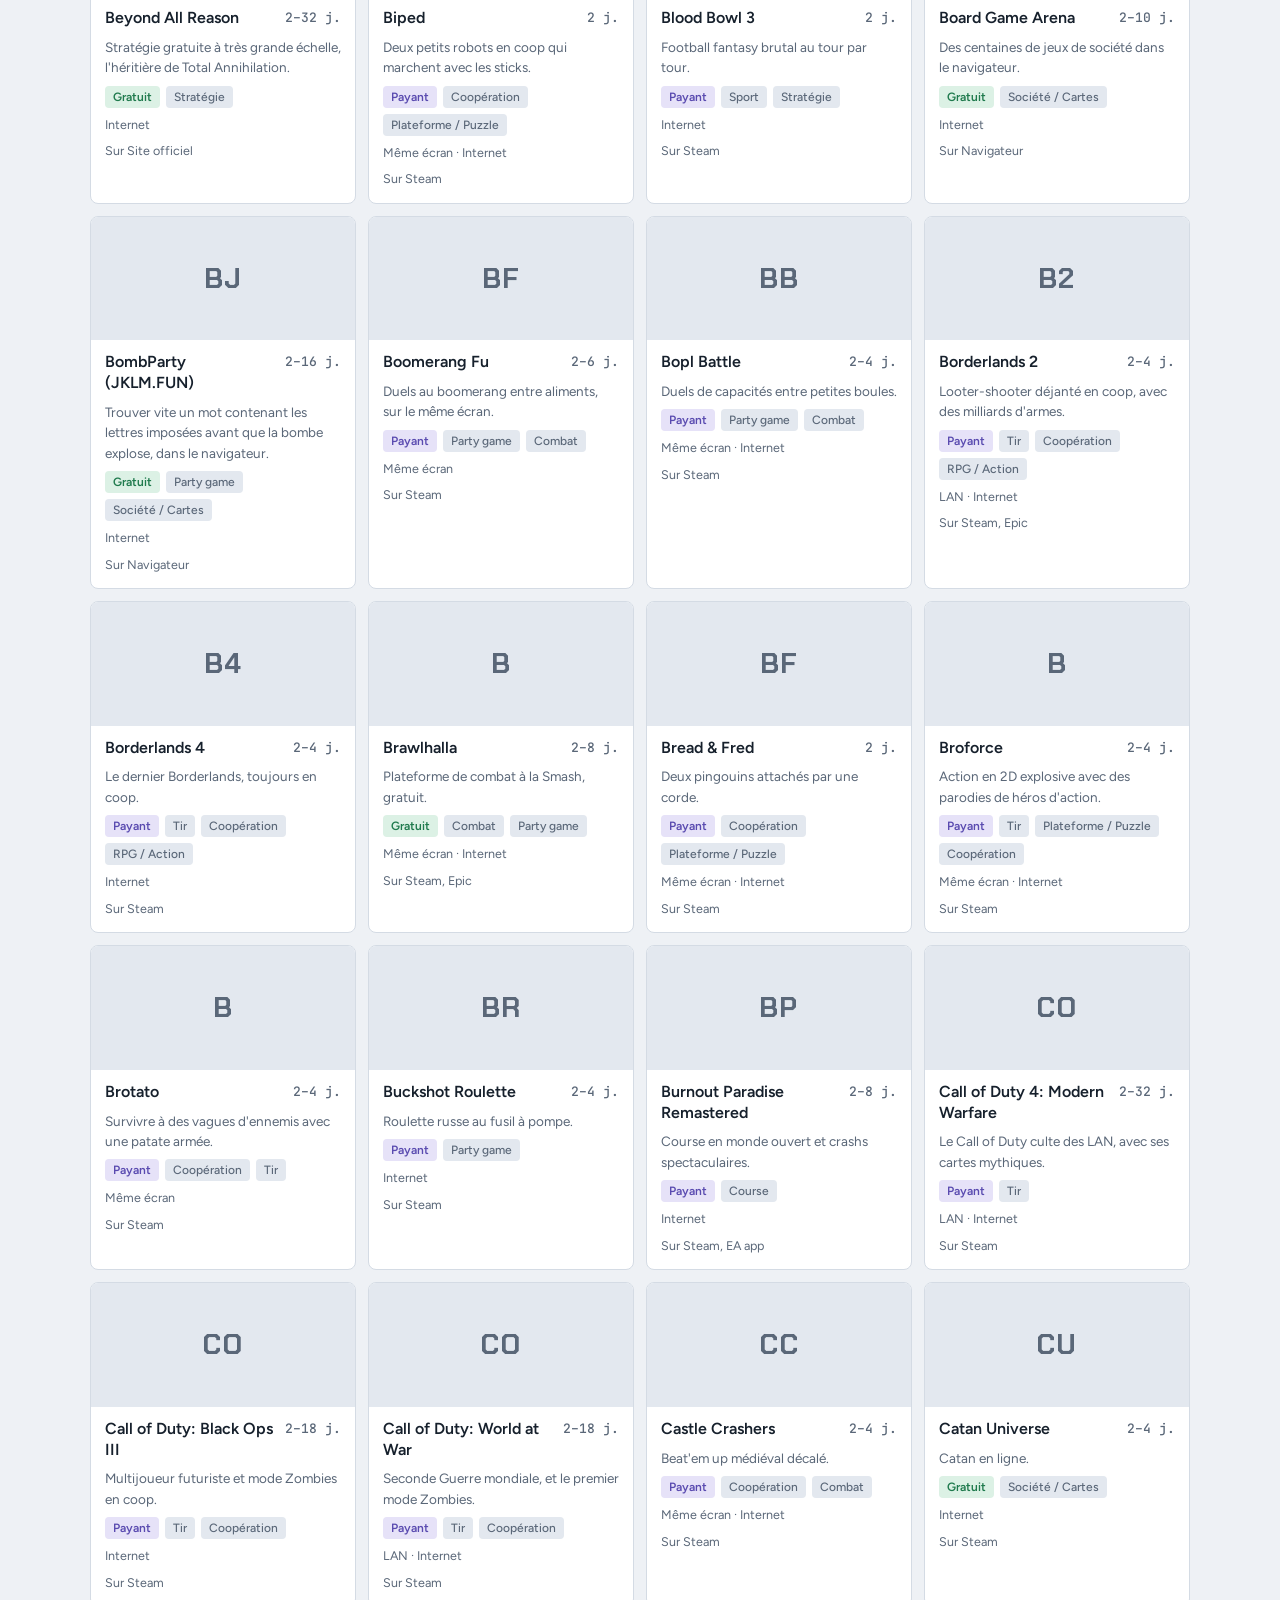
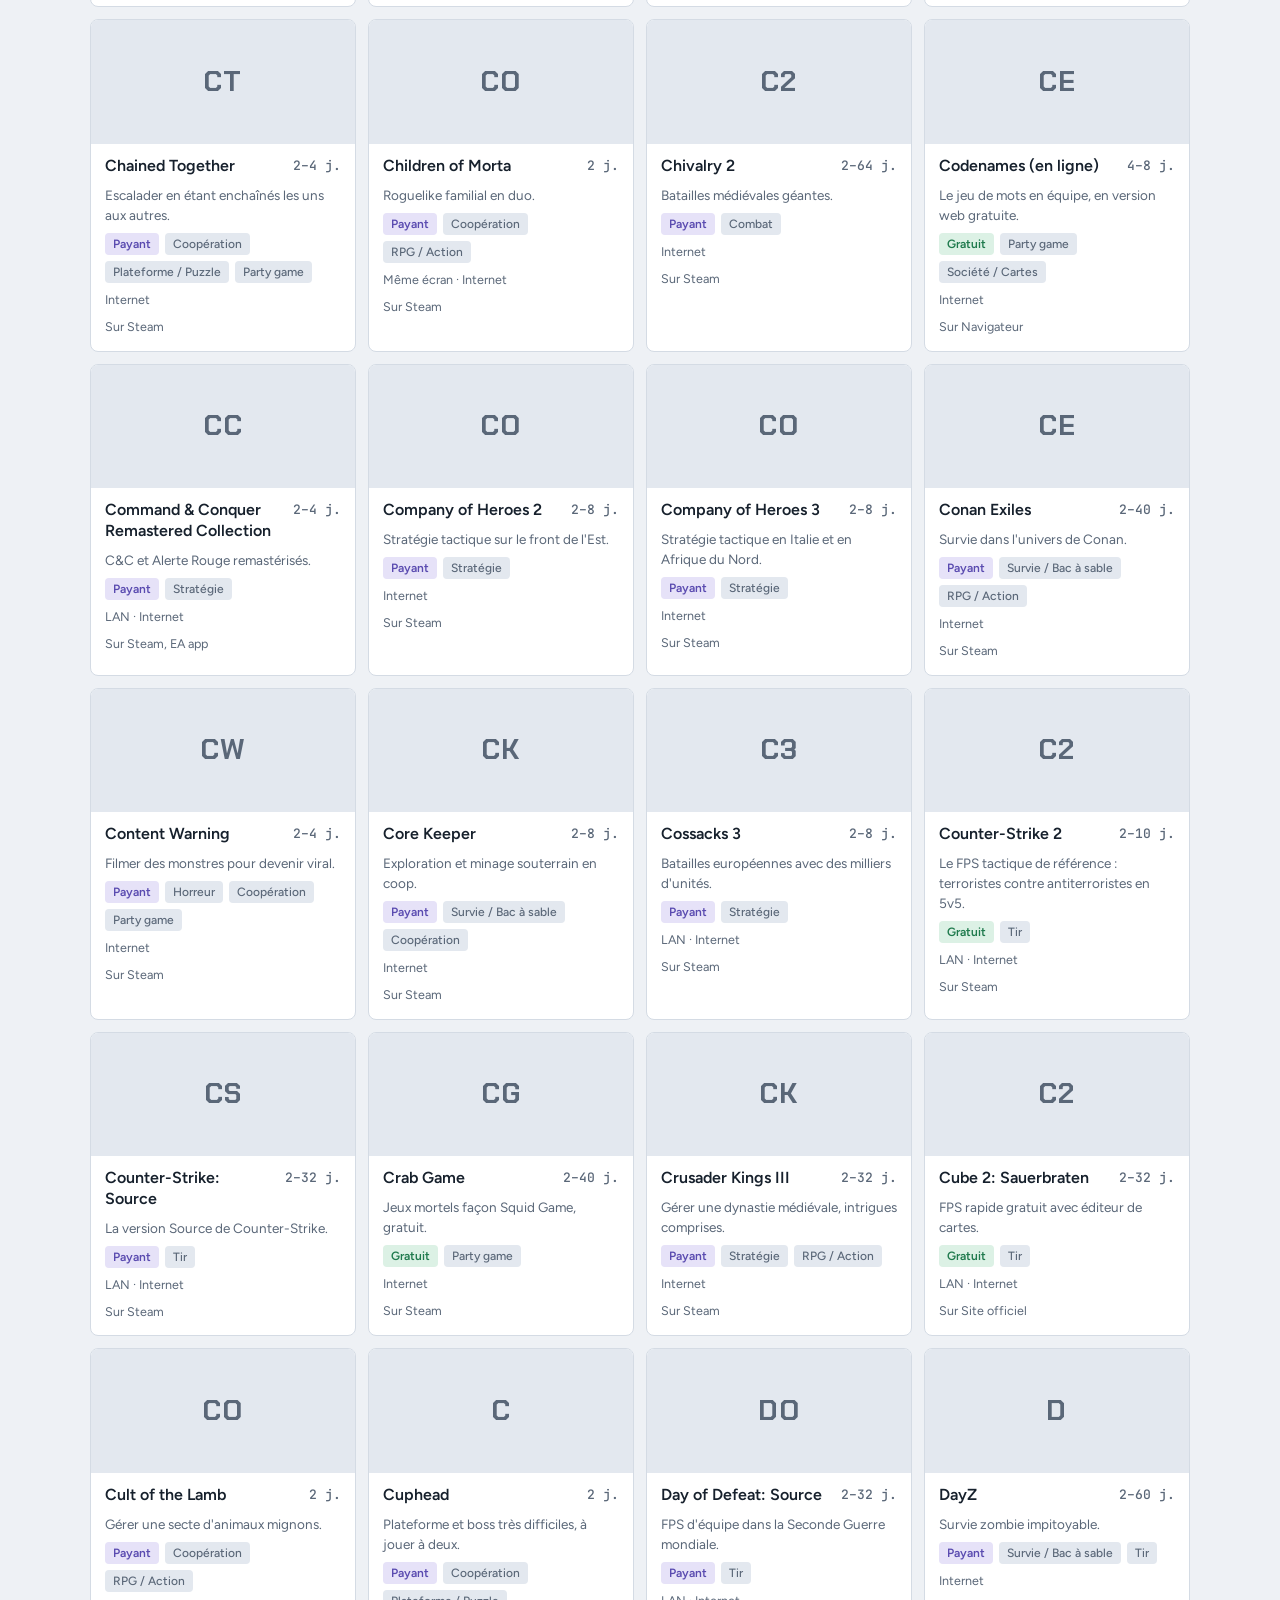
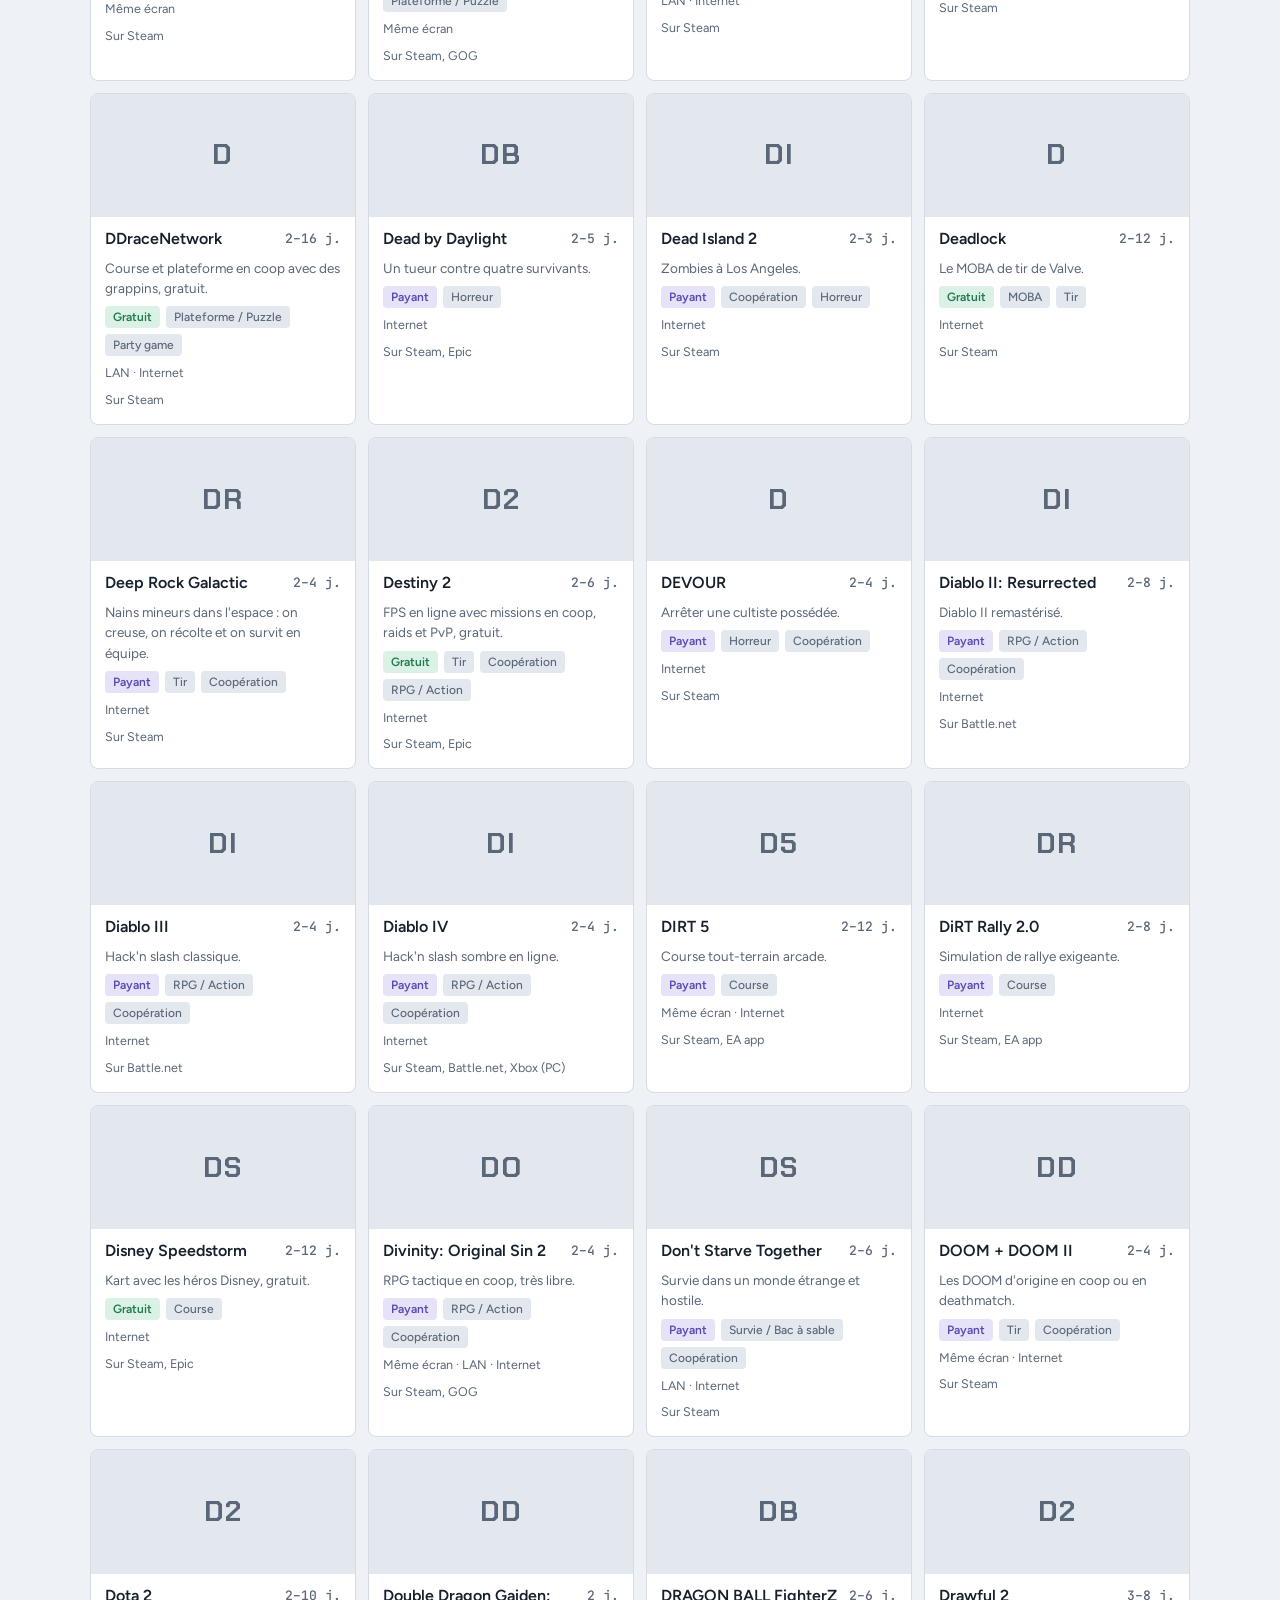
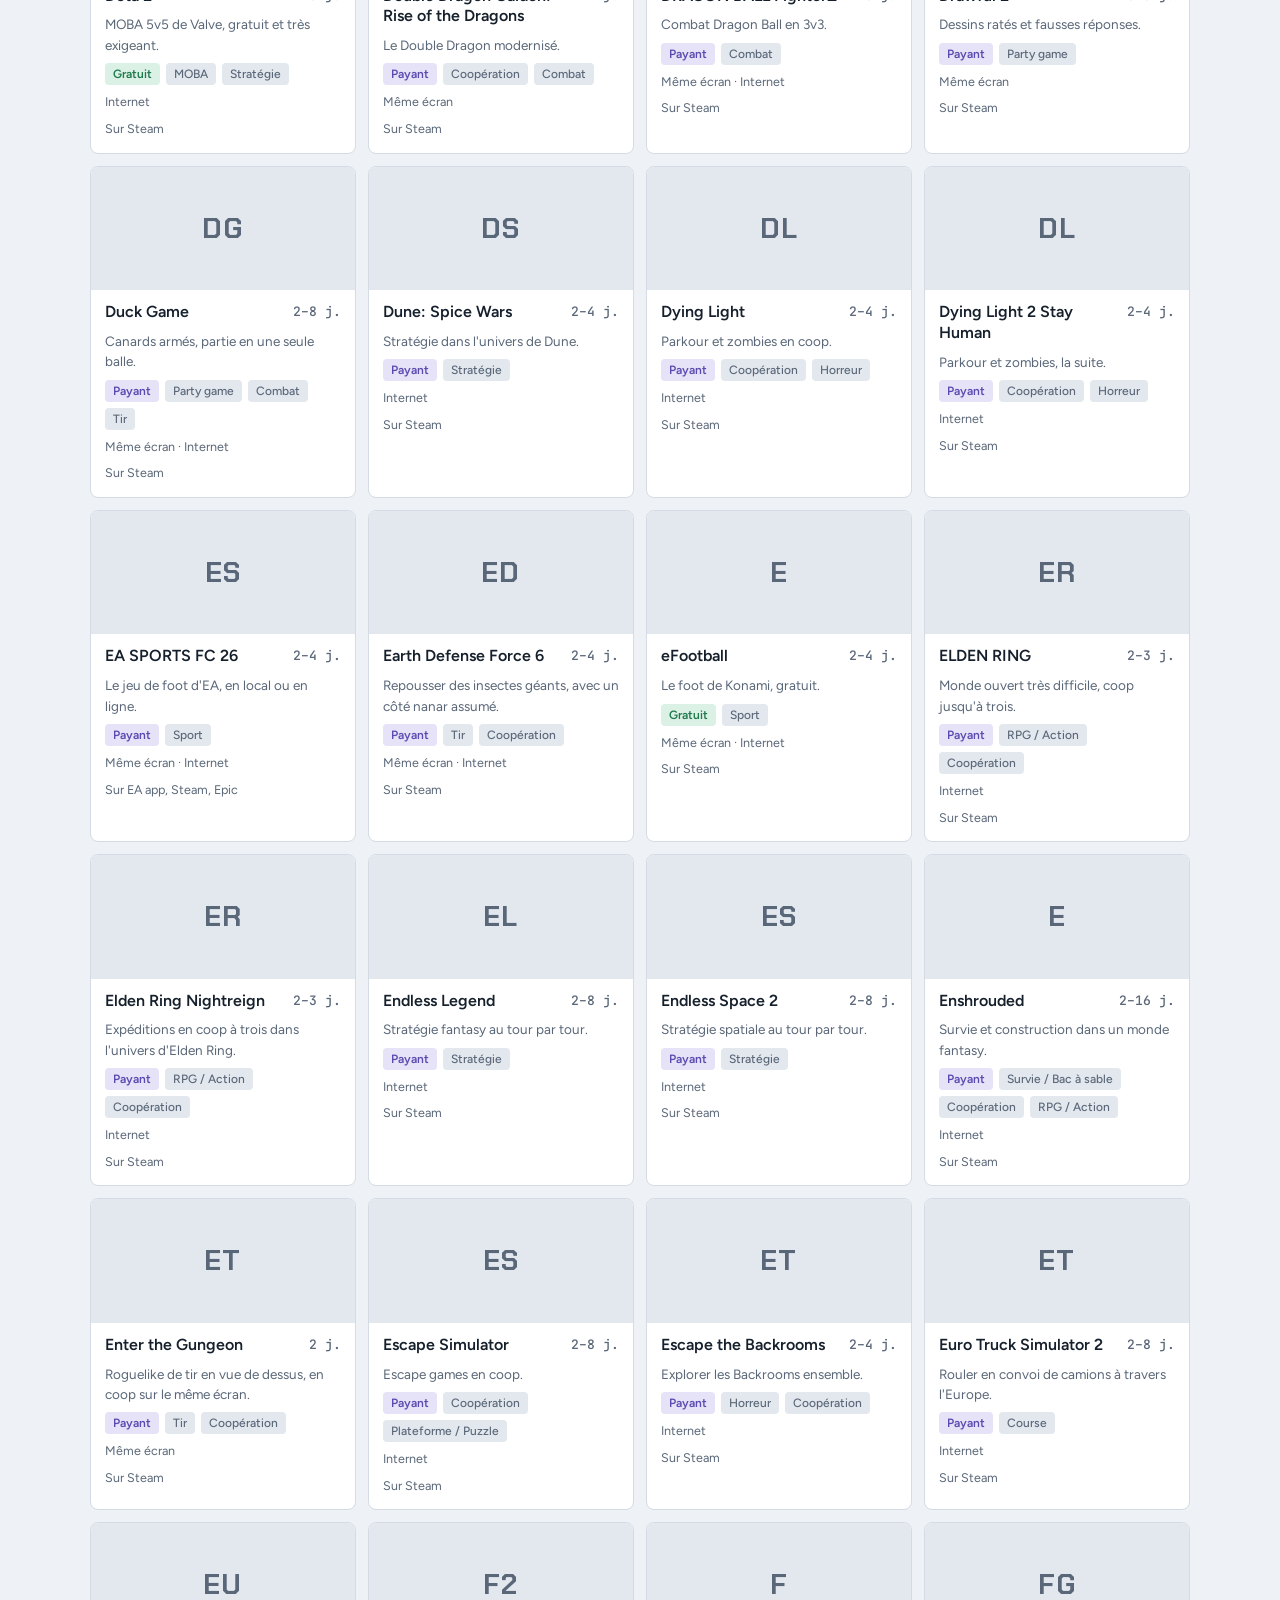
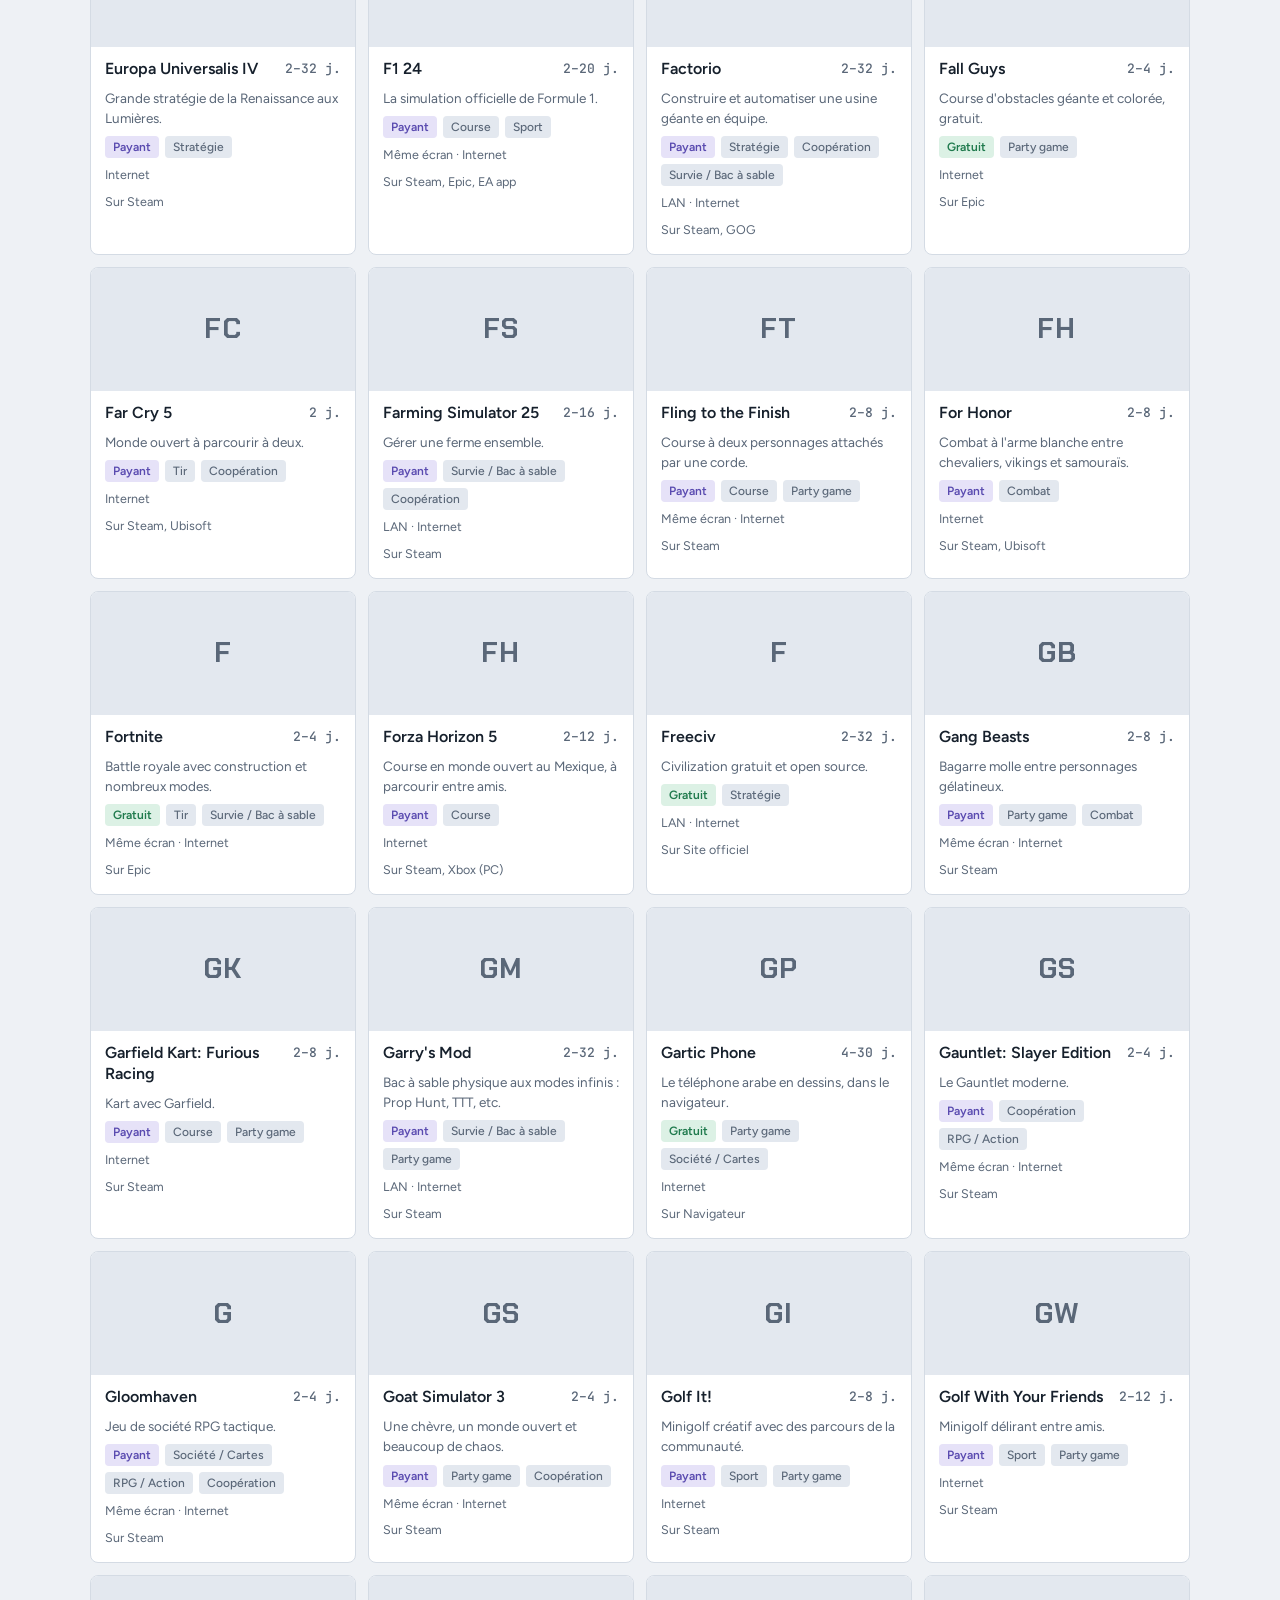
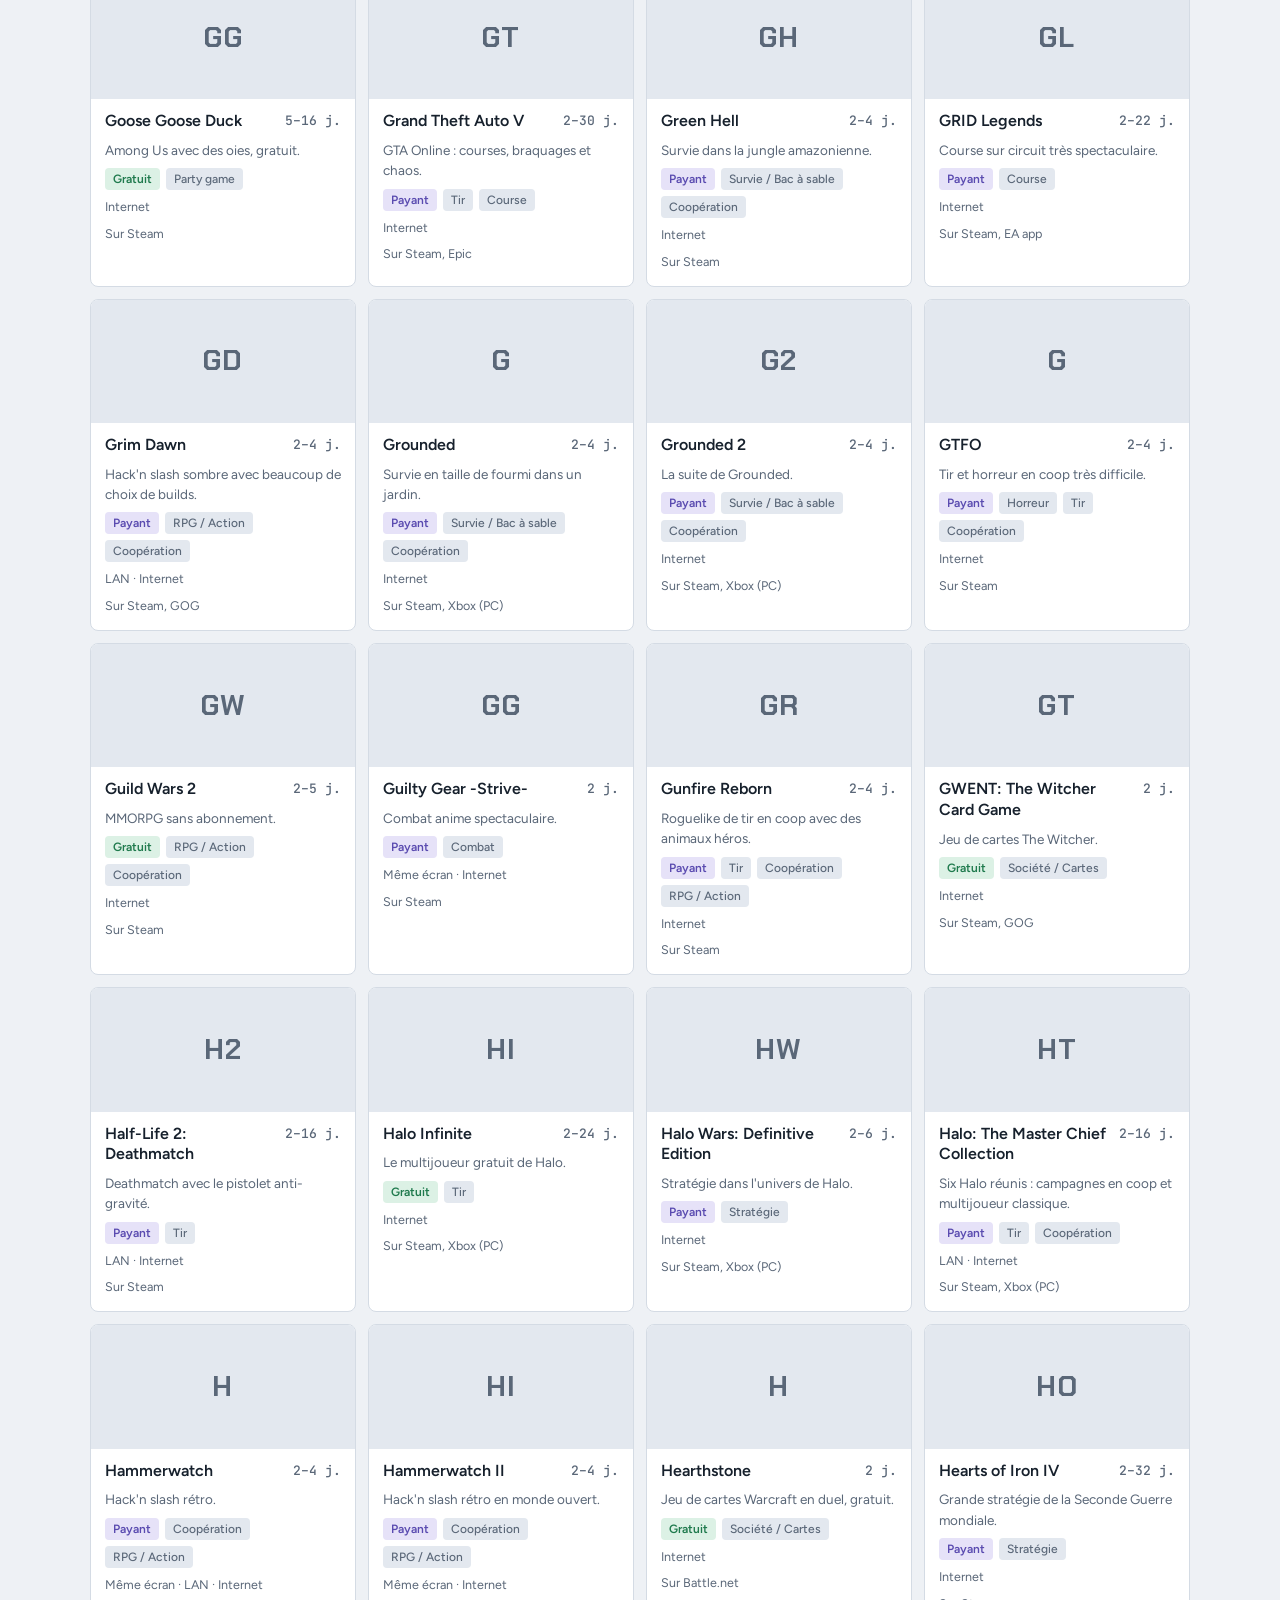
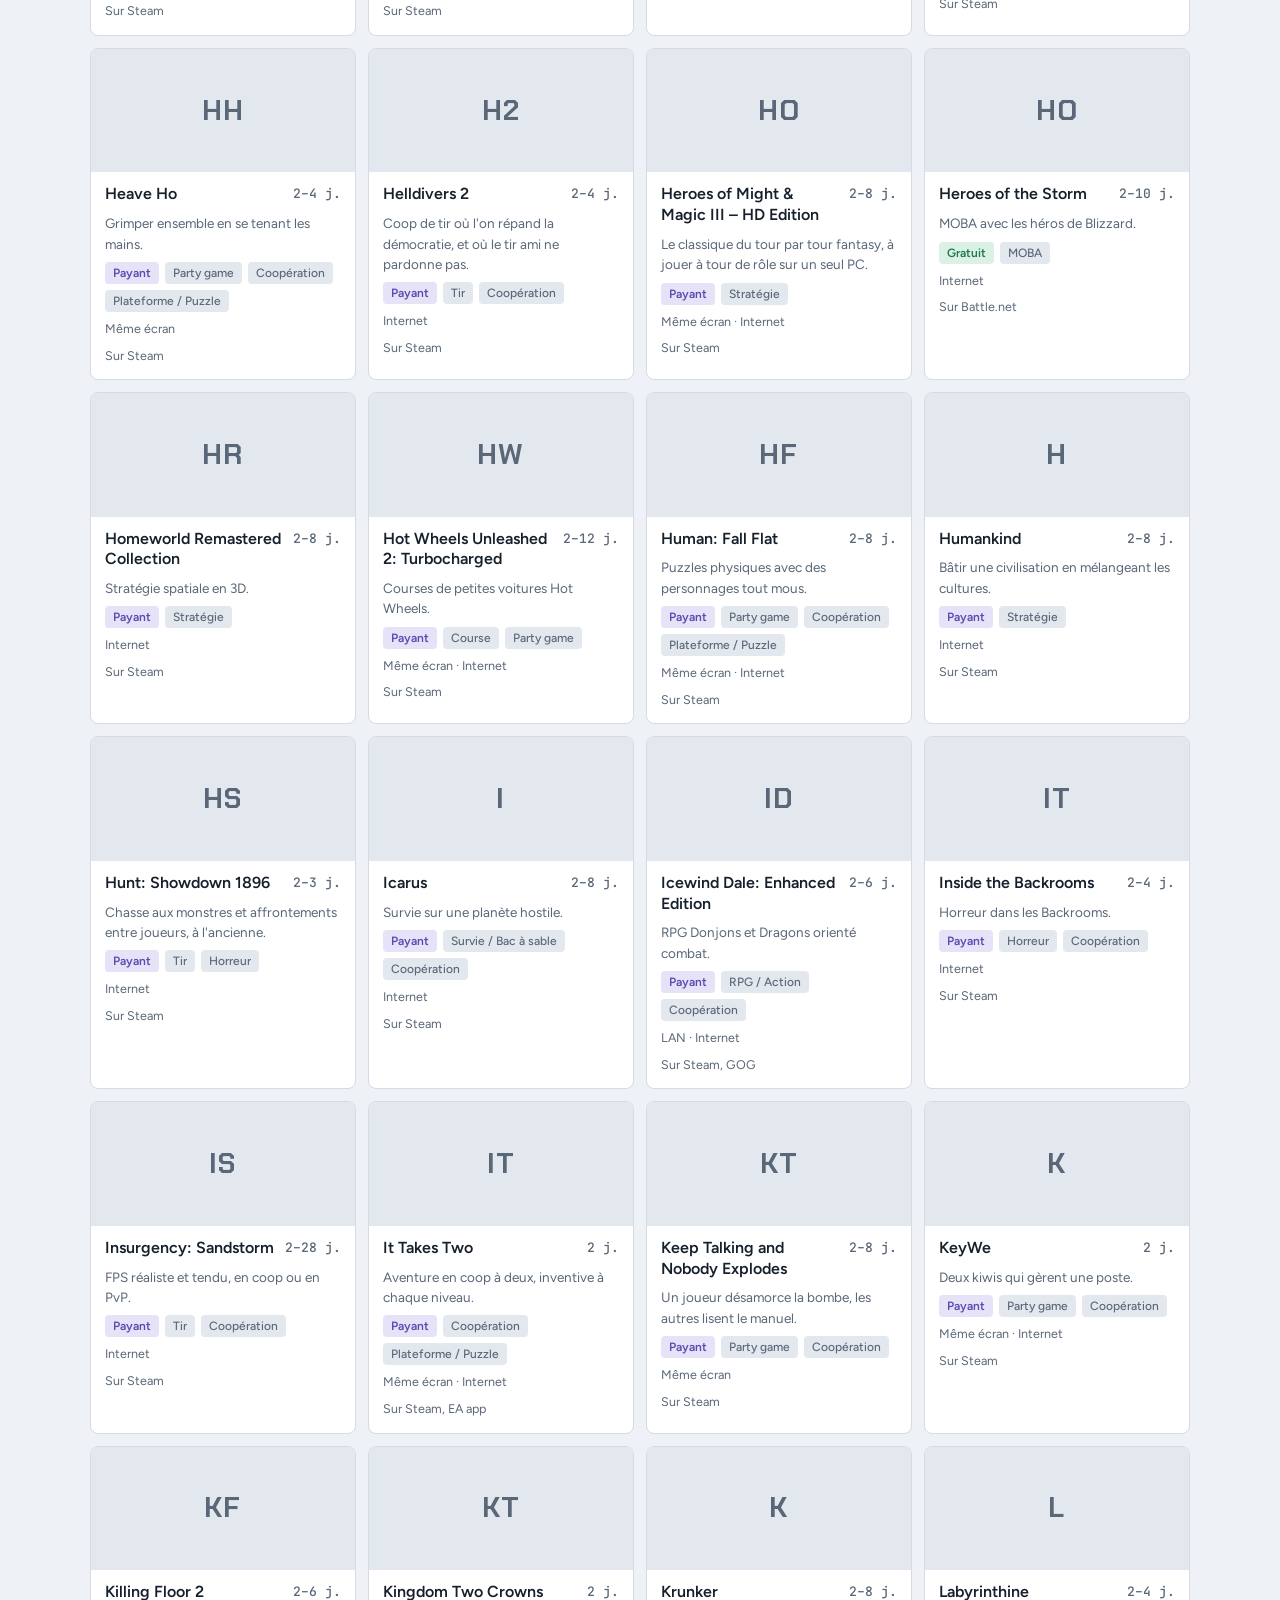
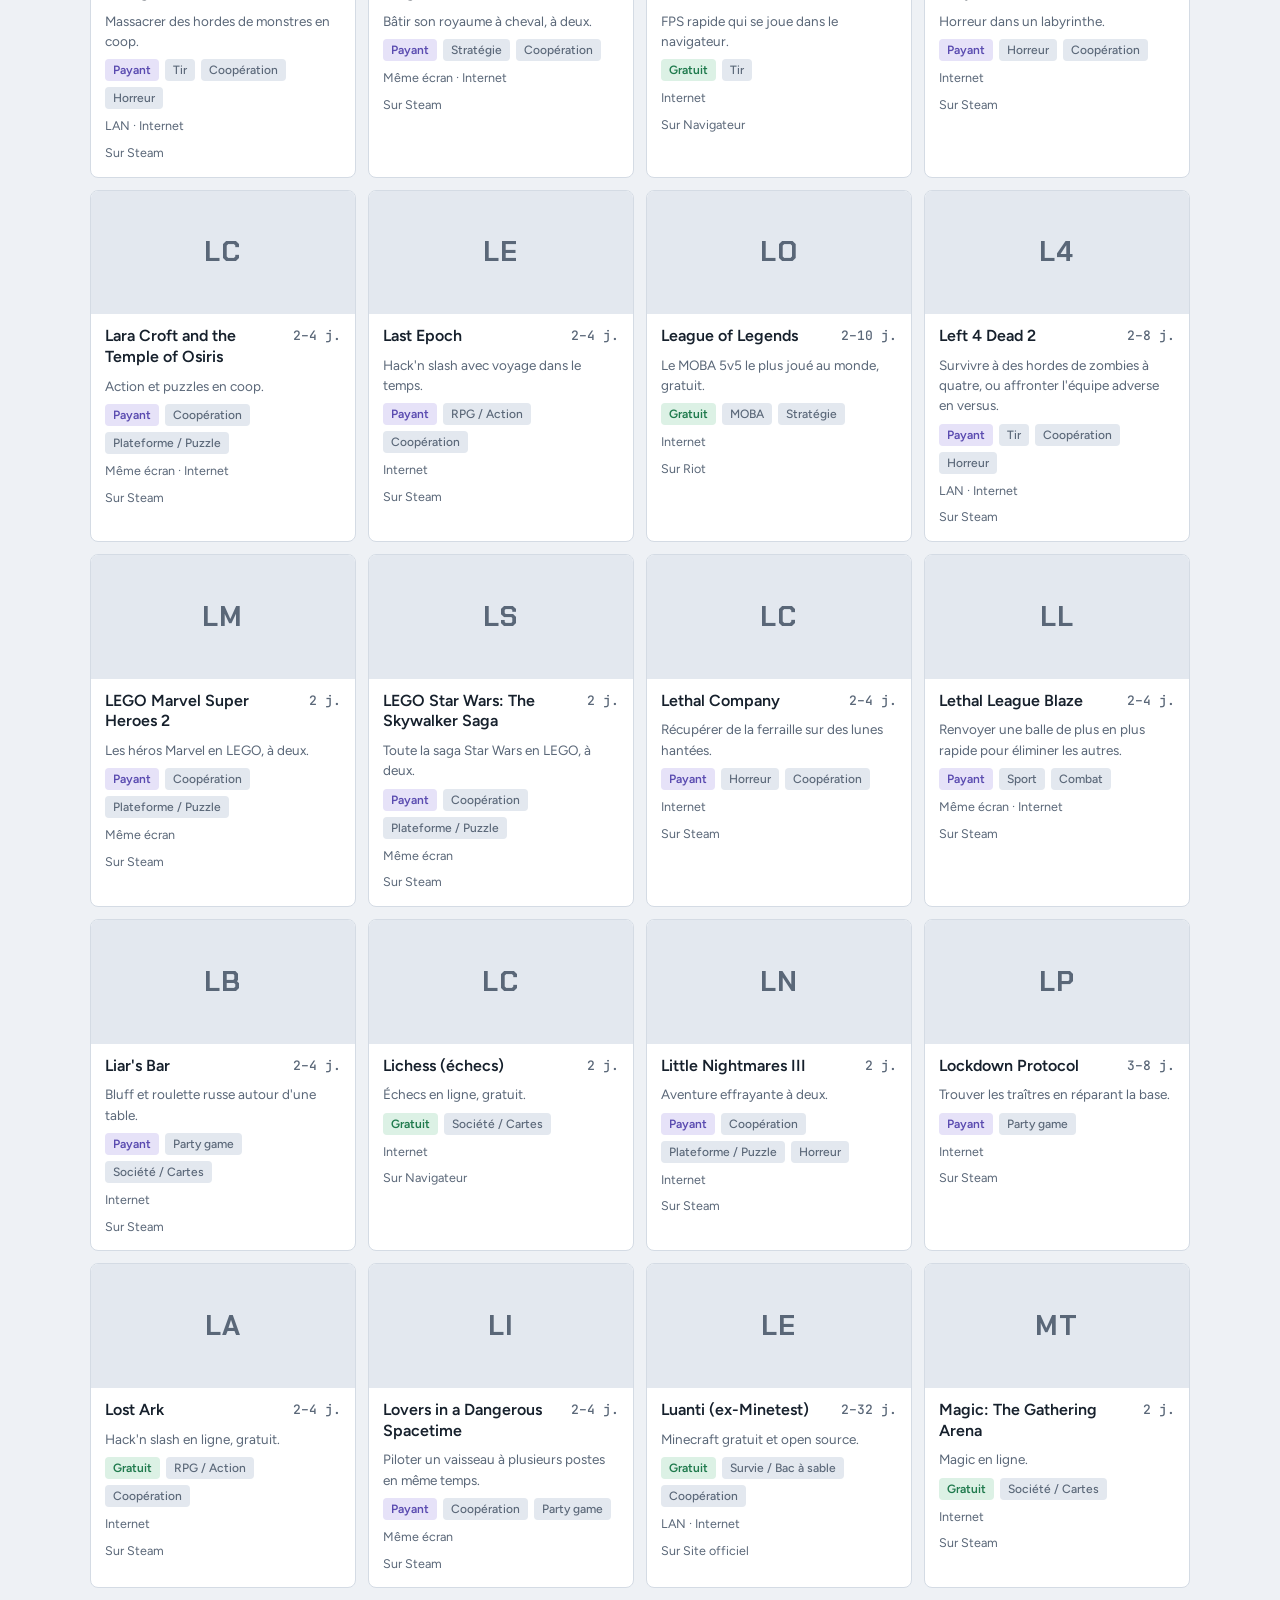
==== commit 1d05b746: "Boutiques : filtre Epic, GOG, Battle.net, EA, Ubisoft, Xbox, Riot, navigateur ; 6 jeux ajoutés Rocke" ====
--- a/index.html
+++ b/index.html
@@ -2,11 +2,11 @@
 <html lang="fr">
 <title>LAN &amp; Jeux</title>
 <meta charset="utf-8">
-<meta name="description" content="Près de 400 jeux multijoueurs à jouer en LAN, à filtrer par nombre de joueurs, type de jeu, prix et connexion.">
+<meta name="description" content="Près de 400 jeux multijoueurs à jouer en LAN, à filtrer par nombre de joueurs, type de jeu, boutique, prix et connexion.">
 <meta property="og:type" content="website">
 <meta property="og:site_name" content="LAN &amp; Jeux">
 <meta property="og:title" content="LAN &amp; Jeux : quel jeu lancer en LAN ?">
-<meta property="og:description" content="Près de 400 jeux multijoueurs à jouer en LAN, à filtrer par nombre de joueurs, type de jeu, prix et connexion.">
+<meta property="og:description" content="Près de 400 jeux multijoueurs à jouer en LAN, à filtrer par nombre de joueurs, type de jeu, boutique, prix et connexion.">
 <meta property="og:url" content="https://jvtechsolutions60-a11y.github.io/lan-jeux/">
 <meta property="og:image" content="https://jvtechsolutions60-a11y.github.io/lan-jeux/og.png">
 <meta property="og:image:width" content="1200">
@@ -60,6 +60,10 @@
       <div class="label" id="lbl-types">Type de jeu</div>
       <div class="chips" id="types" role="group" aria-labelledby="lbl-types"></div>
     </div>
+    <div class="group">
+      <div class="label" id="lbl-stores">Boutique</div>
+      <div class="chips" id="stores" role="group" aria-labelledby="lbl-stores"></div>
+    </div>
     <div class="row">
       <div class="group">
         <div class="label" id="lbl-price">Prix</div>
@@ -78,10 +82,10 @@
   </div>
   <div class="grid" id="grid"></div>
 
-  <footer><a href="https://github.com/jvtechsolutions60-a11y/lan-jeux/issues/new" target="_blank" rel="noopener">Proposer un jeu ou signaler une erreur</a> · Images et pages des jeux : Steam. Les nombres de joueurs indiqués sont ceux du multijoueur. Un jeu marqué « Internet » demande une connexion, même en LAN.</footer>
+  <footer><a href="https://github.com/jvtechsolutions60-a11y/lan-jeux/issues/new" target="_blank" rel="noopener">Proposer un jeu ou signaler une erreur</a> · Images : Steam. Boutiques indiquées : les principales, la liste n'est pas exhaustive. Les nombres de joueurs indiqués sont ceux du multijoueur. Un jeu marqué « Internet » demande une connexion, même en LAN.</footer>
 </div>
 
-<script src="games.js?v=6"></script>
+<script src="games.js?v=7"></script>
 <script>
 const TYPES = {
   tir: "Tir", strategie: "Stratégie", course: "Course", party: "Party game", coop: "Coopération",
@@ -92,14 +96,13 @@
 const PLAYERS = [["2", 2], ["3", 3], ["4", 4], ["5 et +", 5]];
 
 const norm = t => t.normalize("NFD").replace(/[\u0300-\u036f]/g, "").toLowerCase();
+const STORES = window.STORES;
 const games = (window.GAMES || []).map(([name, min, max, types, free, modes, link, desc]) => ({
   name, min, max, desc: desc || "", types: types.split(" "), free: !!free, modes: modes.split(""),
-  appid: typeof link === "number" ? link : null, key: norm(name),
-  url: typeof link === "number" ? "https://store.steampowered.com/app/" + link + "/"
-    : link || "https://store.steampowered.com/search/?term=" + encodeURIComponent(name)
+  key: norm(name), ...window.gameLinks(name, link)
 }));
 
-const state = { players: null, types: new Set(), price: null, offline: false, q: "", sort: "name" };
+const state = { players: null, types: new Set(), stores: new Set(), price: null, offline: false, q: "", sort: "name" };
 const SORTS = {
   name: (a, b) => a.name.localeCompare(b.name, "fr"),
   max: (a, b) => b.max - a.max || a.name.localeCompare(b.name, "fr"),
@@ -125,6 +128,11 @@
     state.types.has(key) ? state.types.delete(key) : state.types.add(key); update();
   })));
 
+  const st = document.getElementById("stores"); st.replaceChildren();
+  Object.entries(STORES).forEach(([key, label]) => st.append(chip(label, state.stores.has(key), () => {
+    state.stores.has(key) ? state.stores.delete(key) : state.stores.add(key); update();
+  })));
+
   const pr = document.getElementById("price"); pr.replaceChildren();
   [["Gratuit", "free"], ["Payant", "paid"]].forEach(([label, v]) => pr.append(chip(label, state.price === v, () => {
     state.price = state.price === v ? null : v; update();
@@ -140,6 +148,7 @@
     if (n === 5 ? g.max < 5 : (n < g.min || n > g.max)) return false;
   }
   if (state.types.size && !g.types.some(t => state.types.has(t))) return false;
+  if (state.stores.size && !g.stores.some(s => state.stores.has(s))) return false;
   if (state.price === "free" && !g.free) return false;
   if (state.price === "paid" && g.free) return false;
   if (state.offline && !g.modes.some(m => m === "l" || m === "e")) return false;
@@ -177,7 +186,8 @@
     <p class="desc"></p>
     <div class="tags"><span class="tag price ${g.free ? "free" : "paid"}">${g.free ? "Gratuit" : "Payant"}</span>
     ${g.types.map(t => `<span class="tag">${TYPES[t]}</span>`).join("")}</div>
-    <div class="modes">${g.modes.map(m => MODES[m]).join(" · ")}</div>`;
+    <div class="modes">${g.modes.map(m => MODES[m]).join(" · ")}</div>
+    <div class="modes">Sur ${g.stores.map(s => STORES[s]).join(", ")}</div>`;
   body.querySelector("h2").textContent = g.name;
   const d = body.querySelector(".desc");
   if (g.desc) d.textContent = g.desc; else d.remove();
@@ -218,7 +228,7 @@
 
 function update() {
   renderFilters(); renderGrid();
-  const n = (state.players !== null) + state.types.size + (state.price !== null) + state.offline;
+  const n = (state.players !== null) + state.types.size + state.stores.size + (state.price !== null) + state.offline;
   document.getElementById("filters-n").textContent = n ? "(" + n + ")" : "";
 }
 document.getElementById("filters-toggle").addEventListener("click", e => {
@@ -227,7 +237,7 @@
   e.currentTarget.setAttribute("aria-expanded", !f.classList.contains("collapsed"));
 });
 document.getElementById("reset").addEventListener("click", () => {
-  state.players = null; state.types.clear(); state.price = null; state.offline = false;
+  state.players = null; state.types.clear(); state.stores.clear(); state.price = null; state.offline = false;
   state.q = ""; document.getElementById("search").value = ""; update();
 });
 update();
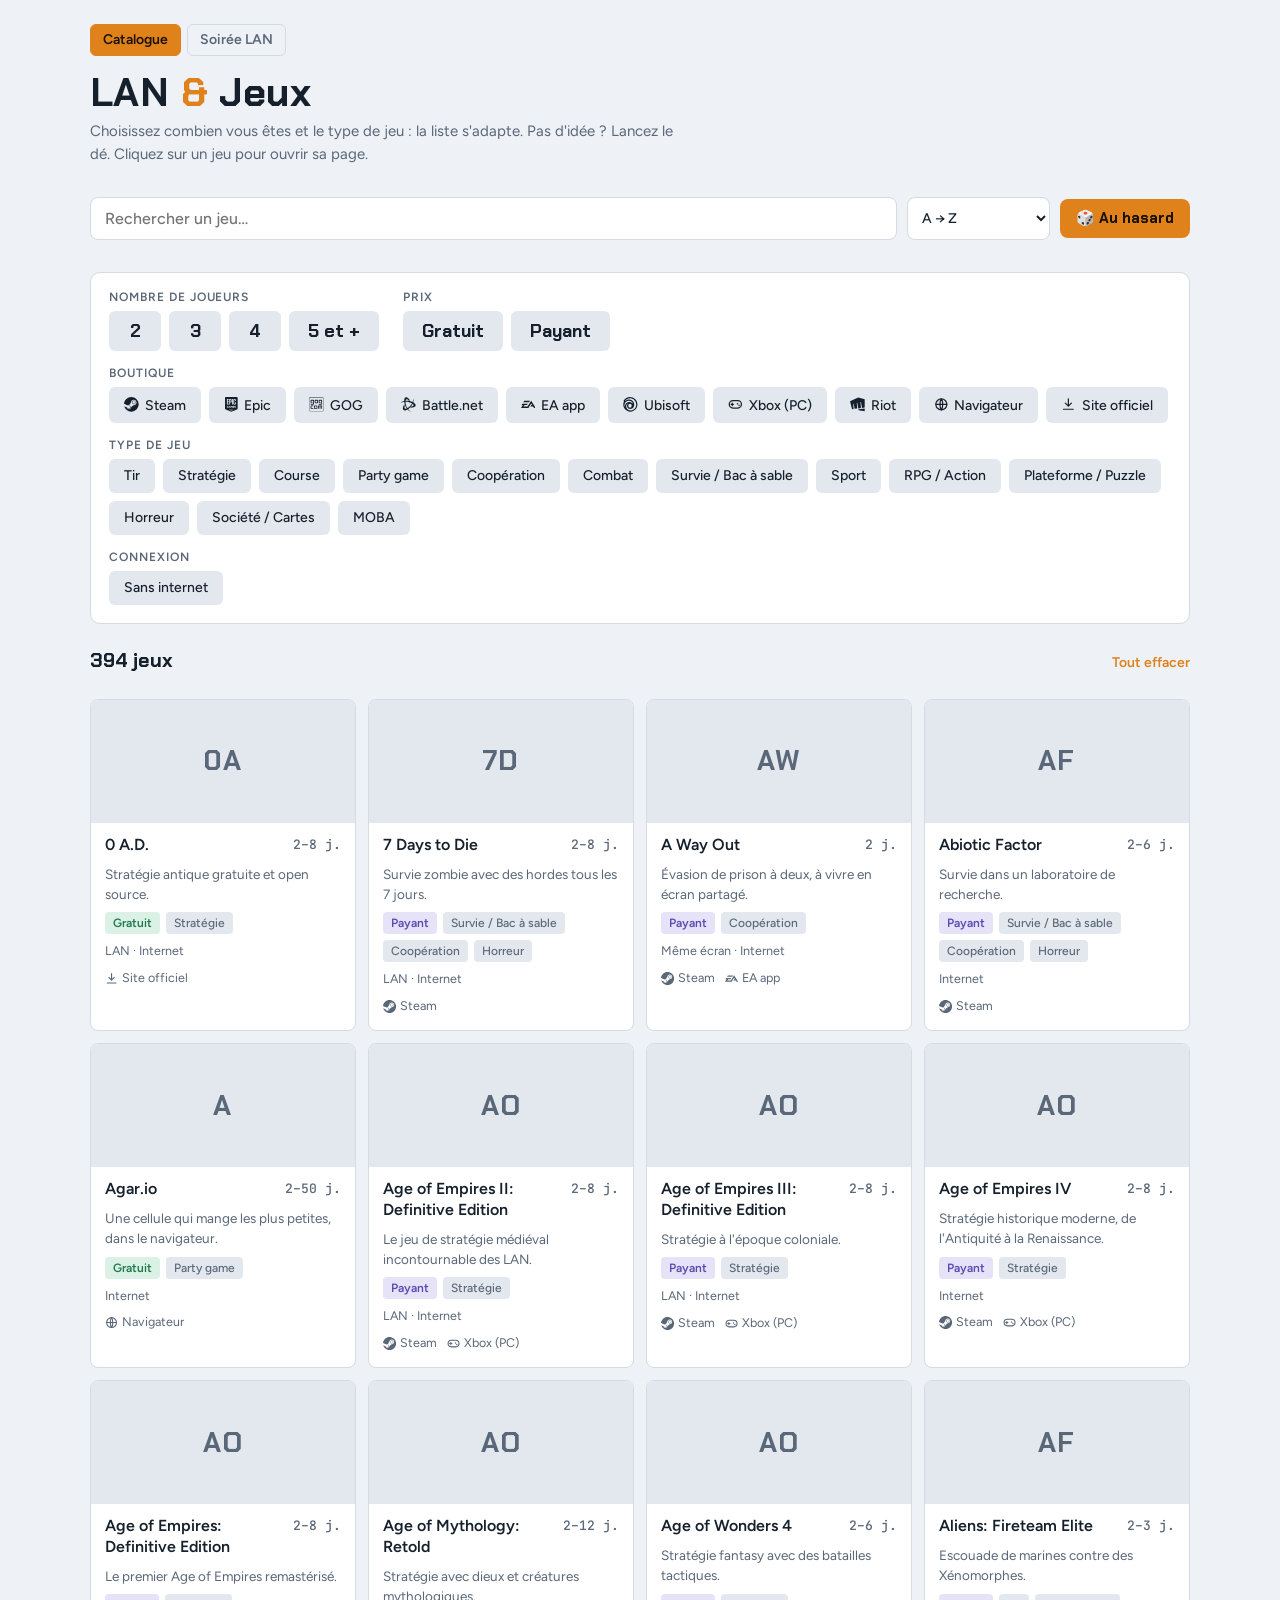
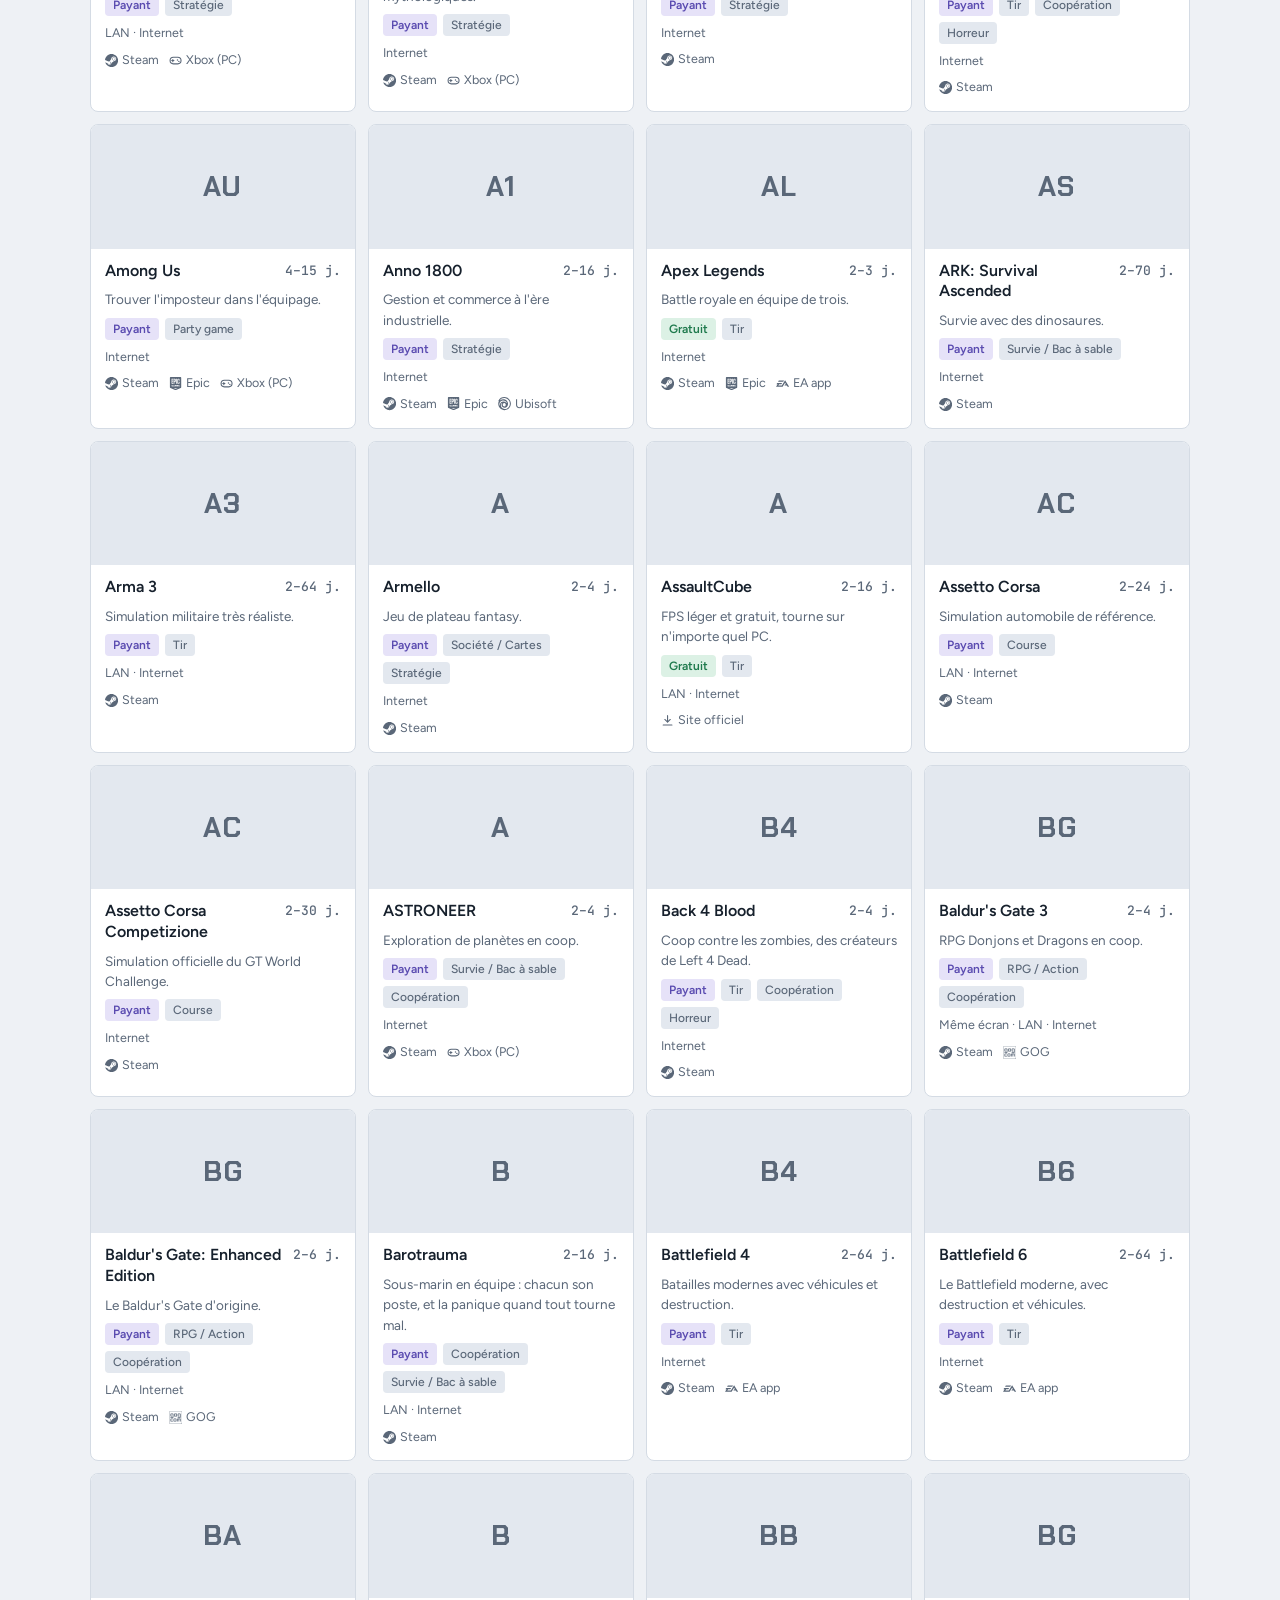
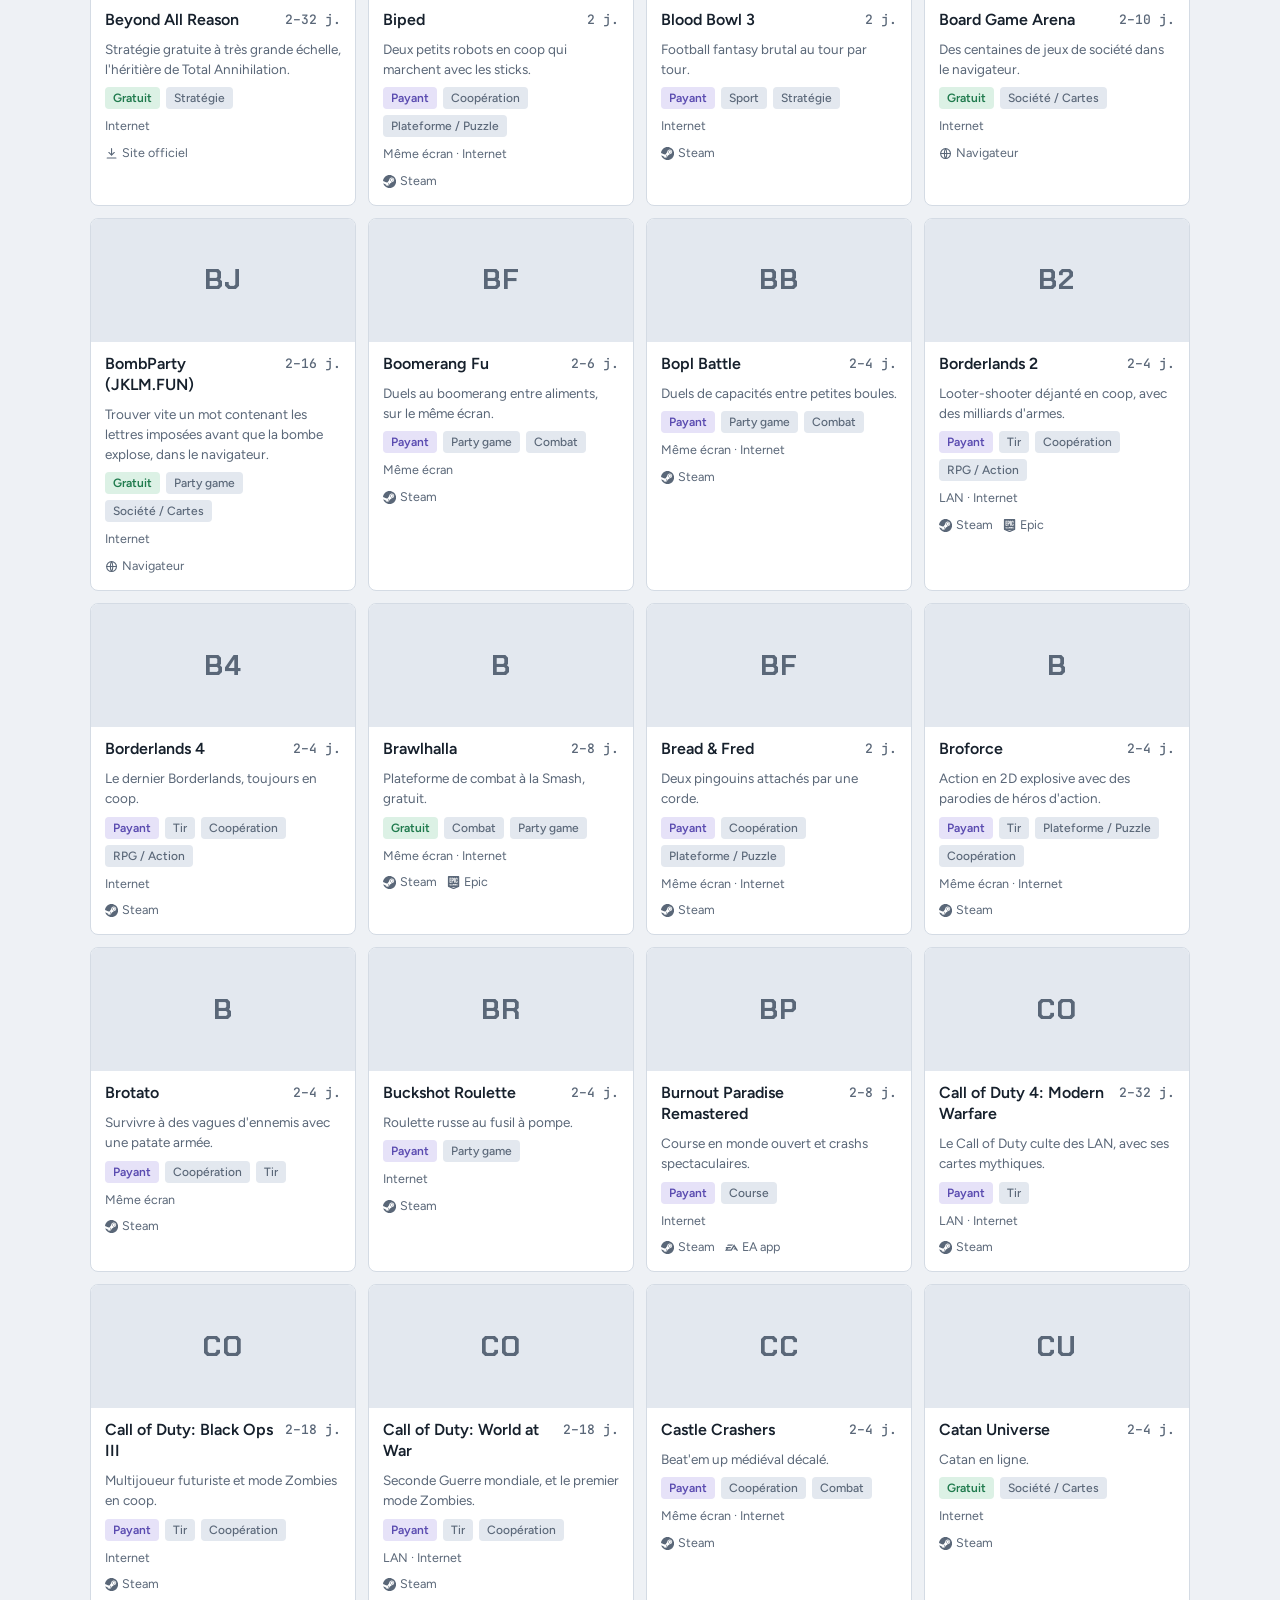
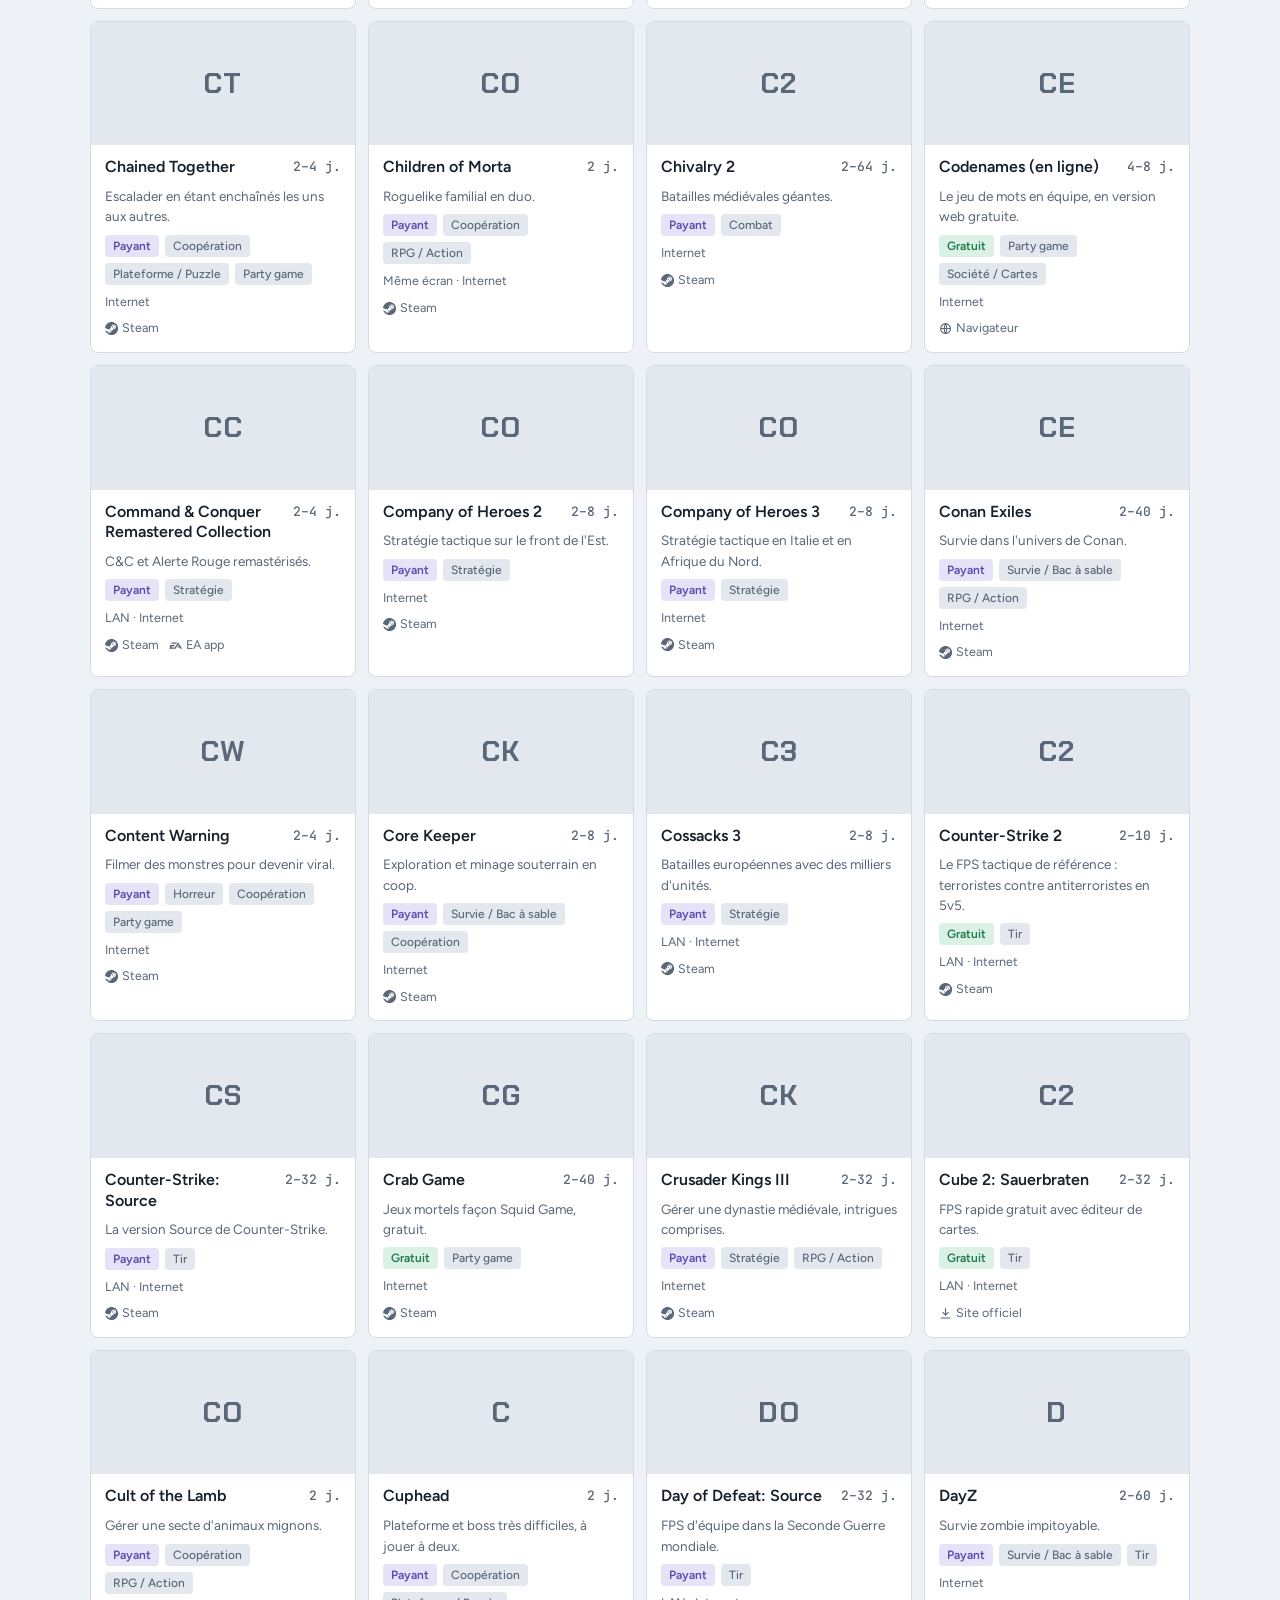
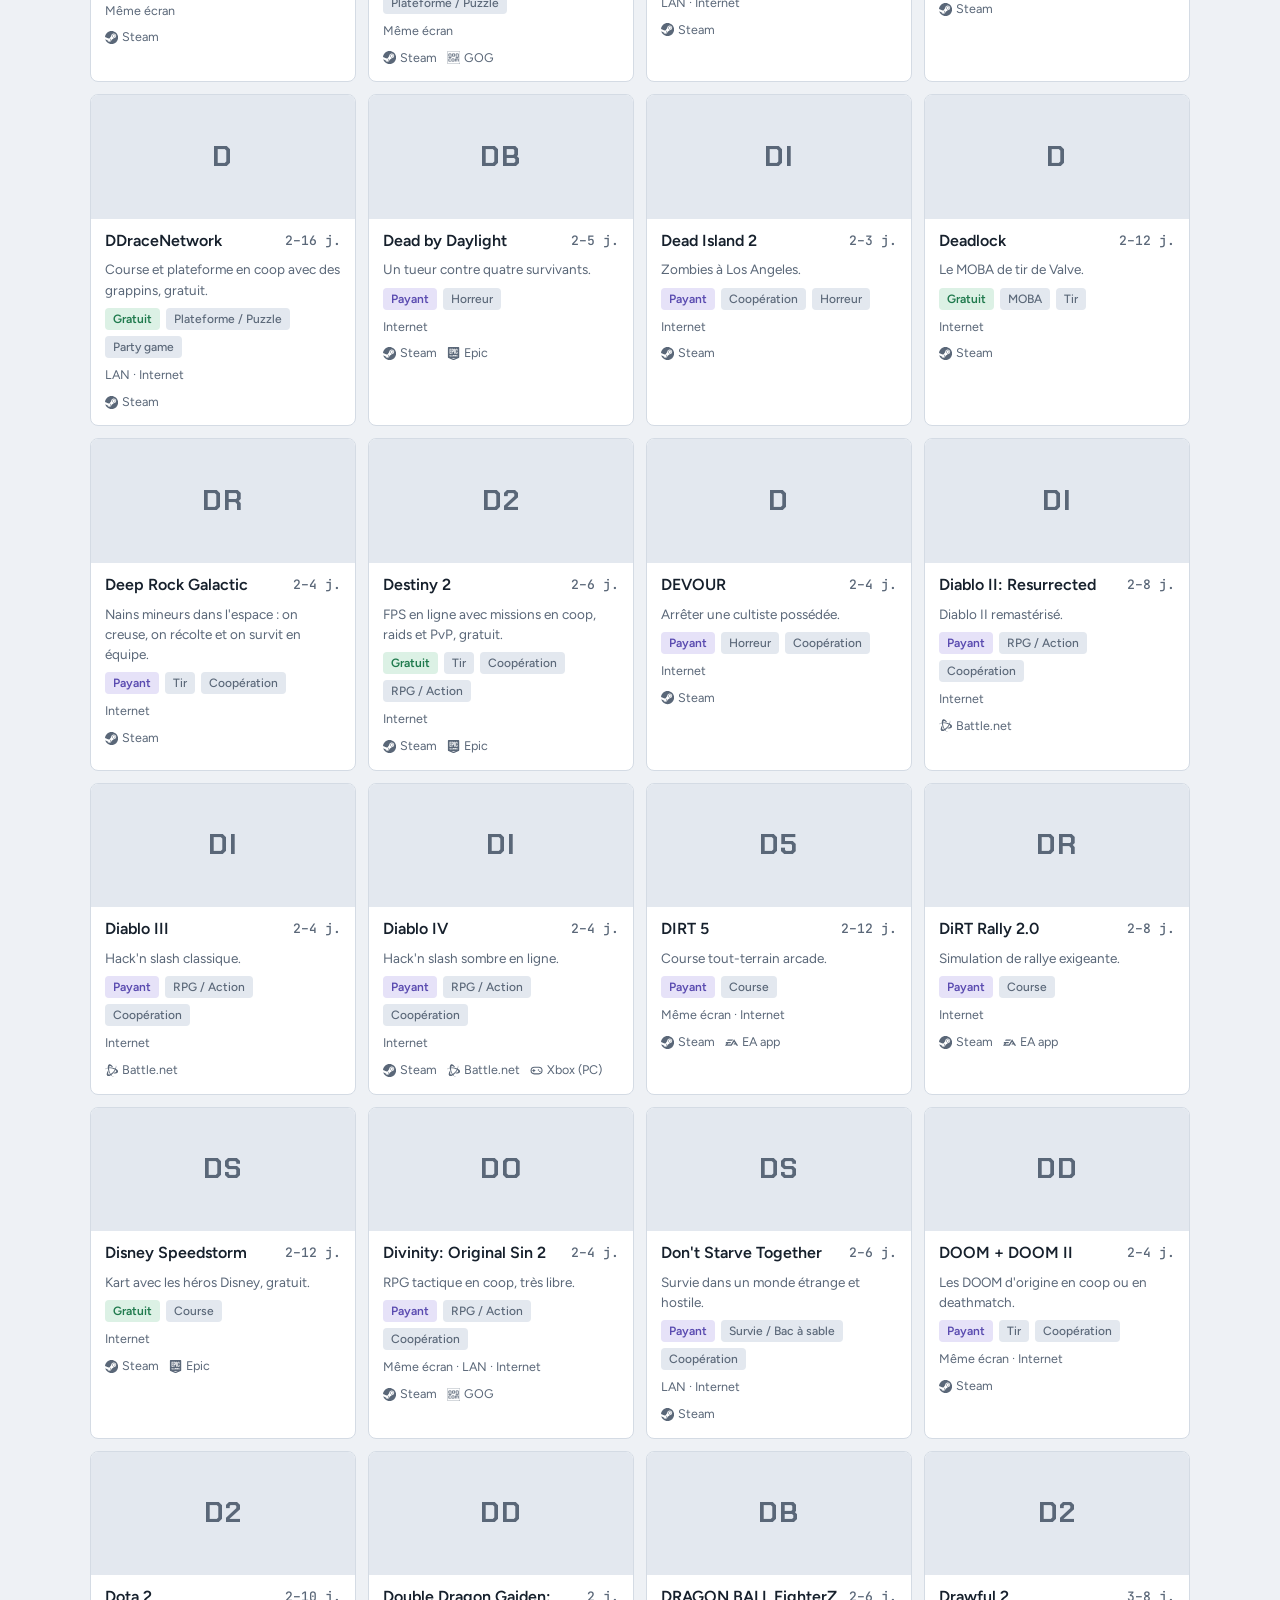
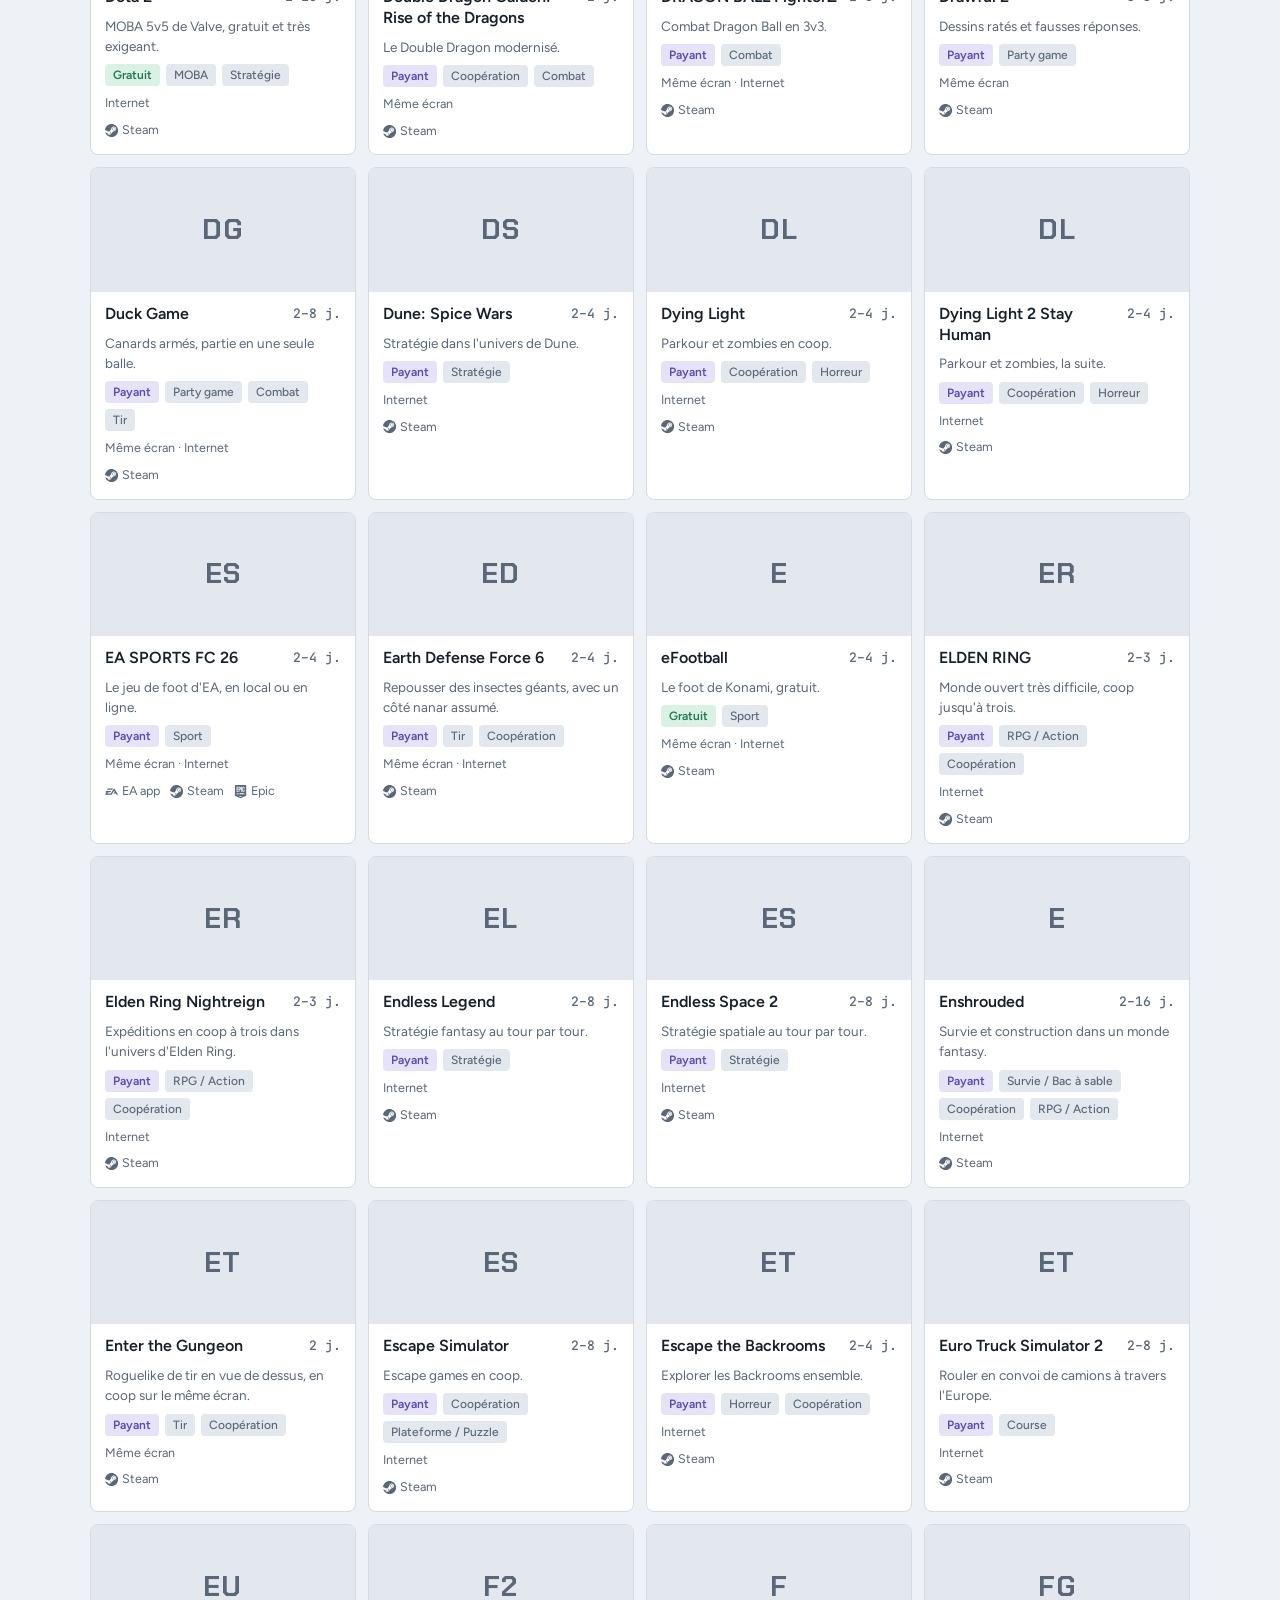
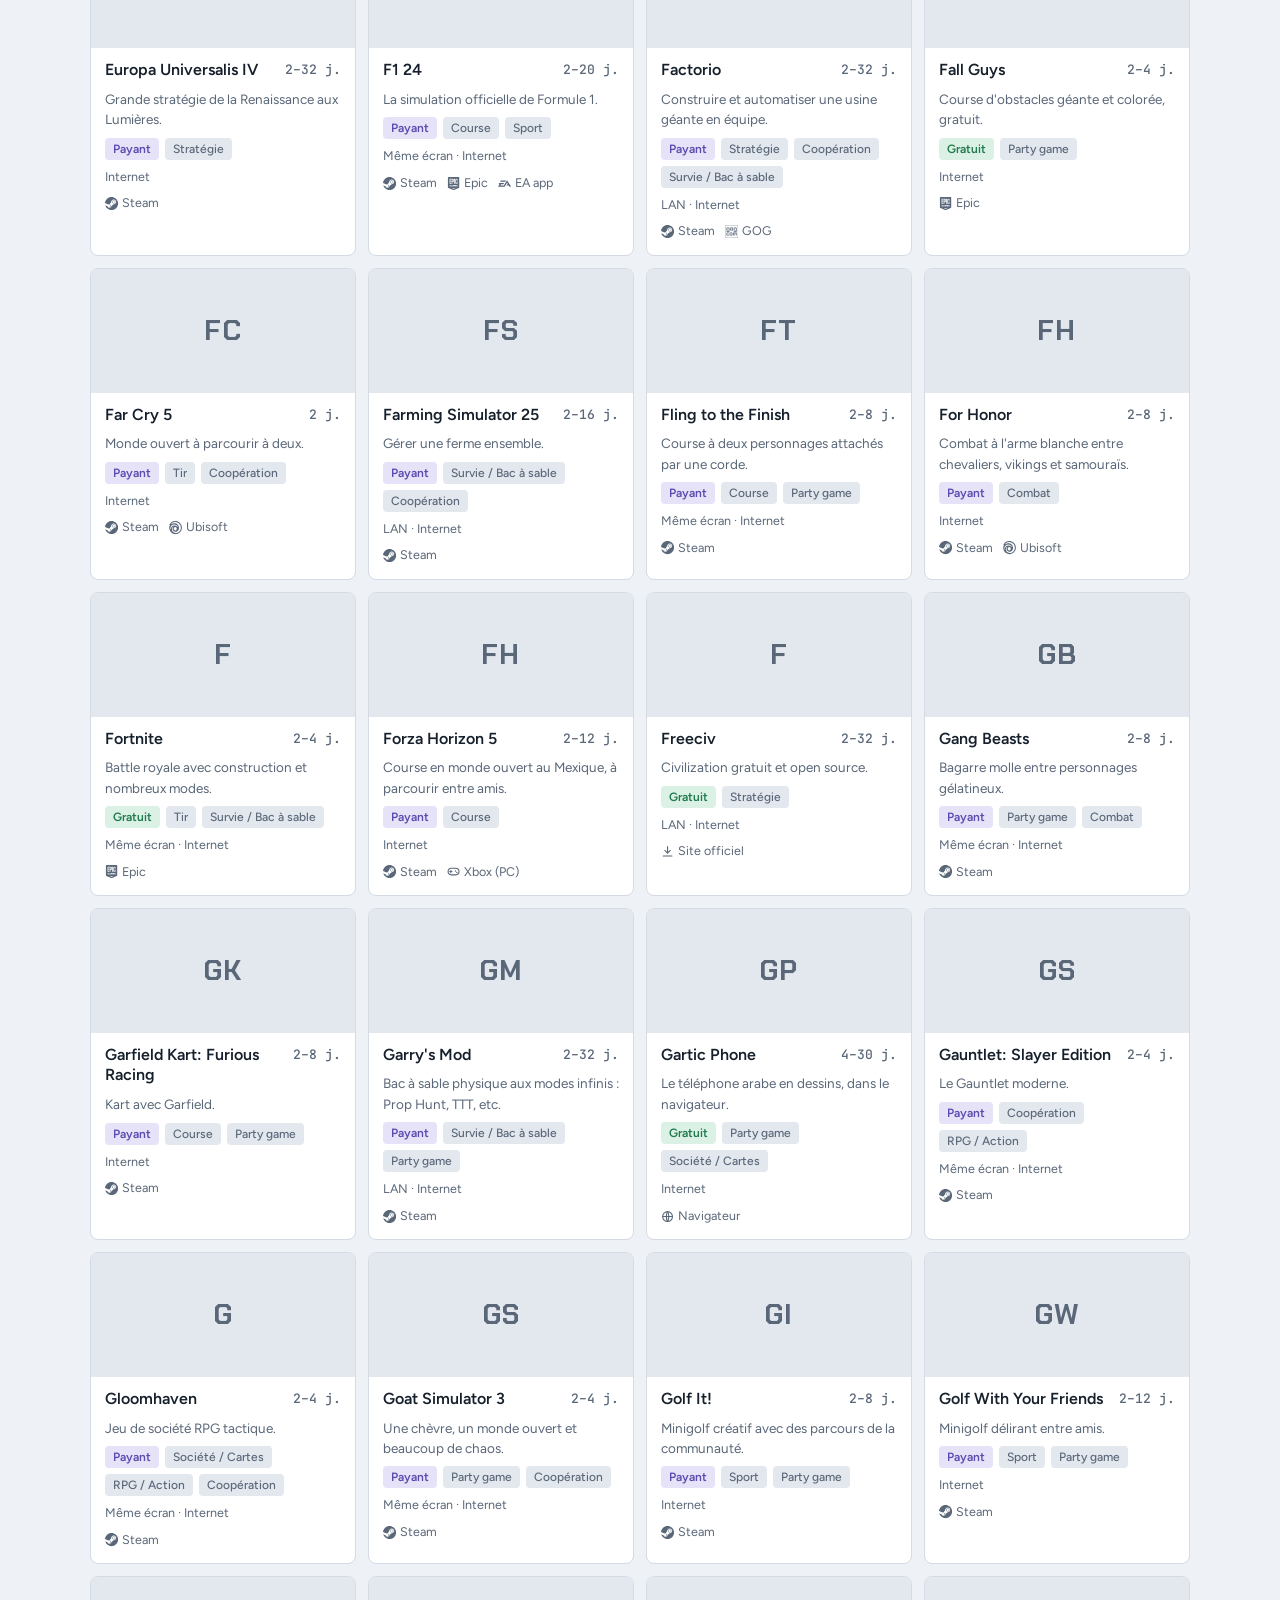
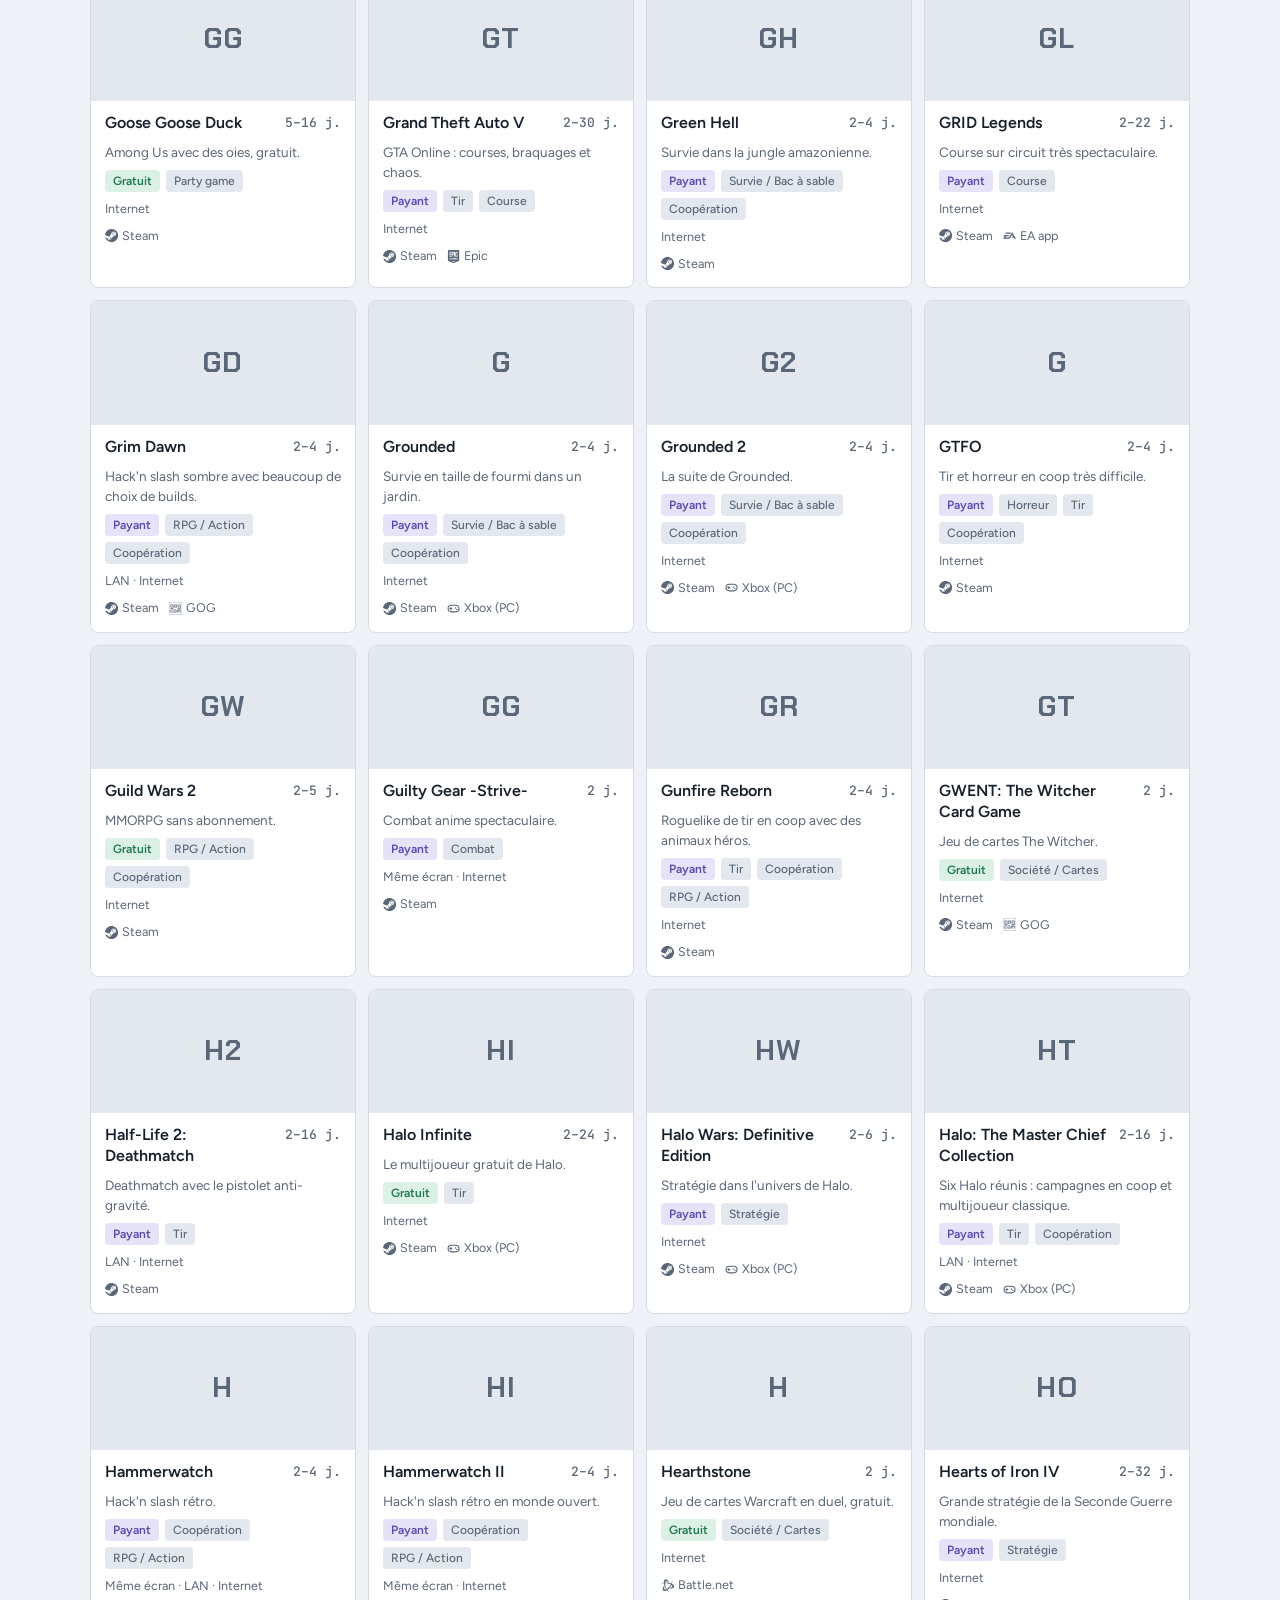
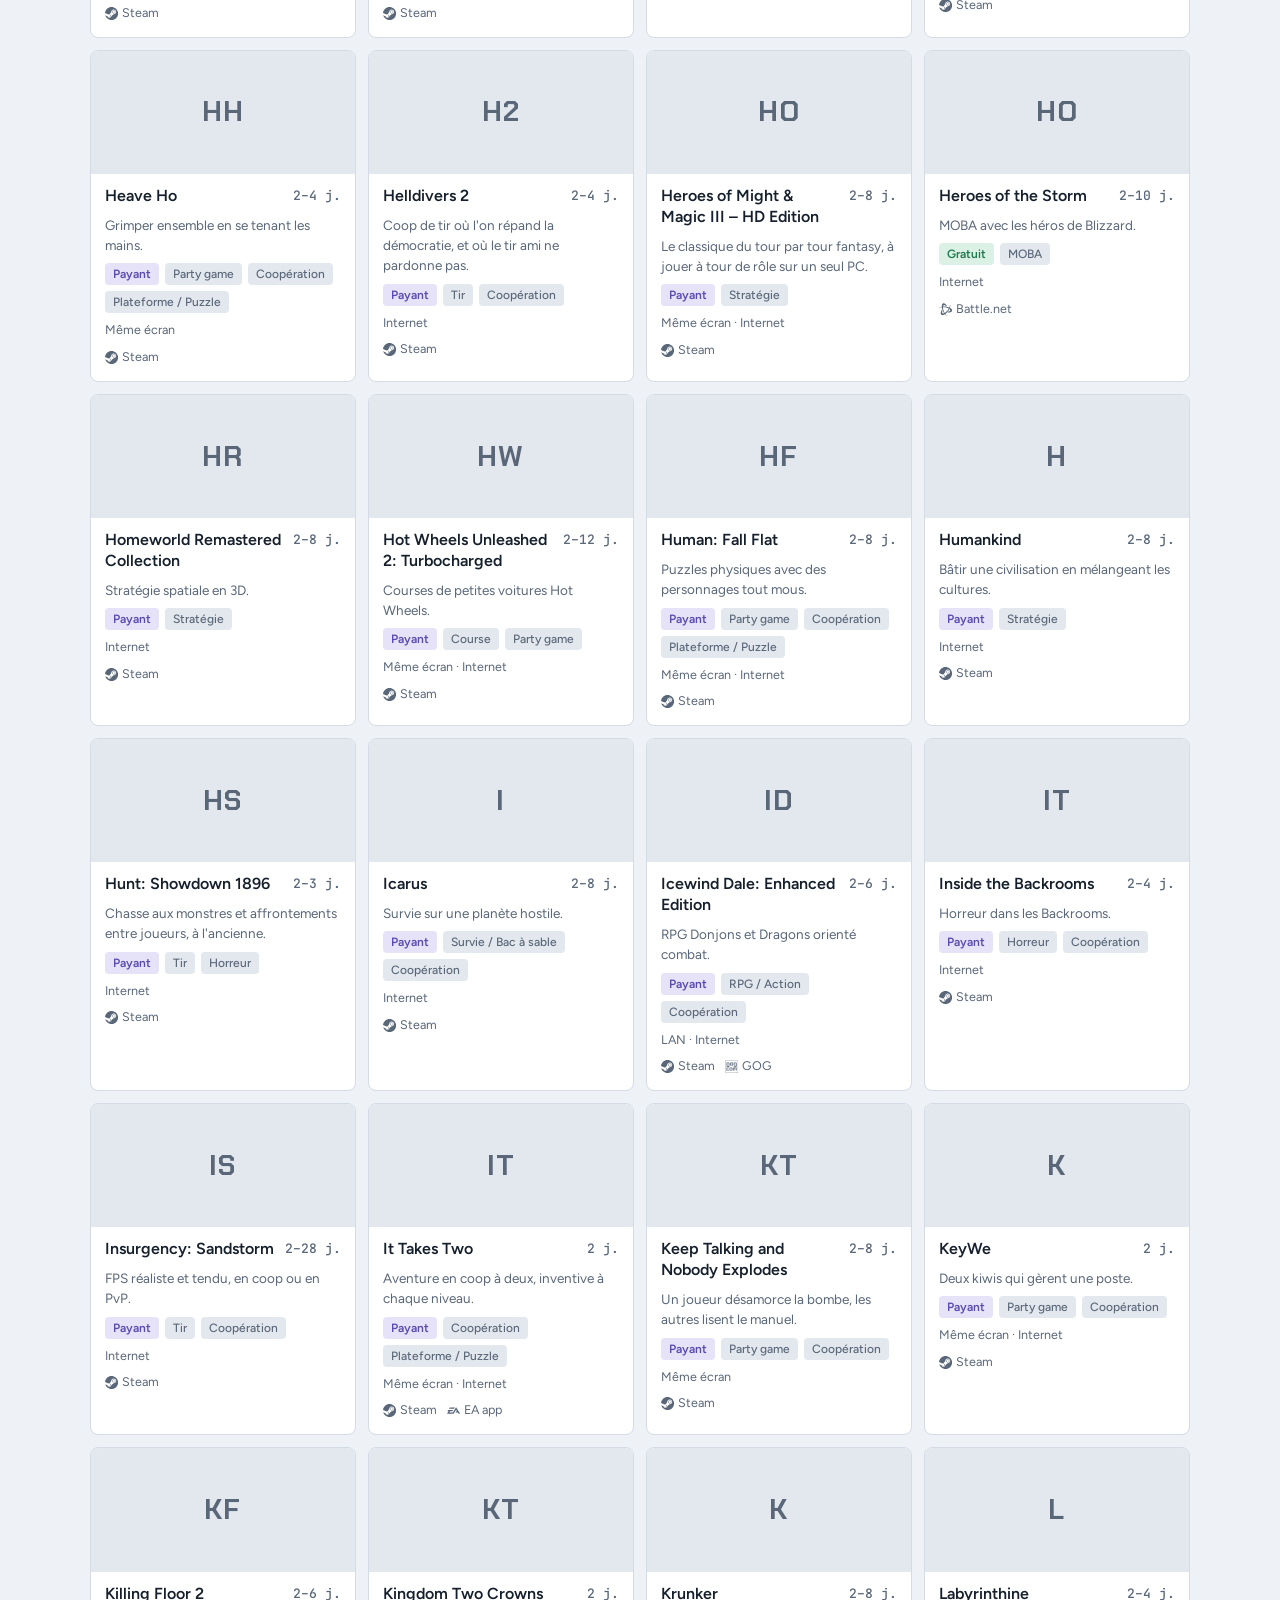
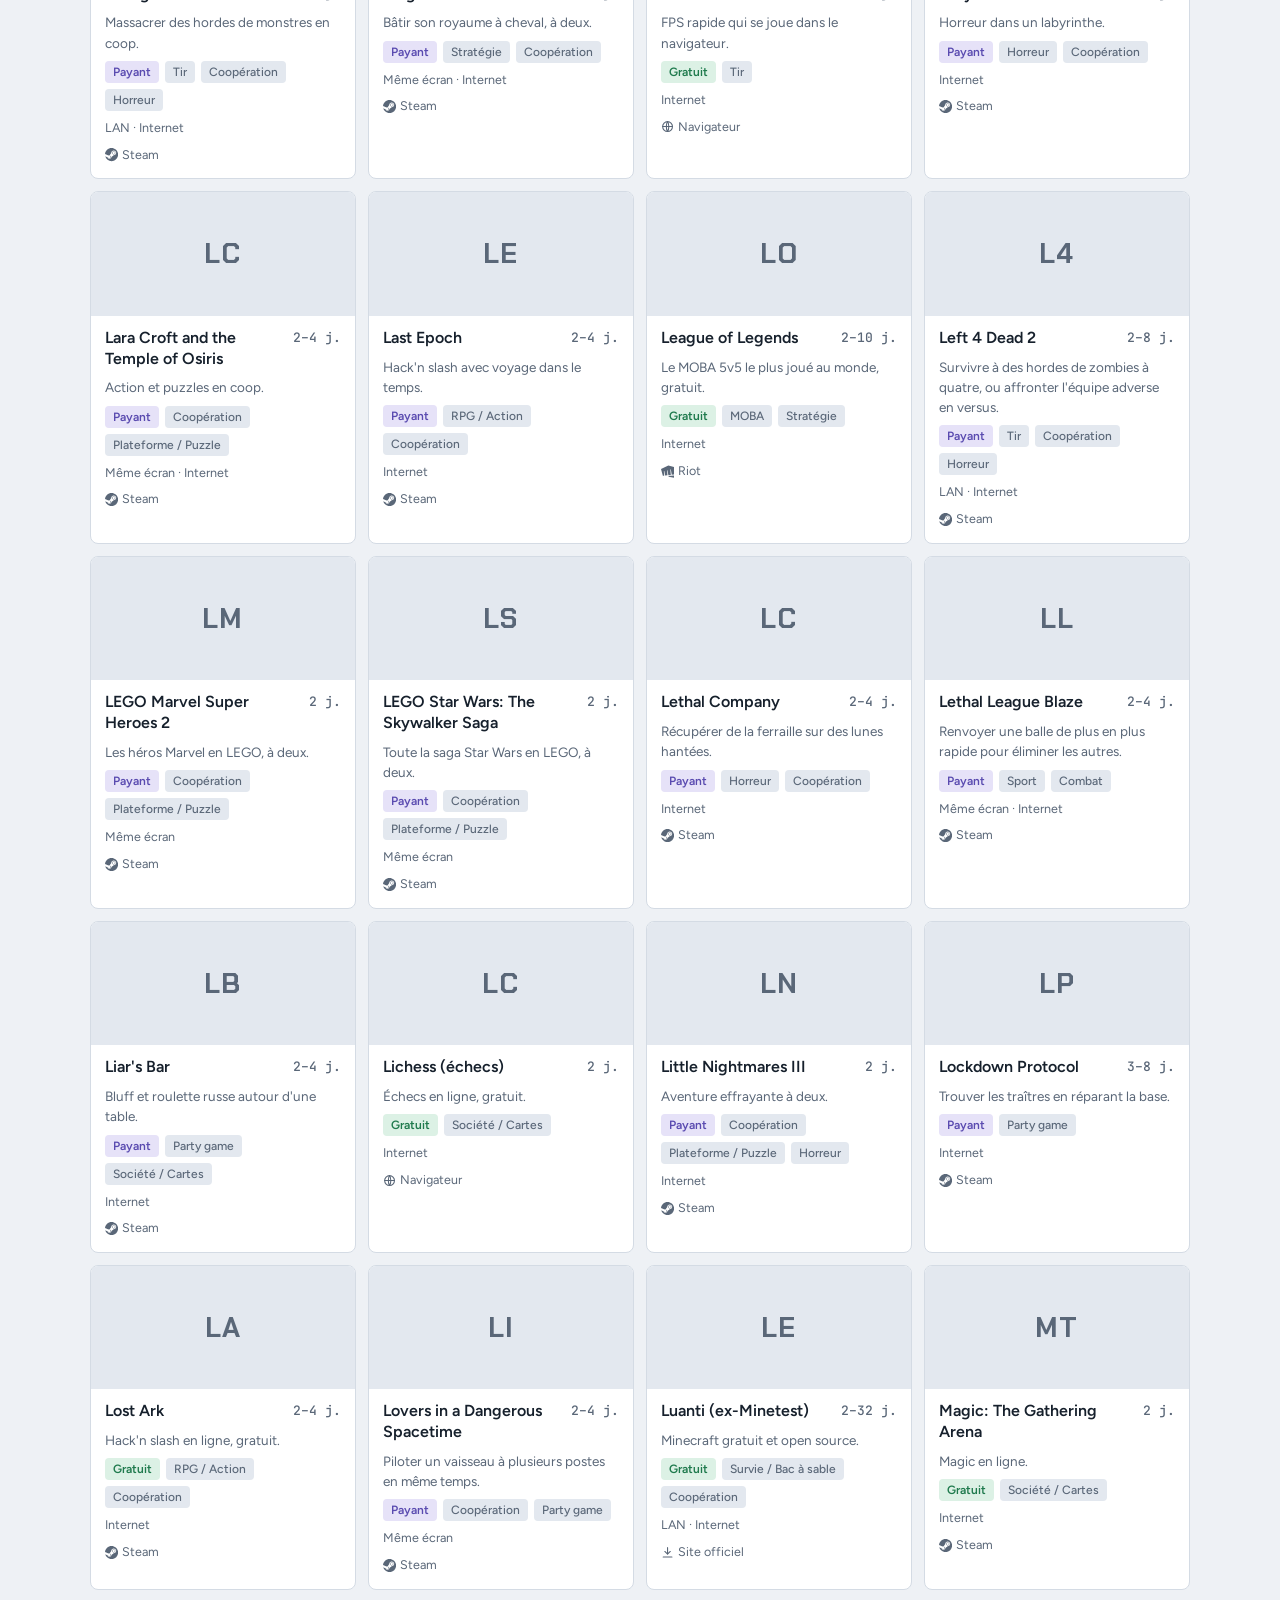
==== commit f043a0e8: "Version 2.3 : Gratuit / Payant en filtre principal, logos des boutiques Co-Authored-By: Claude Opus " ====
--- a/index.html
+++ b/index.html
@@ -20,7 +20,7 @@
 <link rel="preconnect" href="https://fonts.googleapis.com">
 <link rel="preconnect" href="https://fonts.gstatic.com" crossorigin>
 <link rel="stylesheet" href="https://fonts.googleapis.com/css2?family=Chakra+Petch:wght@500;700&family=Figtree:wght@400;500;600&family=JetBrains+Mono:wght@500&display=swap">
-<link rel="stylesheet" href="style.css?v=5">
+<link rel="stylesheet" href="style.css?v=6">
 
 <div class="wrap">
   <header>
@@ -52,27 +52,27 @@
   </section>
 
   <section class="filters collapsed" id="filters" aria-label="Filtres">
-    <div class="group">
-      <div class="label" id="lbl-players">Nombre de joueurs</div>
-      <div class="chips" id="players" role="group" aria-labelledby="lbl-players"></div>
-    </div>
-    <div class="group">
-      <div class="label" id="lbl-types">Type de jeu</div>
-      <div class="chips" id="types" role="group" aria-labelledby="lbl-types"></div>
-    </div>
-    <div class="group">
-      <div class="label" id="lbl-stores">Boutique</div>
-      <div class="chips" id="stores" role="group" aria-labelledby="lbl-stores"></div>
-    </div>
     <div class="row">
+      <div class="group">
+        <div class="label" id="lbl-players">Nombre de joueurs</div>
+        <div class="chips" id="players" role="group" aria-labelledby="lbl-players"></div>
+      </div>
       <div class="group">
         <div class="label" id="lbl-price">Prix</div>
         <div class="chips" id="price" role="group" aria-labelledby="lbl-price"></div>
       </div>
-      <div class="group">
-        <div class="label" id="lbl-net">Connexion</div>
-        <div class="chips" id="net" role="group" aria-labelledby="lbl-net"></div>
-      </div>
+    </div>
+    <div class="group">
+      <div class="label" id="lbl-stores">Boutique</div>
+      <div class="chips" id="stores" role="group" aria-labelledby="lbl-stores"></div>
+    </div>
+    <div class="group">
+      <div class="label" id="lbl-types">Type de jeu</div>
+      <div class="chips" id="types" role="group" aria-labelledby="lbl-types"></div>
+    </div>
+    <div class="group">
+      <div class="label" id="lbl-net">Connexion</div>
+      <div class="chips" id="net" role="group" aria-labelledby="lbl-net"></div>
     </div>
   </section>
 
@@ -82,10 +82,10 @@
   </div>
   <div class="grid" id="grid"></div>
 
-  <footer><a href="https://github.com/jvtechsolutions60-a11y/lan-jeux/issues/new" target="_blank" rel="noopener">Proposer un jeu ou signaler une erreur</a> · Images : Steam. Boutiques indiquées : les principales, la liste n'est pas exhaustive. Les nombres de joueurs indiqués sont ceux du multijoueur. Un jeu marqué « Internet » demande une connexion, même en LAN.</footer>
+  <footer><a href="https://github.com/jvtechsolutions60-a11y/lan-jeux/issues/new" target="_blank" rel="noopener">Proposer un jeu ou signaler une erreur</a> · Images : Steam. Boutiques indiquées : les principales, la liste n'est pas exhaustive. Les nombres de joueurs indiqués sont ceux du multijoueur. Un jeu marqué « Internet » demande une connexion, même en LAN. · <span class="version">Version 2.3 du 20/10/2026</span></footer>
 </div>
 
-<script src="games.js?v=7"></script>
+<script src="games.js?v=8"></script>
 <script>
 const TYPES = {
   tir: "Tir", strategie: "Stratégie", course: "Course", party: "Party game", coop: "Coopération",
@@ -109,10 +109,11 @@
   free: (a, b) => (b.free - a.free) || a.name.localeCompare(b.name, "fr")
 };
 
-function chip(label, pressed, onClick, big) {
+function chip(label, pressed, onClick, big, icon) {
   const b = document.createElement("button");
   b.type = "button"; b.className = "chip" + (big ? " big" : "");
-  b.textContent = label; b.setAttribute("aria-pressed", pressed);
+  b.textContent = label;
+  if (icon) b.insertAdjacentHTML("afterbegin", icon); b.setAttribute("aria-pressed", pressed);
   b.addEventListener("click", onClick);
   return b;
 }
@@ -131,12 +132,12 @@
   const st = document.getElementById("stores"); st.replaceChildren();
   Object.entries(STORES).forEach(([key, label]) => st.append(chip(label, state.stores.has(key), () => {
     state.stores.has(key) ? state.stores.delete(key) : state.stores.add(key); update();
-  })));
+  }, false, window.storeIcon(key))));
 
   const pr = document.getElementById("price"); pr.replaceChildren();
   [["Gratuit", "free"], ["Payant", "paid"]].forEach(([label, v]) => pr.append(chip(label, state.price === v, () => {
     state.price = state.price === v ? null : v; update();
-  })));
+  }, true)));
 
   const nt = document.getElementById("net"); nt.replaceChildren();
   nt.append(chip("Sans internet", state.offline, () => { state.offline = !state.offline; update(); }));
@@ -187,7 +188,7 @@
     <div class="tags"><span class="tag price ${g.free ? "free" : "paid"}">${g.free ? "Gratuit" : "Payant"}</span>
     ${g.types.map(t => `<span class="tag">${TYPES[t]}</span>`).join("")}</div>
     <div class="modes">${g.modes.map(m => MODES[m]).join(" · ")}</div>
-    <div class="modes">Sur ${g.stores.map(s => STORES[s]).join(", ")}</div>`;
+    <div class="stores">${g.stores.map(s => `<span class="store">${window.storeIcon(s)}${STORES[s]}</span>`).join("")}</div>`;
   body.querySelector("h2").textContent = g.name;
   const d = body.querySelector(".desc");
   if (g.desc) d.textContent = g.desc; else d.remove();
--- a/style.css
+++ b/style.css
@@ -137,3 +137,9 @@
 body::before { content: ""; position: fixed; inset: 0 0 auto; height: env(safe-area-inset-top, 0px); z-index: 10; background: var(--bg); }
 
 footer a { color: var(--accent); }
+
+.ico { width: 1.05em; height: 1.05em; flex: none; vertical-align: -0.15em; }
+.chip .ico { margin-right: 6px; }
+.stores { display: flex; flex-wrap: wrap; gap: 4px 10px; font-size: 12.5px; color: var(--muted); }
+.store { display: inline-flex; align-items: center; gap: 4px; white-space: nowrap; }
+.sub .store { margin-left: 6px; }
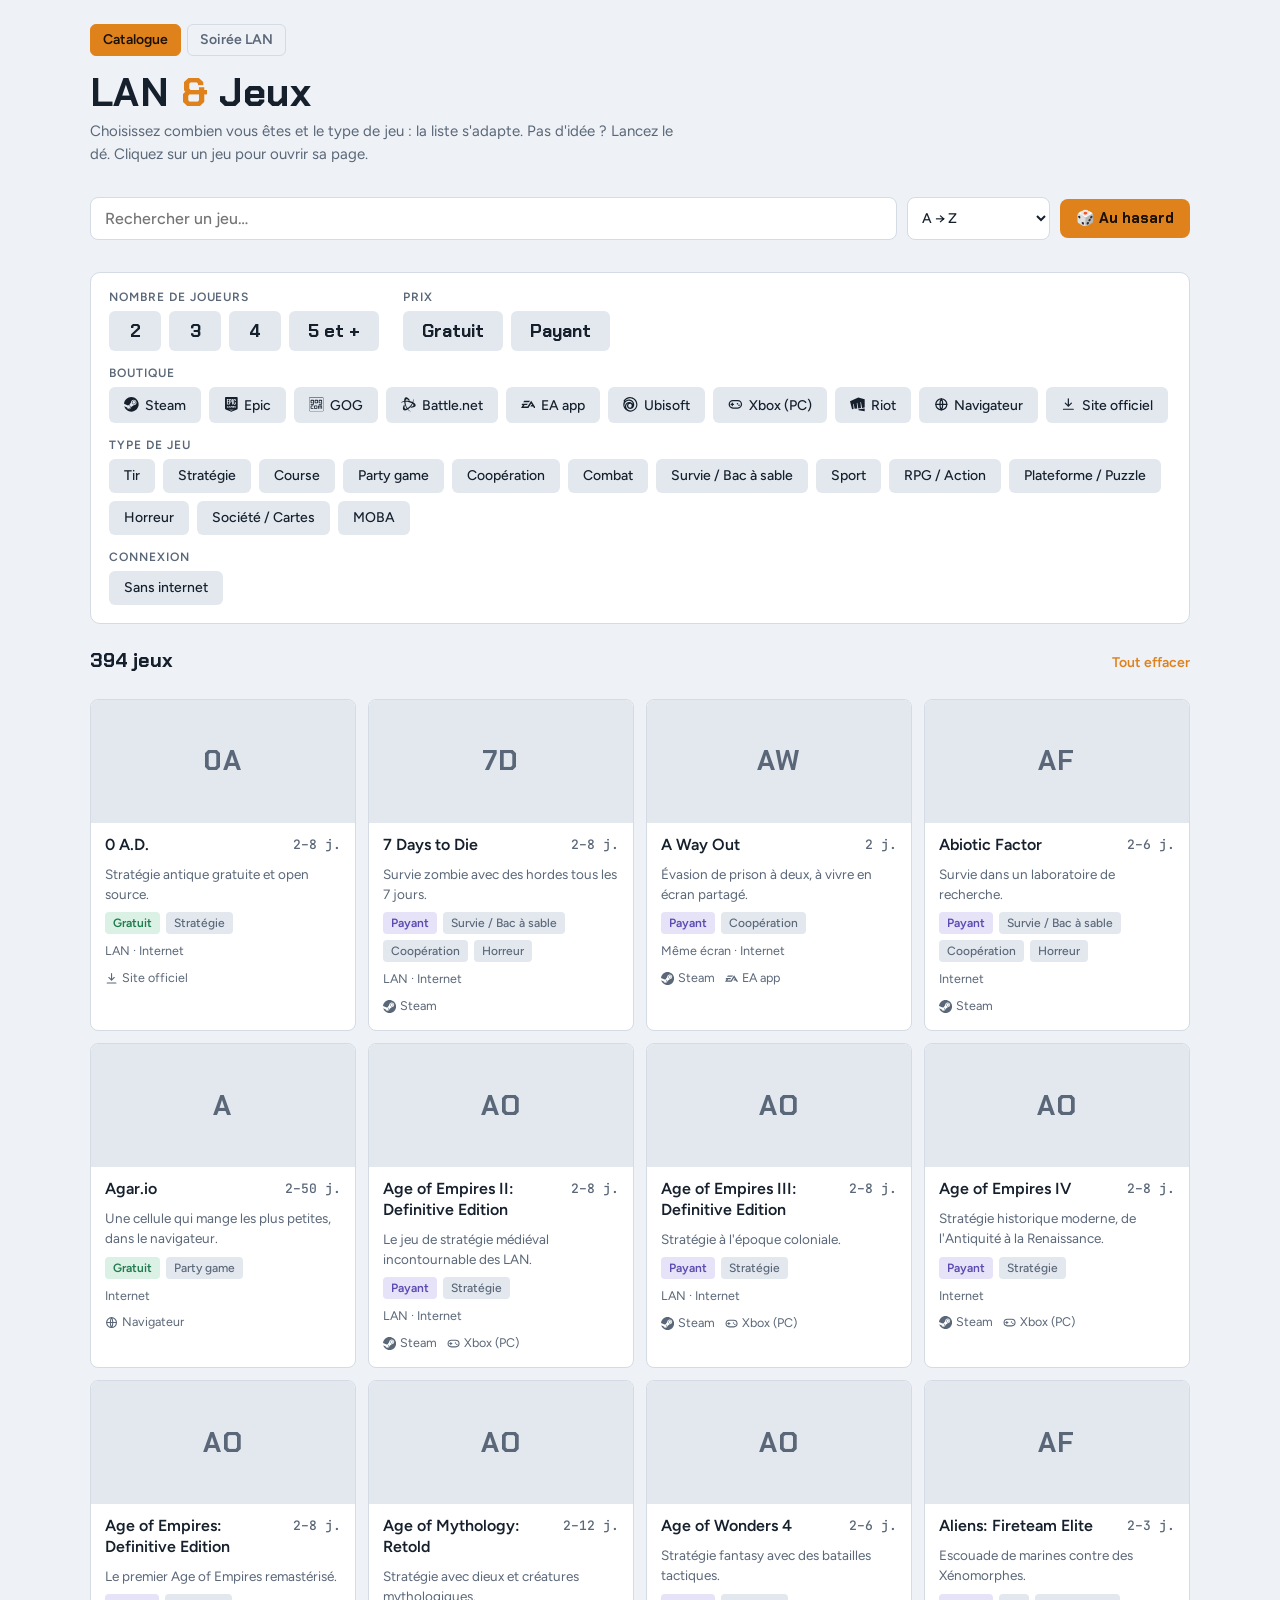
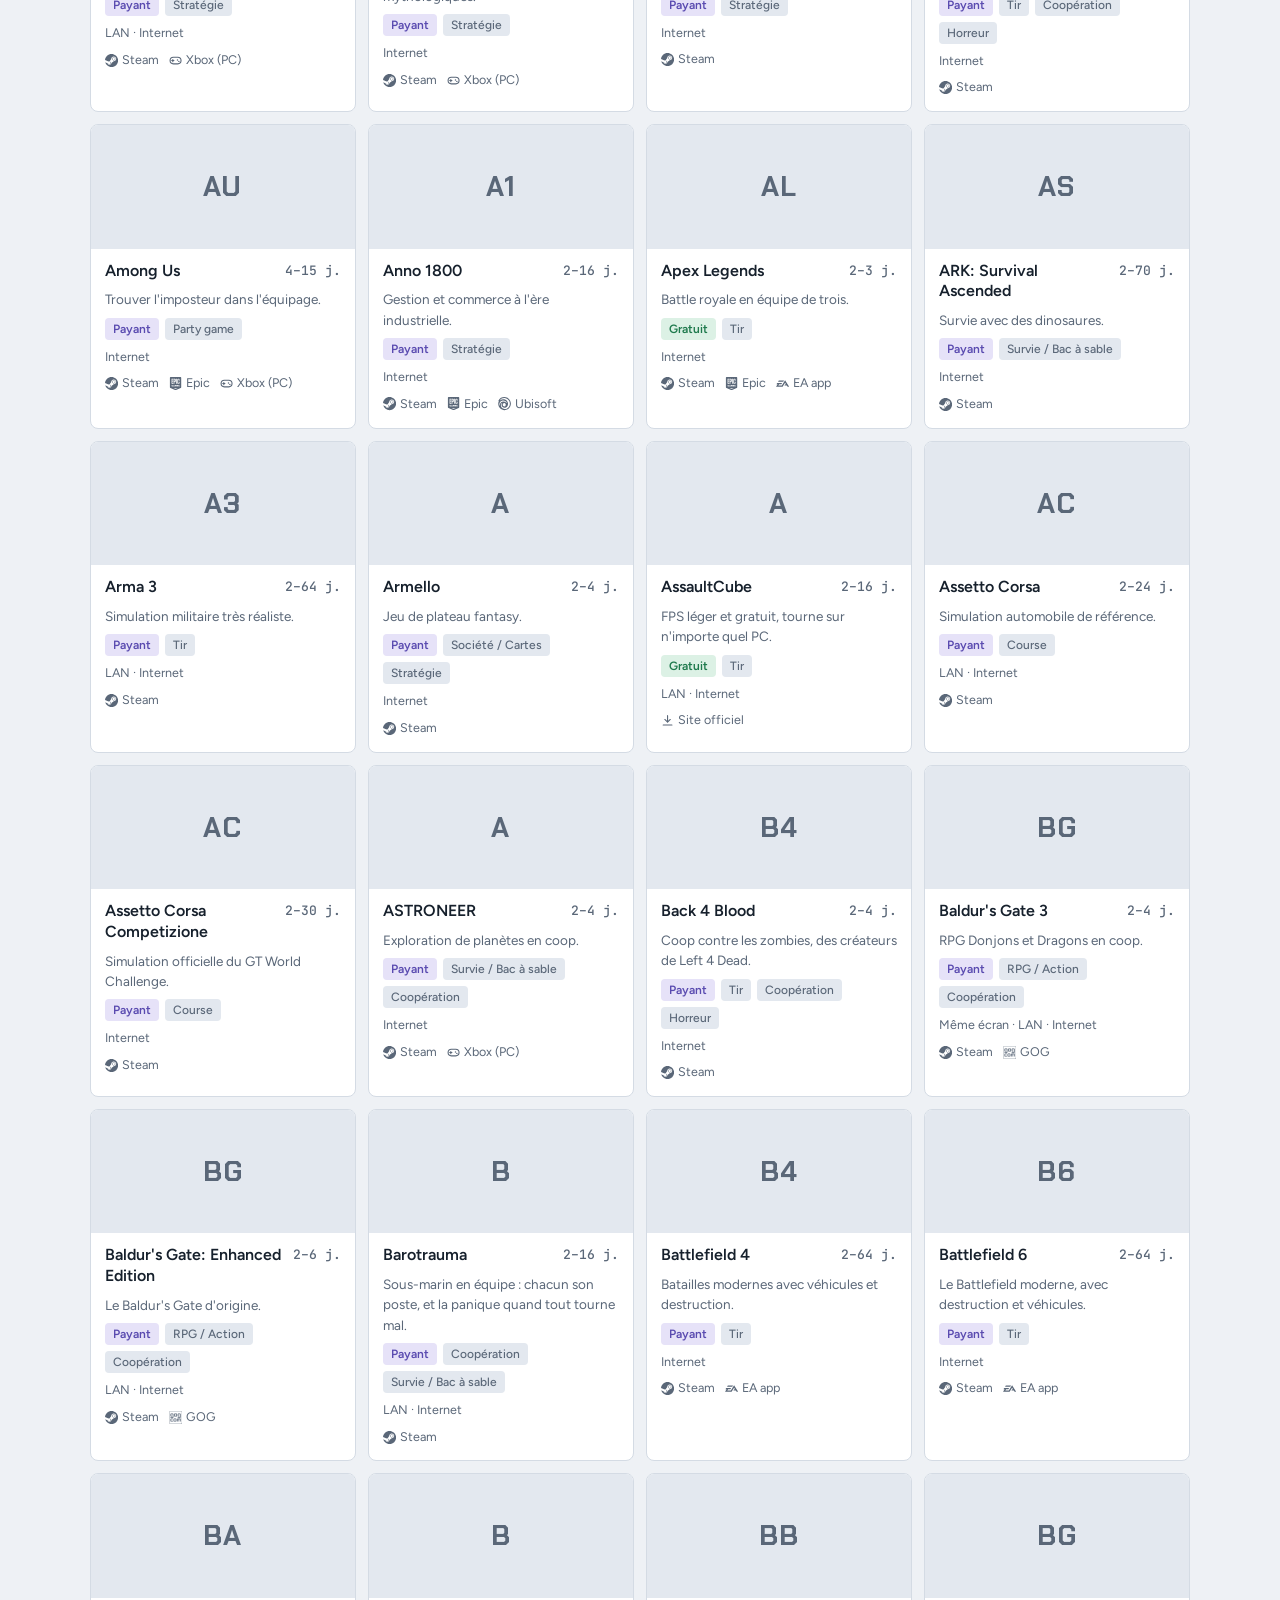
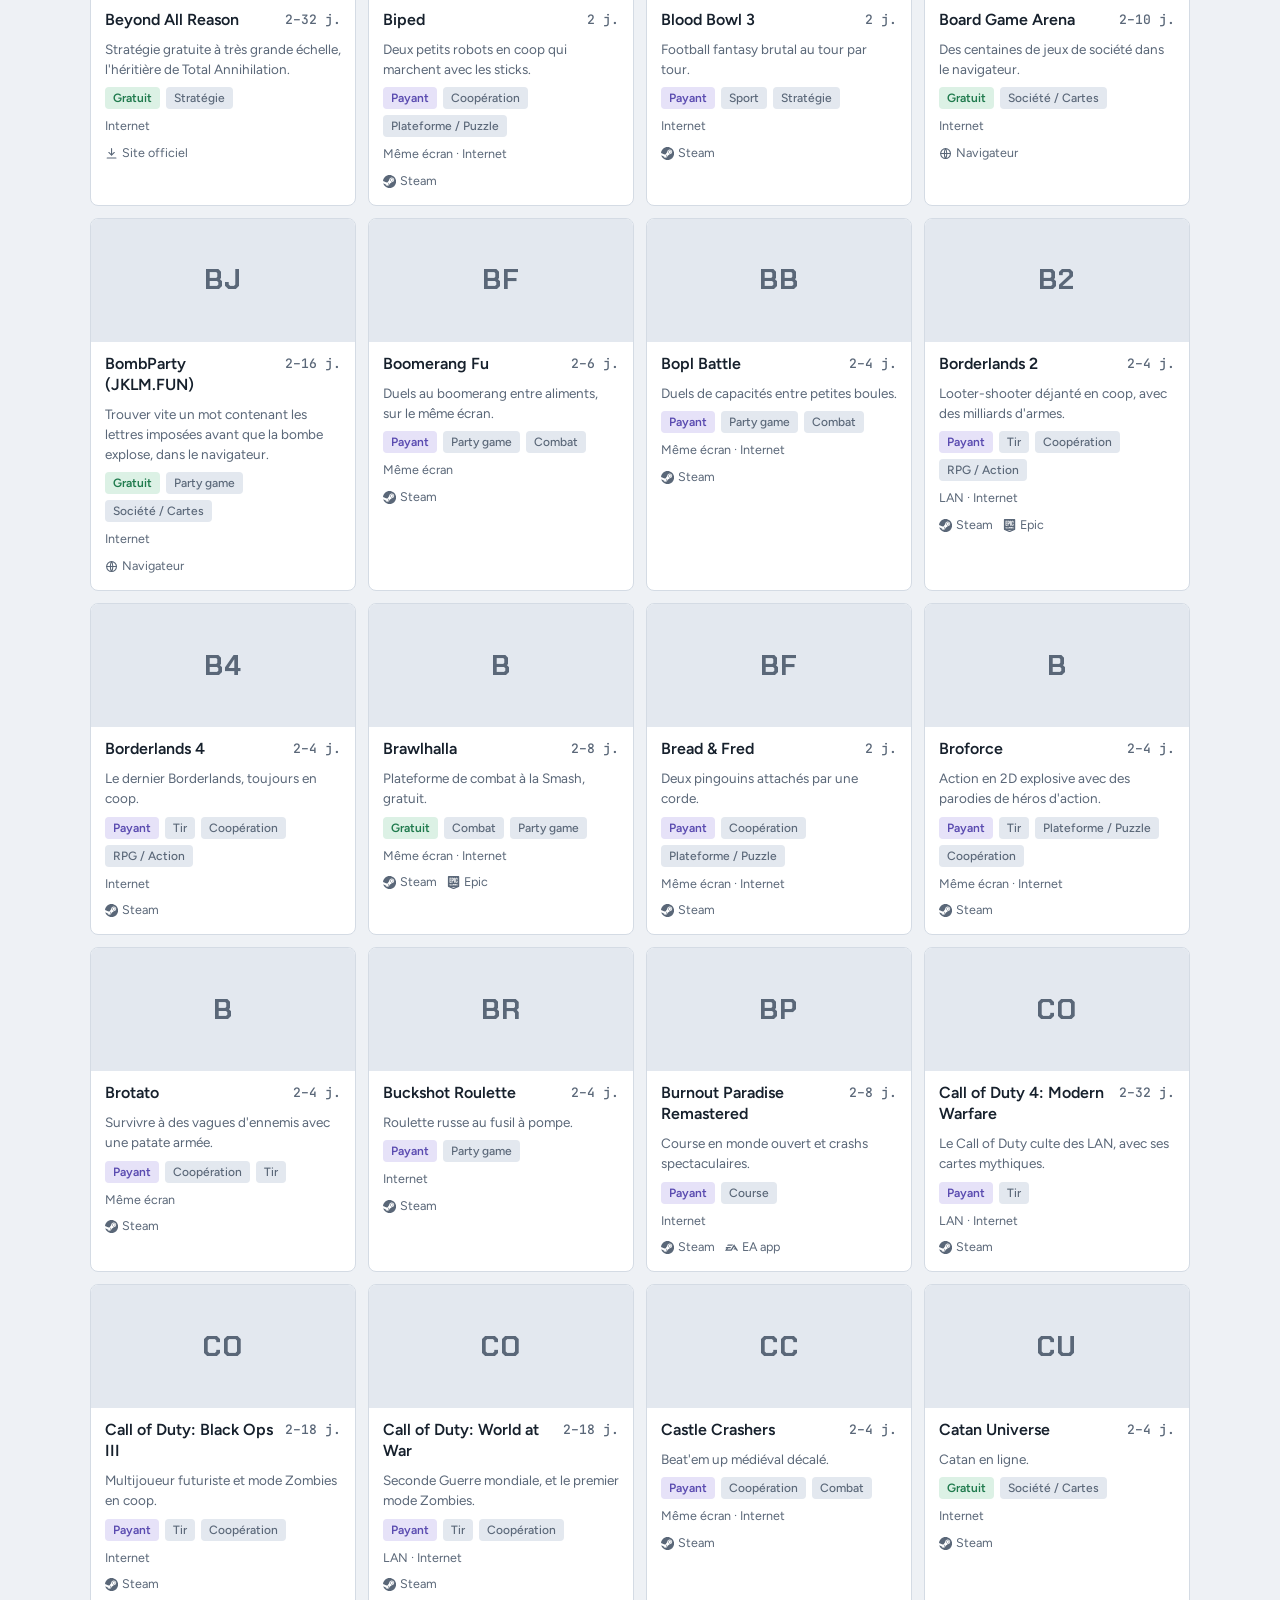
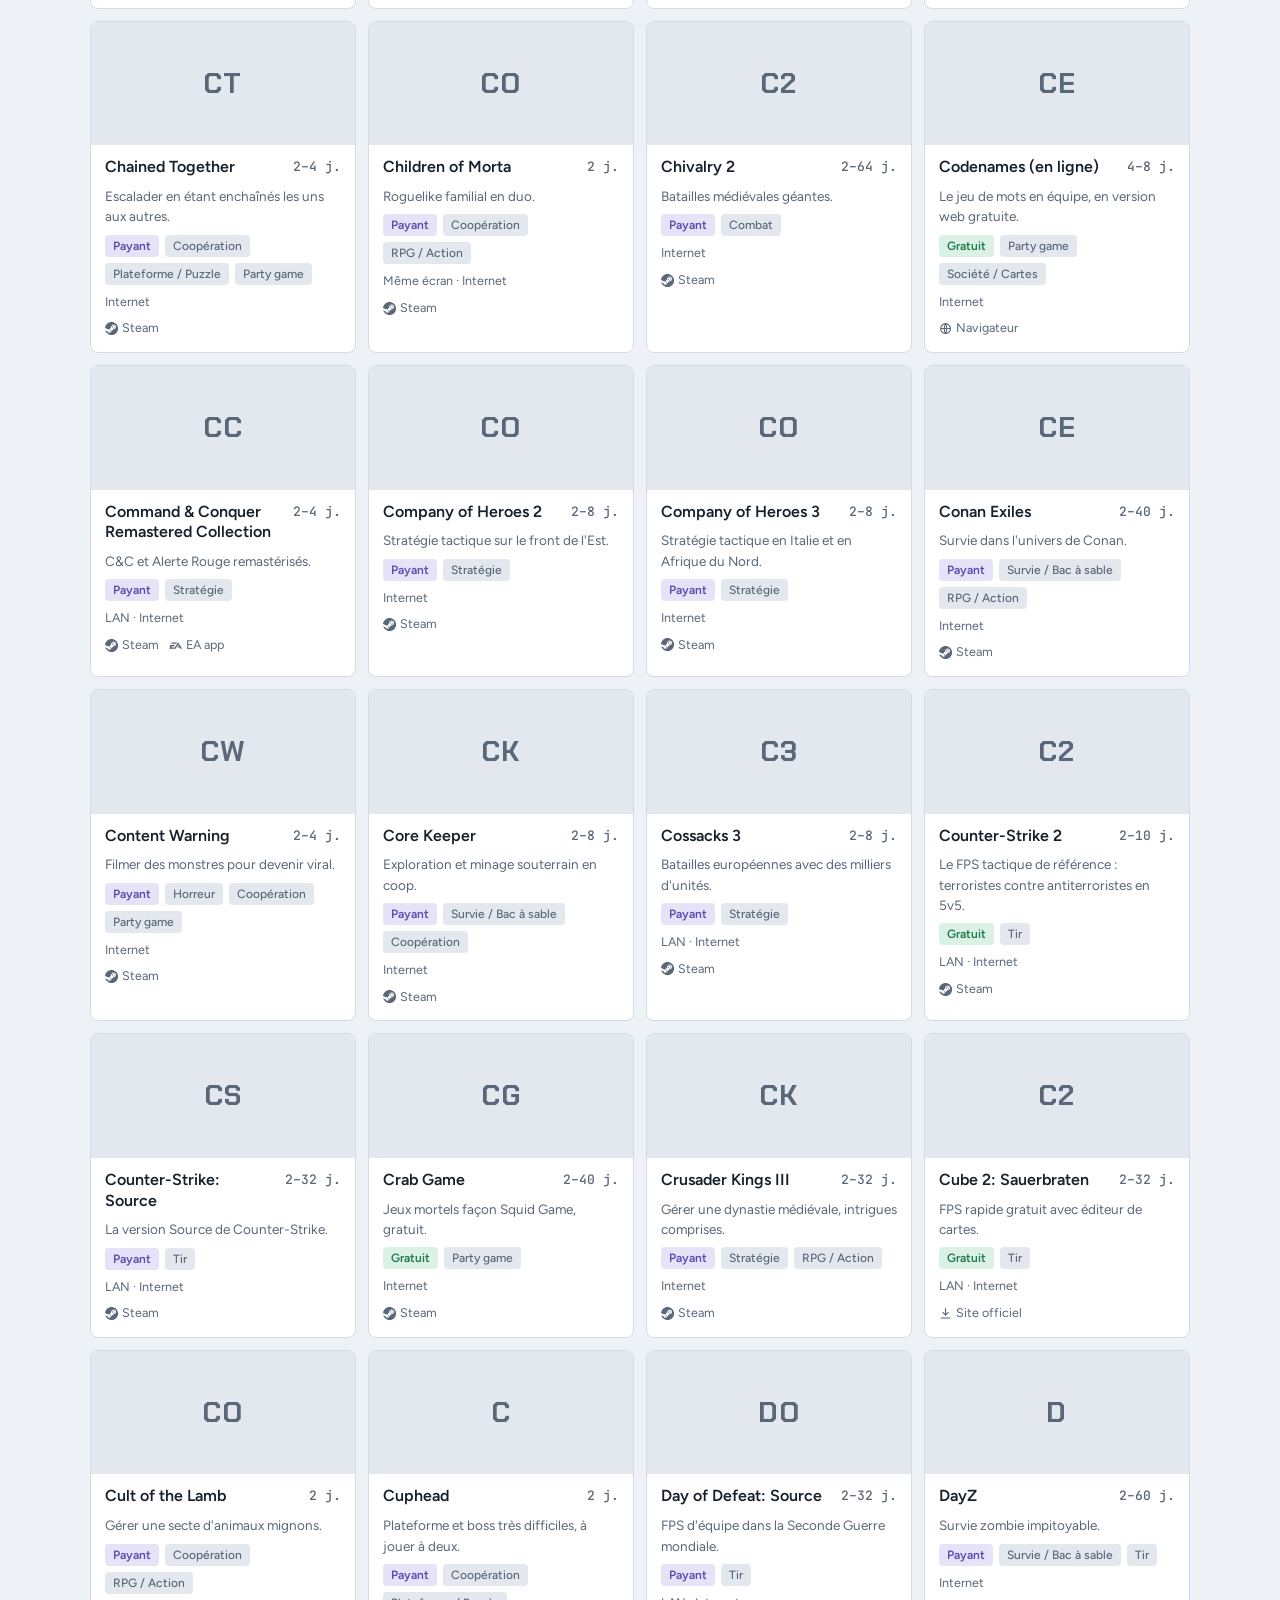
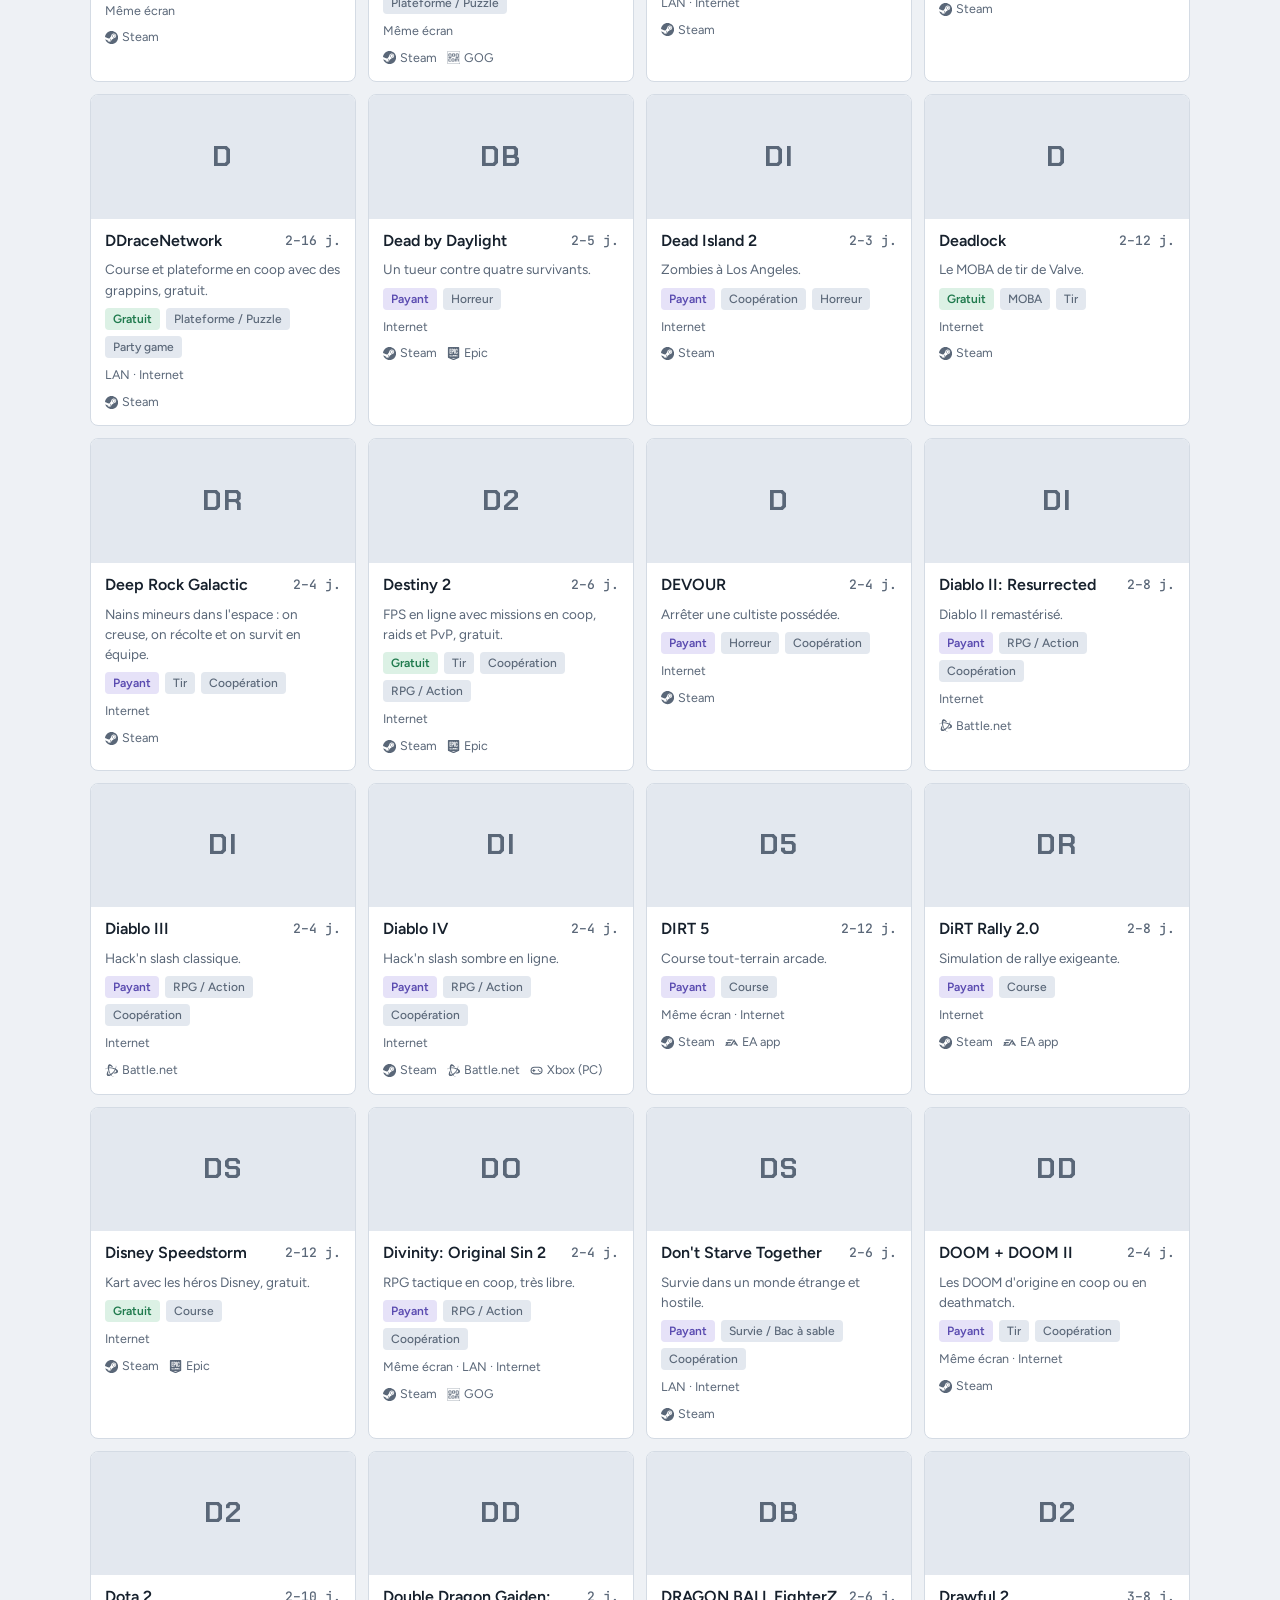
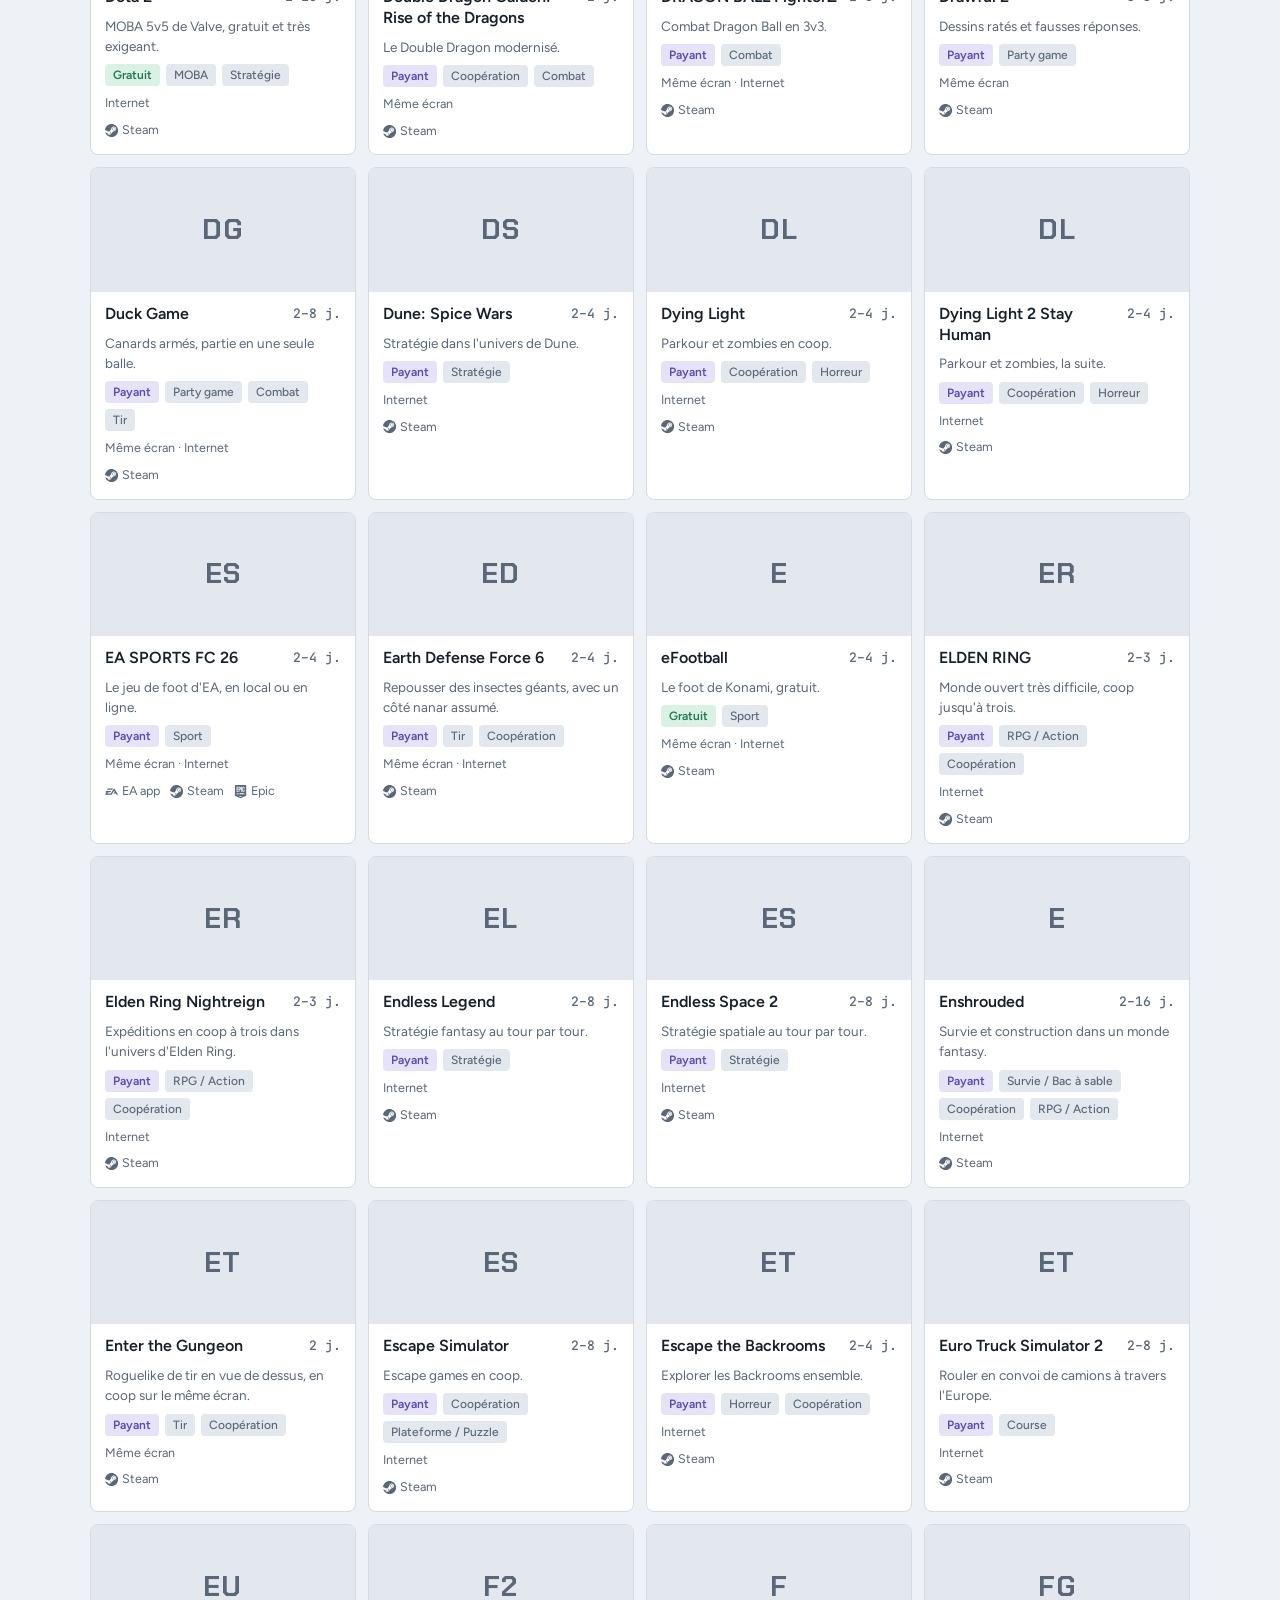
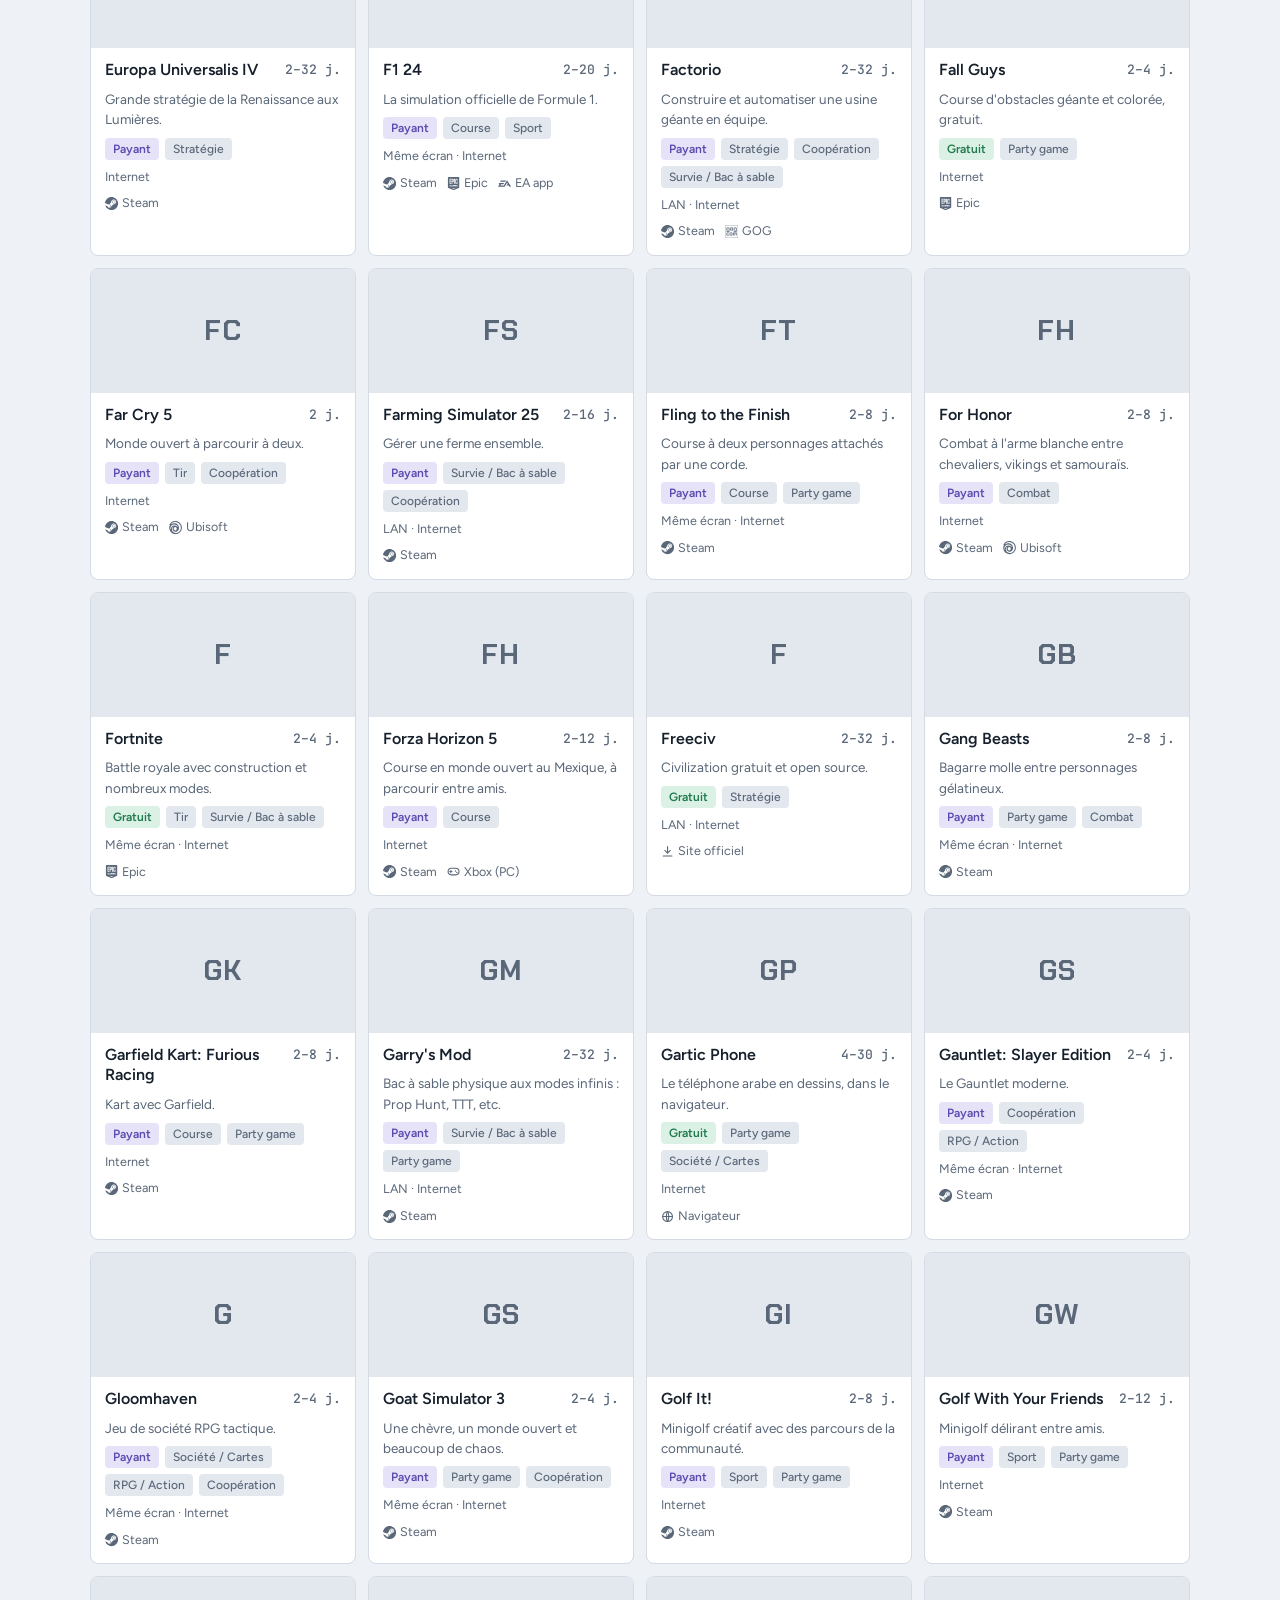
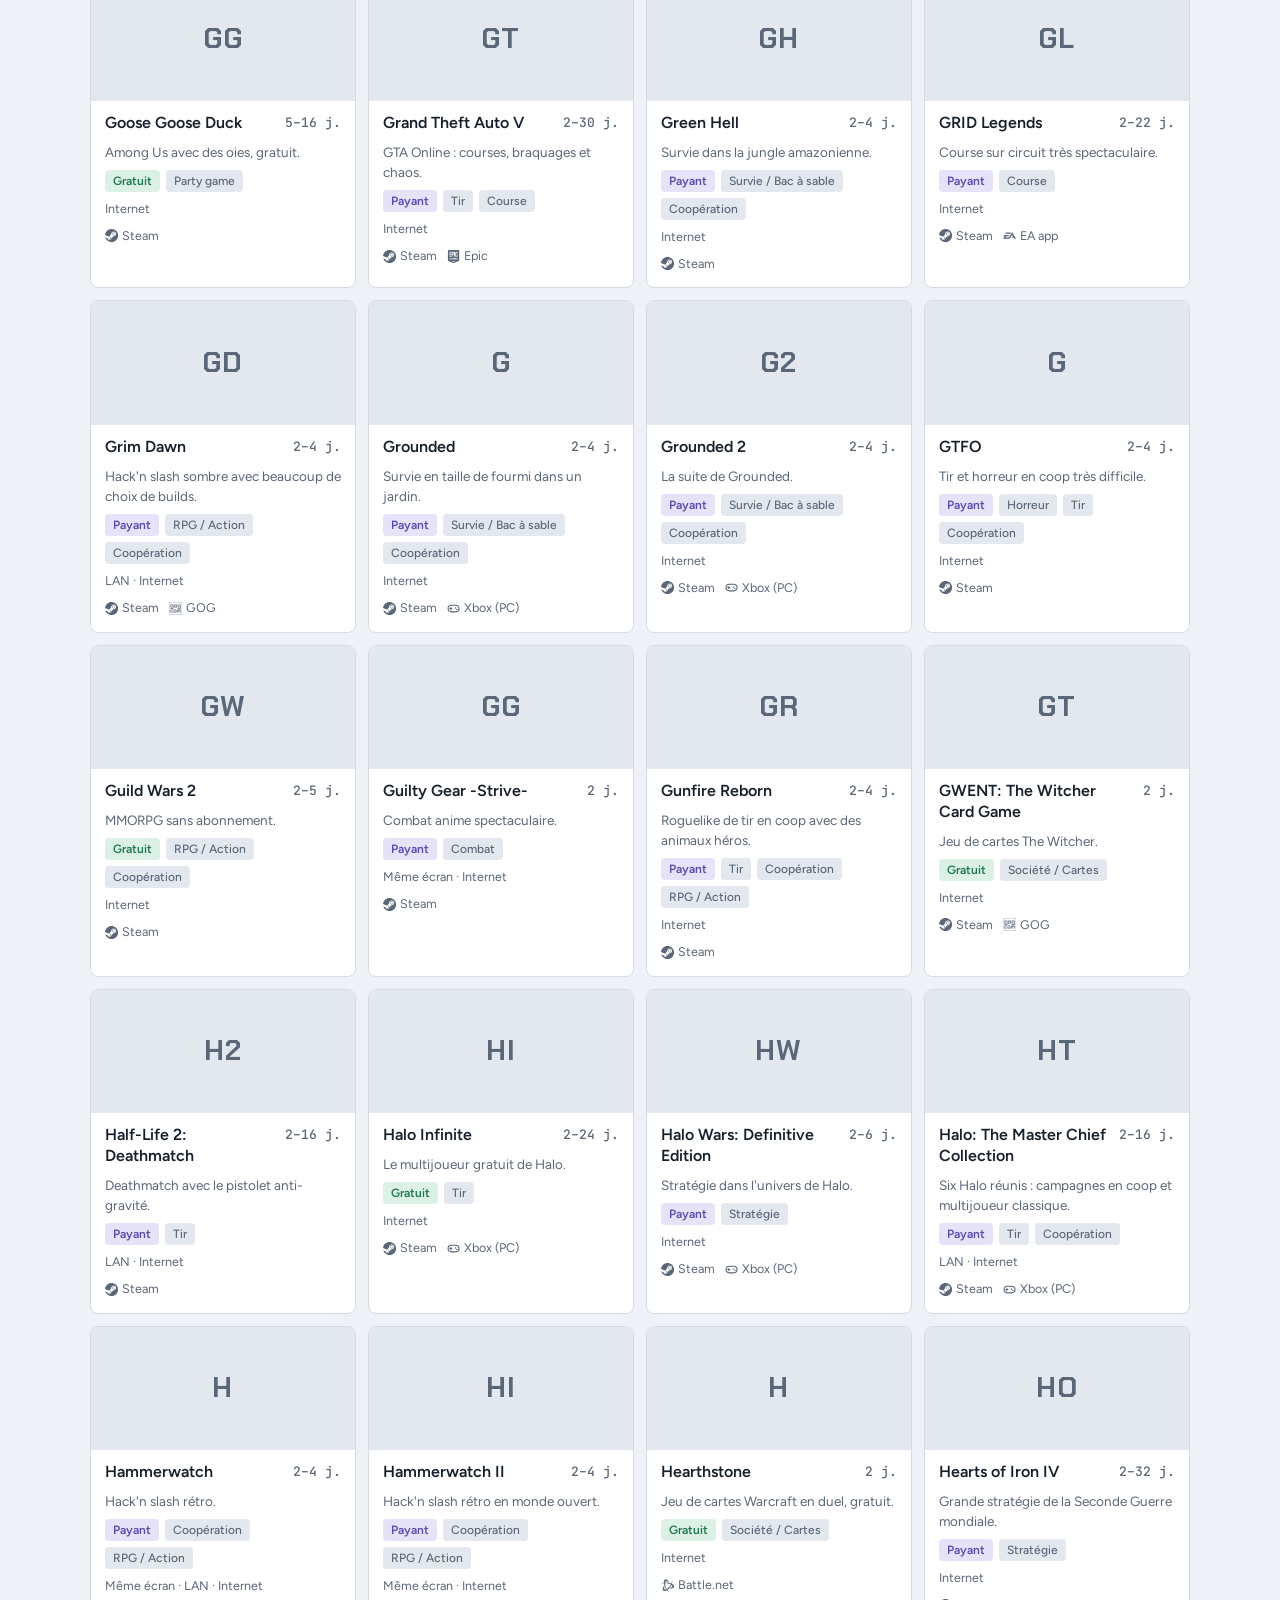
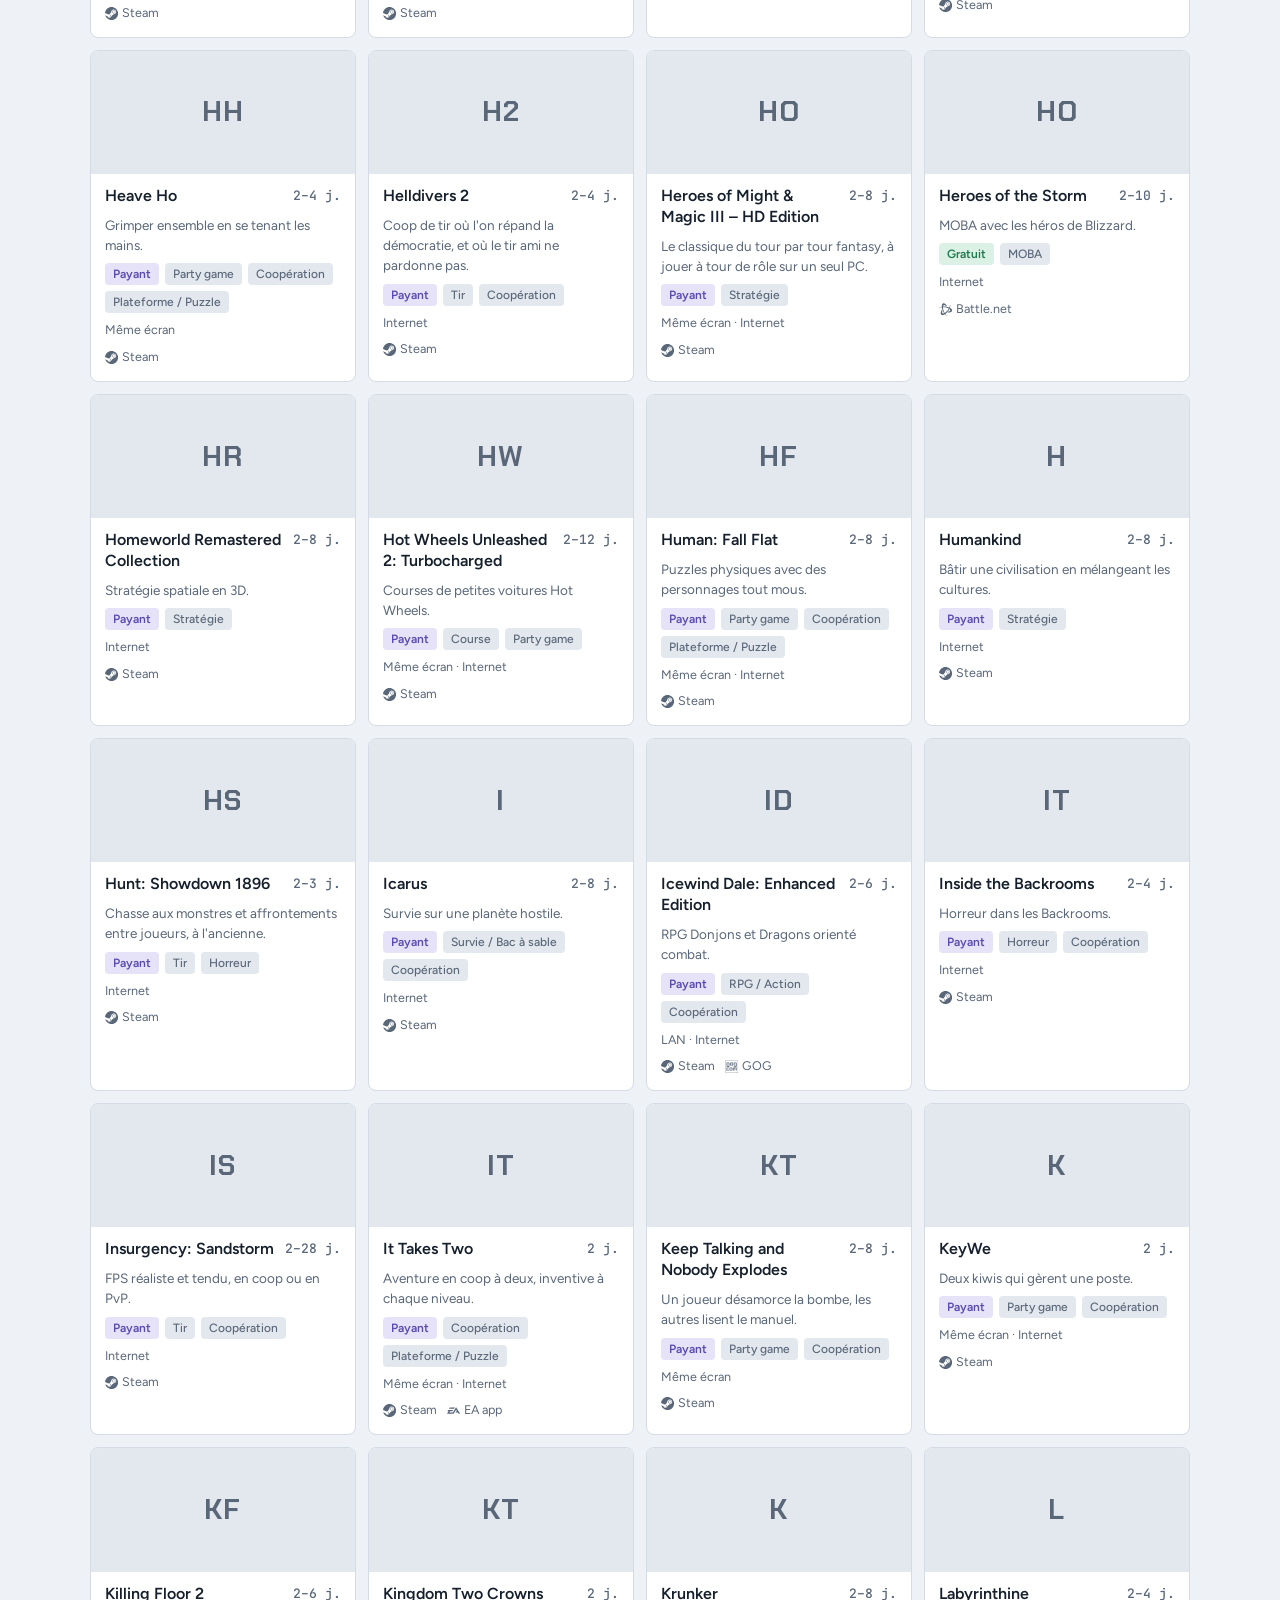
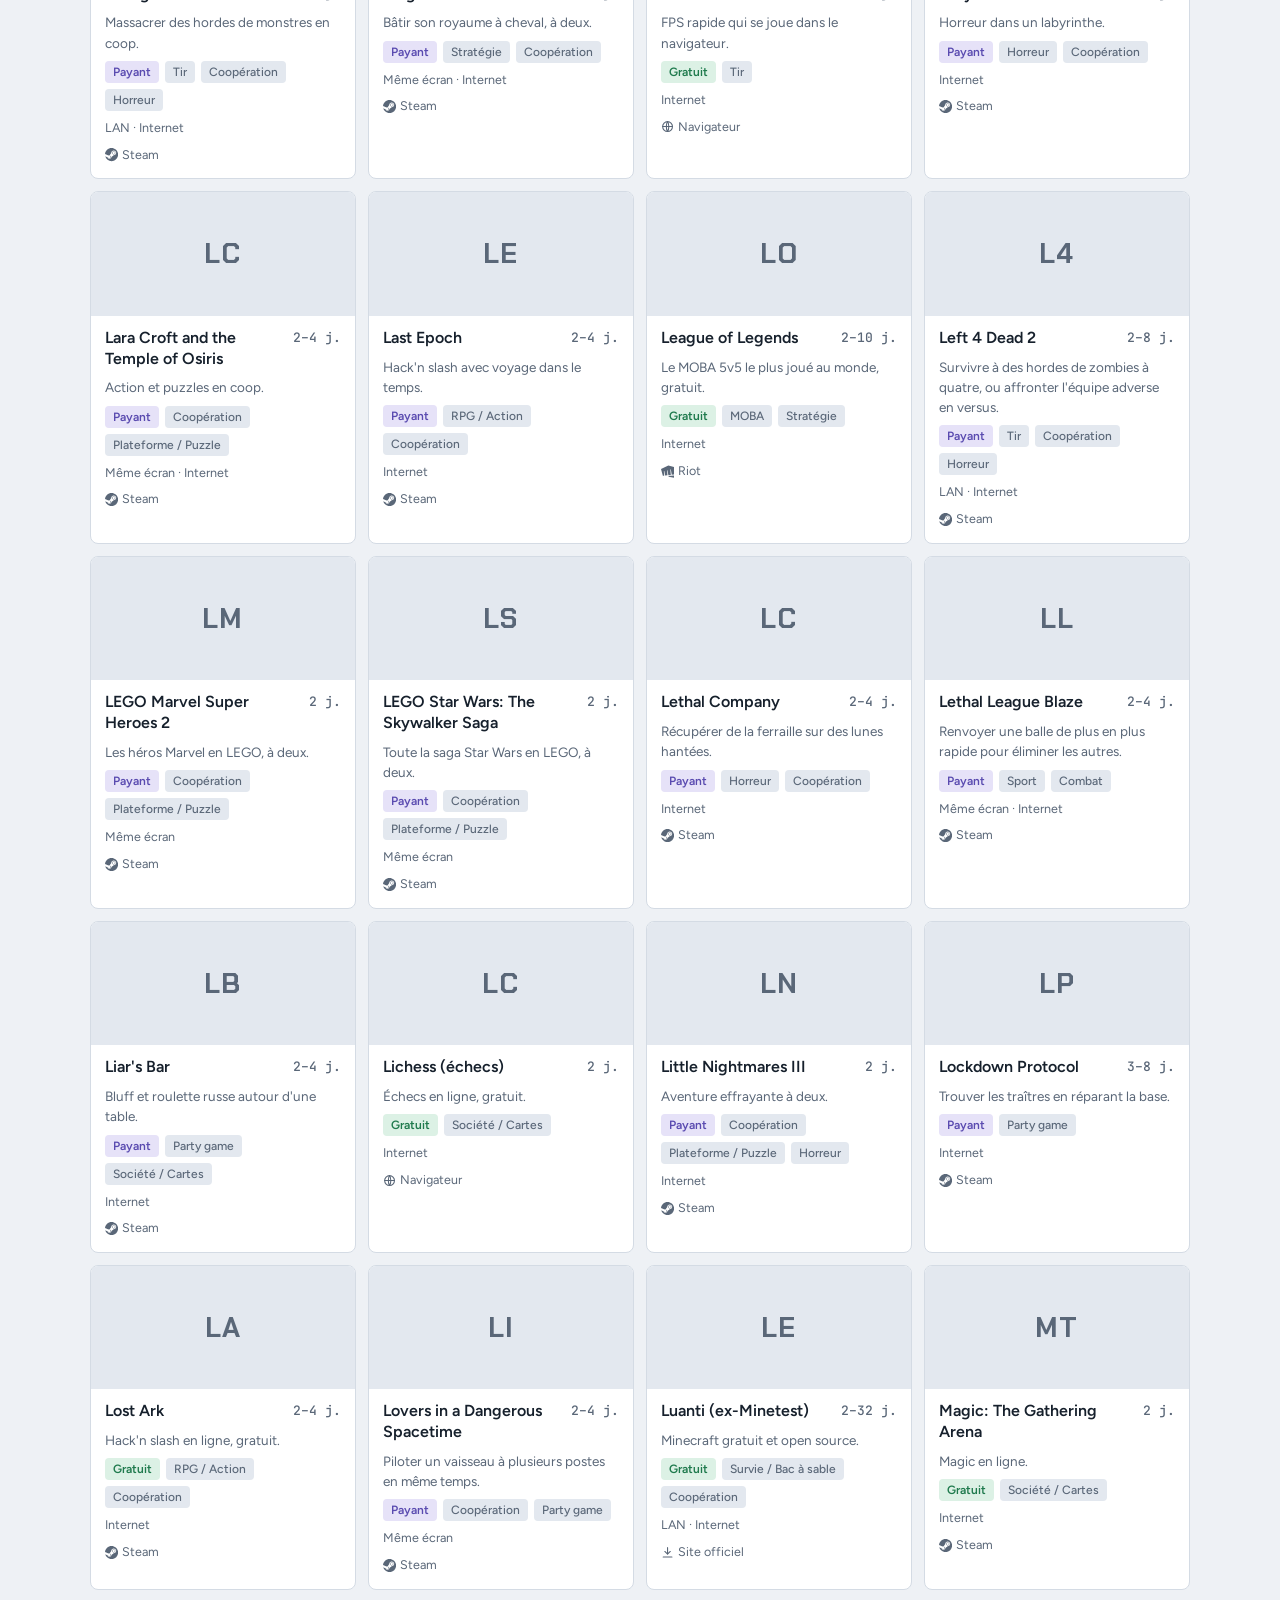
==== commit 451d671f: "Version 2.4 : Soirée LAN, programme classé par votes et un veto par joueur Co-Authored-By: Claude Op" ====
--- a/index.html
+++ b/index.html
@@ -82,7 +82,7 @@
   </div>
   <div class="grid" id="grid"></div>
 
-  <footer><a href="https://github.com/jvtechsolutions60-a11y/lan-jeux/issues/new" target="_blank" rel="noopener">Proposer un jeu ou signaler une erreur</a> · Images : Steam. Boutiques indiquées : les principales, la liste n'est pas exhaustive. Les nombres de joueurs indiqués sont ceux du multijoueur. Un jeu marqué « Internet » demande une connexion, même en LAN. · <span class="version">Version 2.3 du 20/10/2026</span></footer>
+  <footer><a href="https://github.com/jvtechsolutions60-a11y/lan-jeux/issues/new" target="_blank" rel="noopener">Proposer un jeu ou signaler une erreur</a> · Images : Steam. Boutiques indiquées : les principales, la liste n'est pas exhaustive. Les nombres de joueurs indiqués sont ceux du multijoueur. Un jeu marqué « Internet » demande une connexion, même en LAN. · <span class="version">Version 2.4 du 20/10/2026</span></footer>
 </div>
 
 <script src="games.js?v=8"></script>
